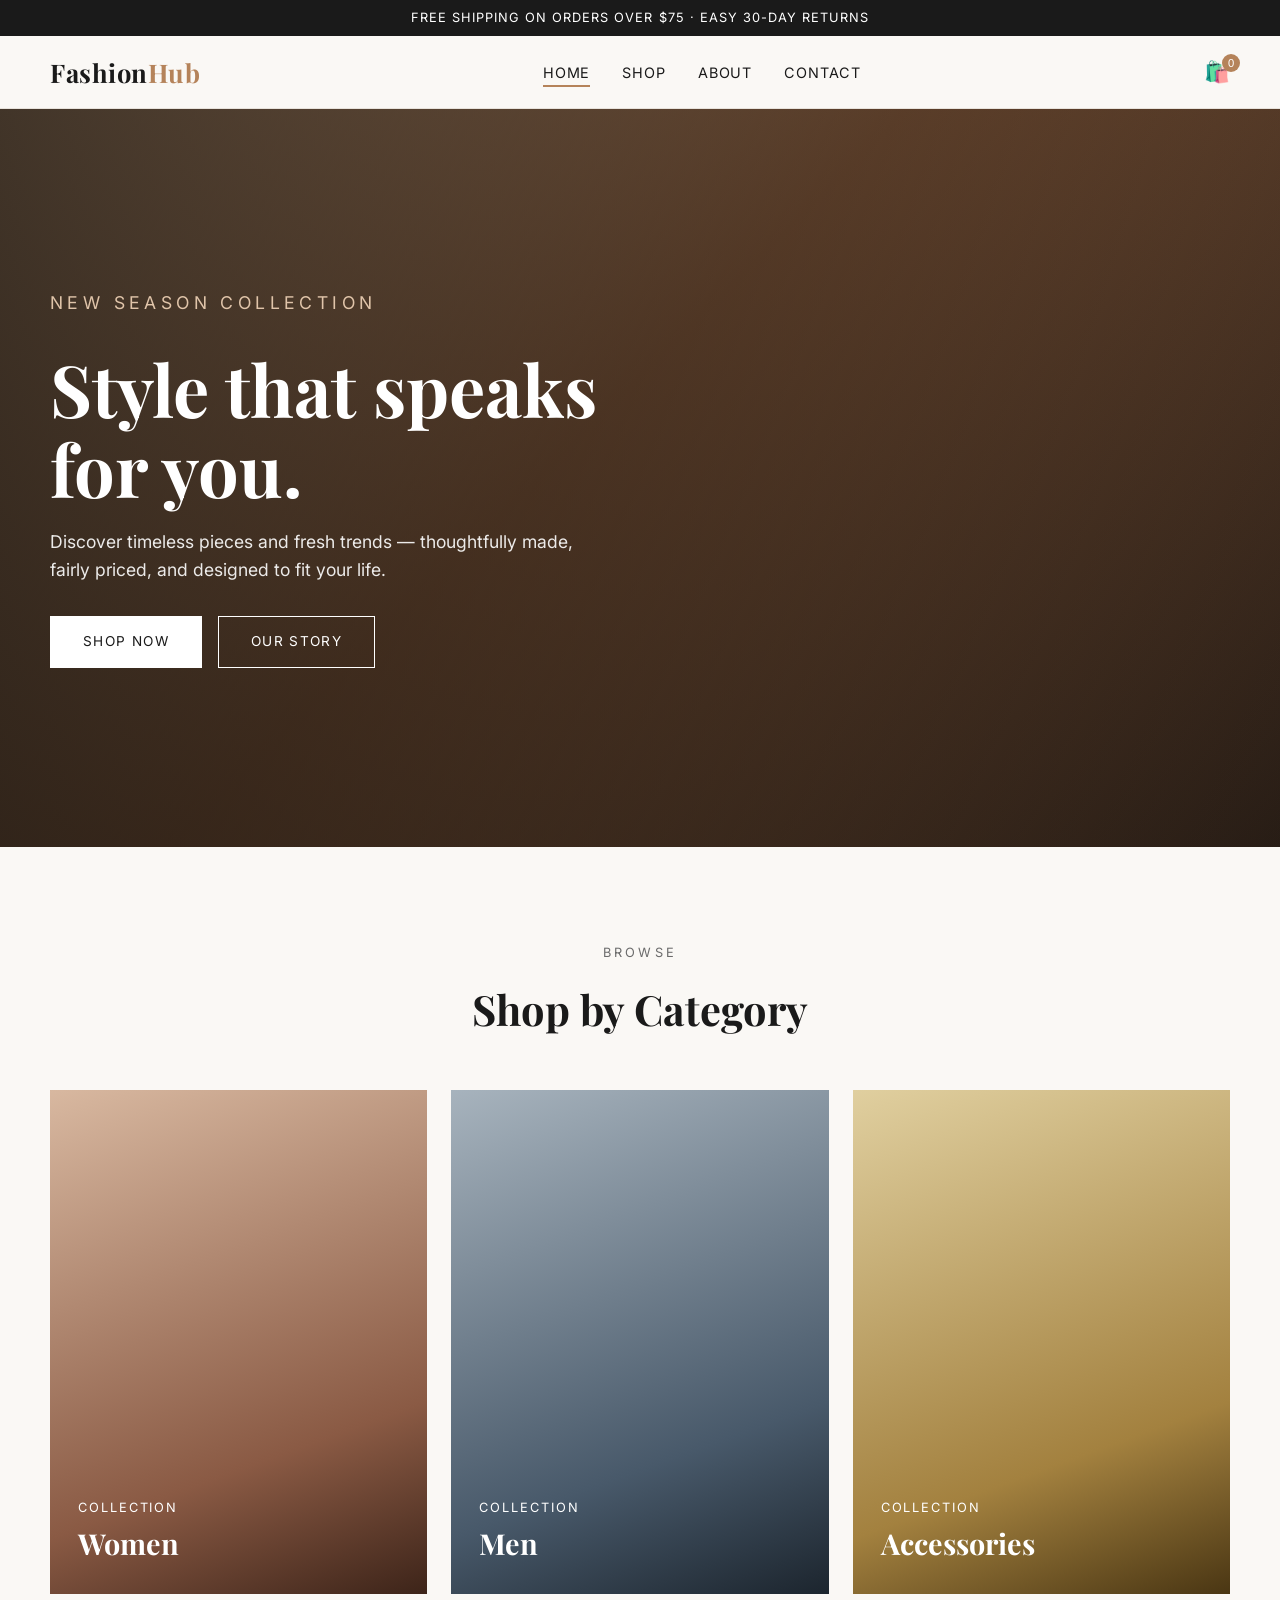
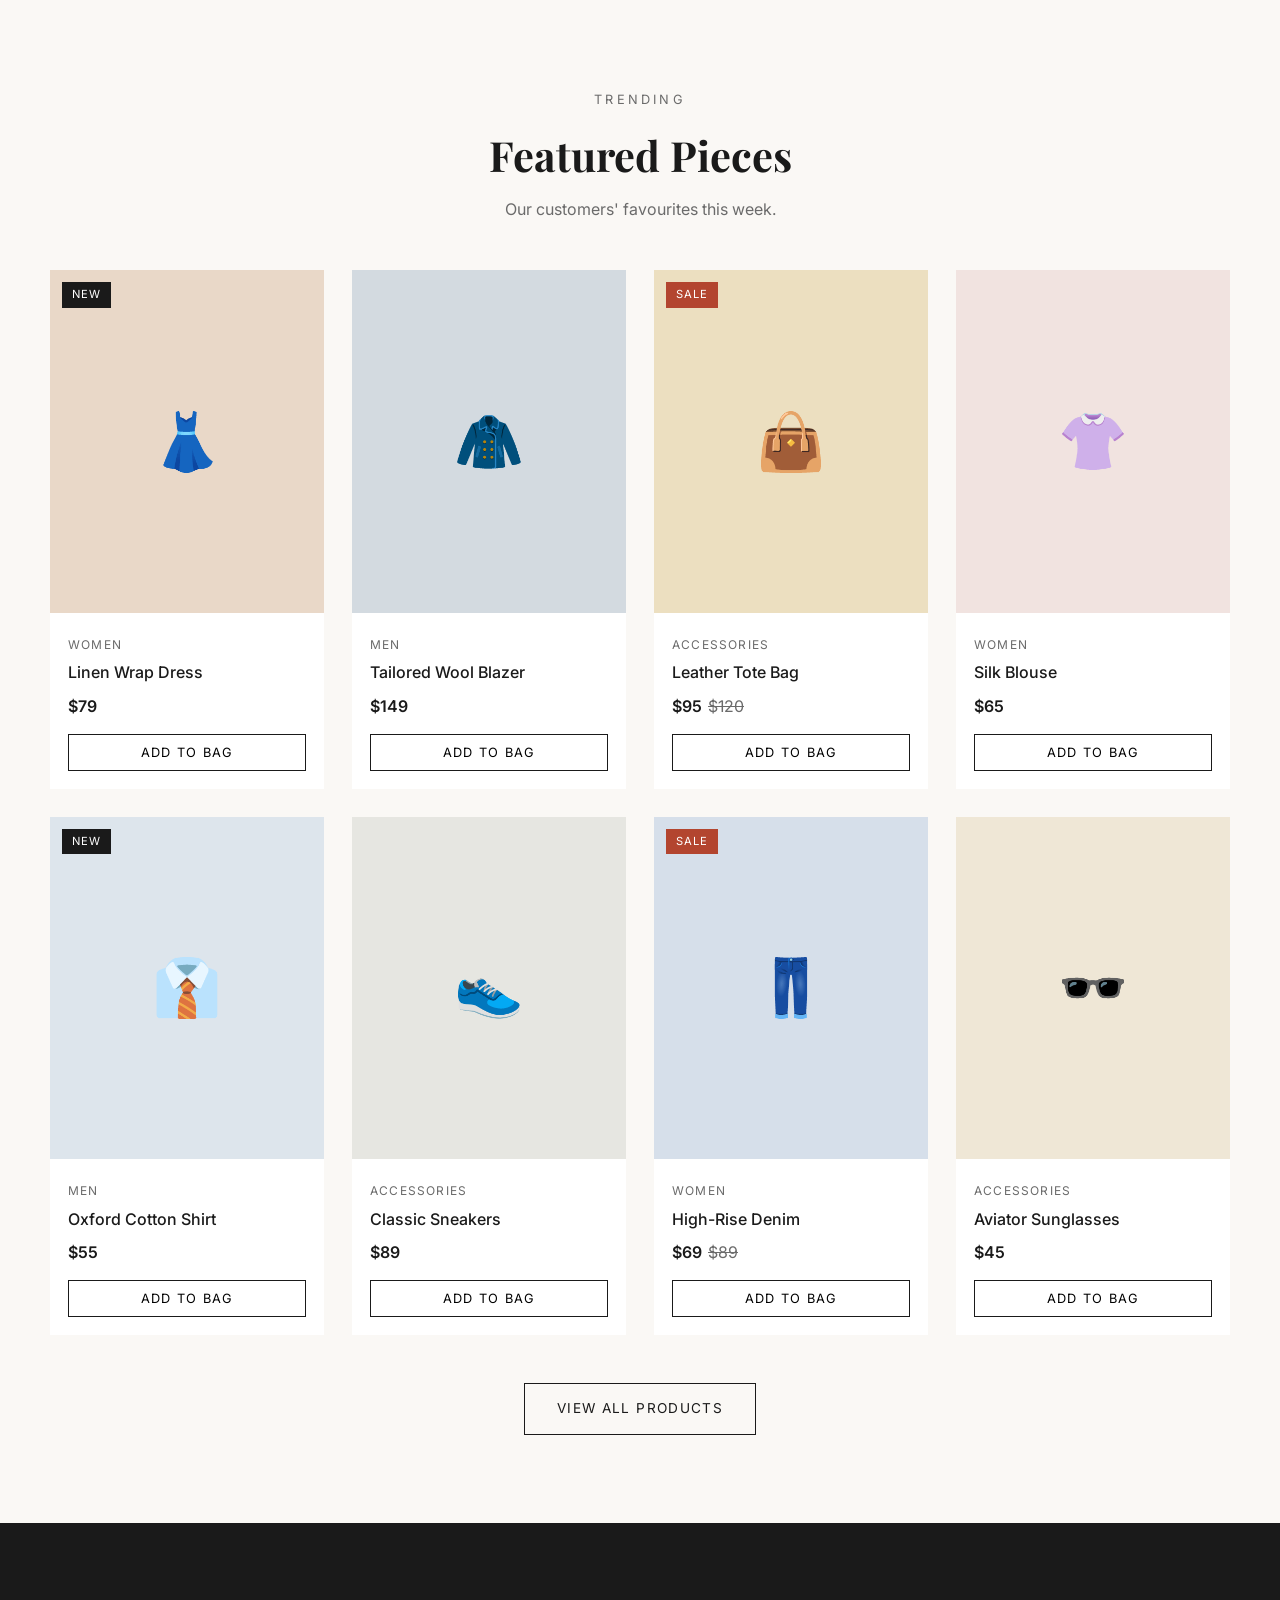
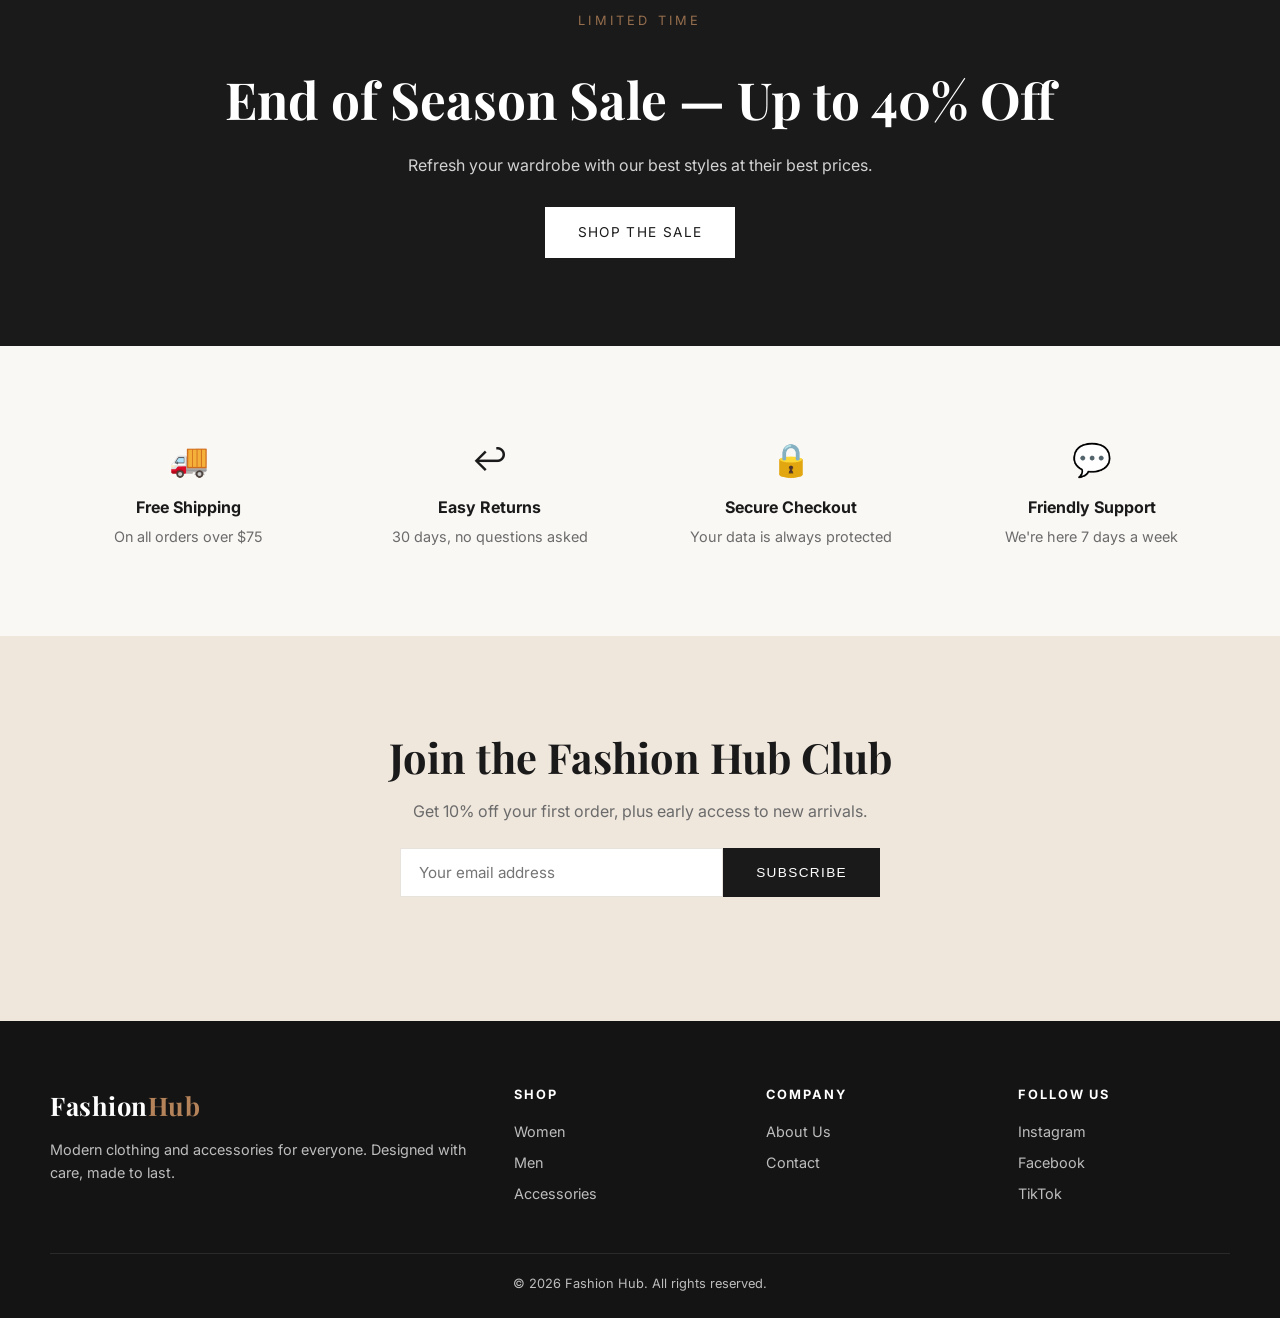
==== public/index.html @ 2c3ab0ca "Build Fashion Hub storefront site Add Home, Shop, About and Contact pages with shared styles and a p" ====
<!doctype html>
<html lang="en">
<head>
  <meta charset="utf-8">
  <meta name="viewport" content="width=device-width, initial-scale=1">
  <title>Fashion Hub | Modern Style for Everyone</title>
  <meta name="description" content="Fashion Hub — modern clothing and accessories for women and men. New arrivals every week.">
  <link rel="preconnect" href="https://fonts.googleapis.com">
  <link rel="preconnect" href="https://fonts.gstatic.com" crossorigin>
  <link href="https://fonts.googleapis.com/css2?family=Inter:wght@400;500;600&family=Playfair+Display:wght@600;700&display=swap" rel="stylesheet">
  <link rel="stylesheet" href="styles.css">
</head>
<body>
  <div class="announce">FREE SHIPPING ON ORDERS OVER $75 · EASY 30-DAY RETURNS</div>

  <header class="site-header">
    <nav class="nav container">
      <a href="index.html" class="logo">Fashion<span>Hub</span></a>
      <ul class="nav-links">
        <li><a href="index.html" class="active">Home</a></li>
        <li><a href="shop.html">Shop</a></li>
        <li><a href="about.html">About</a></li>
        <li><a href="contact.html">Contact</a></li>
      </ul>
      <div class="nav-actions">
        <button class="cart-btn" aria-label="Shopping bag">🛍️<span class="cart-count">0</span></button>
        <button class="menu-toggle" aria-label="Open menu">☰</button>
      </div>
    </nav>
  </header>

  <main>
    <section class="hero">
      <div class="container">
        <div class="hero-content">
          <p class="eyebrow">New Season Collection</p>
          <h1>Style that speaks for you.</h1>
          <p>Discover timeless pieces and fresh trends — thoughtfully made, fairly priced, and designed to fit your life.</p>
          <div class="hero-buttons">
            <a href="shop.html" class="btn btn-light">Shop Now</a>
            <a href="about.html" class="btn btn-outline" style="color:#fff;border-color:#fff">Our Story</a>
          </div>
        </div>
      </div>
    </section>

    <section>
      <div class="container">
        <div class="section-head">
          <p class="eyebrow">Browse</p>
          <h2>Shop by Category</h2>
        </div>
        <div class="categories">
          <a href="shop.html?cat=women" class="category cat-women"><div><span>Collection</span><h3>Women</h3></div></a>
          <a href="shop.html?cat=men" class="category cat-men"><div><span>Collection</span><h3>Men</h3></div></a>
          <a href="shop.html?cat=accessories" class="category cat-acc"><div><span>Collection</span><h3>Accessories</h3></div></a>
        </div>
      </div>
    </section>

    <section style="padding-top:0">
      <div class="container">
        <div class="section-head">
          <p class="eyebrow">Trending</p>
          <h2>Featured Pieces</h2>
          <p>Our customers' favourites this week.</p>
        </div>
        <div class="products" id="featured-products"></div>
        <div style="text-align:center;margin-top:48px">
          <a href="shop.html" class="btn btn-outline">View All Products</a>
        </div>
      </div>
    </section>

    <section class="promo">
      <div class="container">
        <p class="eyebrow">Limited Time</p>
        <h2>End of Season Sale — Up to 40% Off</h2>
        <p>Refresh your wardrobe with our best styles at their best prices.</p>
        <a href="shop.html" class="btn btn-light">Shop the Sale</a>
      </div>
    </section>

    <section>
      <div class="container features">
        <div class="feature"><div class="icon">🚚</div><h4>Free Shipping</h4><p>On all orders over $75</p></div>
        <div class="feature"><div class="icon">↩️</div><h4>Easy Returns</h4><p>30 days, no questions asked</p></div>
        <div class="feature"><div class="icon">🔒</div><h4>Secure Checkout</h4><p>Your data is always protected</p></div>
        <div class="feature"><div class="icon">💬</div><h4>Friendly Support</h4><p>We're here 7 days a week</p></div>
      </div>
    </section>

    <section class="newsletter">
      <div class="container">
        <div class="section-head" style="margin-bottom:0">
          <h2>Join the Fashion Hub Club</h2>
          <p>Get 10% off your first order, plus early access to new arrivals.</p>
        </div>
        <form class="newsletter-form" data-message="Thanks for subscribing! Check your inbox for your 10% code.">
          <input type="email" placeholder="Your email address" required aria-label="Email address">
          <button class="btn" type="submit">Subscribe</button>
        </form>
        <p class="form-note"></p>
      </div>
    </section>
  </main>

  <footer class="site-footer">
    <div class="container">
      <div class="footer-grid">
        <div>
          <a href="index.html" class="logo">Fashion<span>Hub</span></a>
          <p>Modern clothing and accessories for everyone. Designed with care, made to last.</p>
        </div>
        <div>
          <h4>Shop</h4>
          <ul>
            <li><a href="shop.html?cat=women">Women</a></li>
            <li><a href="shop.html?cat=men">Men</a></li>
            <li><a href="shop.html?cat=accessories">Accessories</a></li>
          </ul>
        </div>
        <div>
          <h4>Company</h4>
          <ul>
            <li><a href="about.html">About Us</a></li>
            <li><a href="contact.html">Contact</a></li>
          </ul>
        </div>
        <div>
          <h4>Follow Us</h4>
          <ul>
            <li><a href="#">Instagram</a></li>
            <li><a href="#">Facebook</a></li>
            <li><a href="#">TikTok</a></li>
          </ul>
        </div>
      </div>
      <div class="footer-bottom">© <span id="year"></span> Fashion Hub. All rights reserved.</div>
    </div>
  </footer>

  <script src="script.js"></script>
</body>
</html>
---- public/styles.css ----
:root {
  --ink: #1a1a1a;
  --muted: #6b6b6b;
  --paper: #faf8f5;
  --card: #ffffff;
  --line: #e7e2db;
  --accent: #b5835a;
  --accent-dark: #8f6341;
  --serif: "Playfair Display", Georgia, serif;
  --sans: "Inter", system-ui, -apple-system, sans-serif;
}

* { box-sizing: border-box; margin: 0; padding: 0; }

body {
  font-family: var(--sans);
  color: var(--ink);
  background: var(--paper);
  line-height: 1.6;
}

img { max-width: 100%; display: block; }
a { color: inherit; text-decoration: none; }

.container { width: min(1180px, 100% - 32px); margin-inline: auto; }

/* Announcement bar */
.announce {
  background: var(--ink);
  color: #fff;
  text-align: center;
  font-size: 0.8rem;
  letter-spacing: 0.08em;
  padding: 8px 16px;
}

/* Header */
.site-header {
  position: sticky;
  top: 0;
  z-index: 50;
  background: rgba(250, 248, 245, 0.95);
  backdrop-filter: blur(8px);
  border-bottom: 1px solid var(--line);
}
.nav {
  display: flex;
  align-items: center;
  justify-content: space-between;
  height: 72px;
}
.logo {
  font-family: var(--serif);
  font-size: 1.6rem;
  font-weight: 700;
  letter-spacing: 0.02em;
}
.logo span { color: var(--accent); }
.nav-links { display: flex; gap: 32px; list-style: none; }
.nav-links a {
  font-size: 0.9rem;
  letter-spacing: 0.06em;
  text-transform: uppercase;
  padding: 4px 0;
  border-bottom: 2px solid transparent;
  transition: border-color 0.2s;
}
.nav-links a:hover, .nav-links a.active { border-color: var(--accent); }
.nav-actions { display: flex; align-items: center; gap: 16px; }
.cart-btn {
  position: relative;
  background: none;
  border: none;
  cursor: pointer;
  font-size: 1.3rem;
}
.cart-count {
  position: absolute;
  top: -6px;
  right: -10px;
  background: var(--accent);
  color: #fff;
  font-size: 0.7rem;
  border-radius: 999px;
  min-width: 18px;
  height: 18px;
  display: grid;
  place-items: center;
}
.menu-toggle {
  display: none;
  background: none;
  border: none;
  font-size: 1.6rem;
  cursor: pointer;
}

/* Buttons */
.btn {
  display: inline-block;
  padding: 14px 32px;
  font-size: 0.85rem;
  letter-spacing: 0.1em;
  text-transform: uppercase;
  border: 1px solid var(--ink);
  background: var(--ink);
  color: #fff;
  cursor: pointer;
  transition: background 0.2s, color 0.2s;
}
.btn:hover { background: transparent; color: var(--ink); }
.btn-outline { background: transparent; color: var(--ink); }
.btn-outline:hover { background: var(--ink); color: #fff; }
.btn-light { background: #fff; color: var(--ink); border-color: #fff; }
.btn-light:hover { background: transparent; color: #fff; }

/* Hero */
.hero {
  min-height: 82vh;
  display: grid;
  align-items: center;
  background:
    linear-gradient(90deg, rgba(20, 16, 12, 0.75), rgba(20, 16, 12, 0.15)),
    linear-gradient(135deg, #c9a27e 0%, #7a5236 45%, #2b1f17 100%);
  color: #fff;
}
.hero-content { max-width: 560px; padding: 80px 0; }
.eyebrow {
  font-size: 0.8rem;
  letter-spacing: 0.25em;
  text-transform: uppercase;
  color: var(--accent);
  margin-bottom: 12px;
}
.hero .eyebrow { color: #f1d4b8; }
.hero h1 {
  font-family: var(--serif);
  font-size: clamp(2.6rem, 6vw, 4.5rem);
  line-height: 1.1;
  margin-bottom: 20px;
}
.hero p { font-size: 1.1rem; margin-bottom: 32px; opacity: 0.9; }
.hero-buttons { display: flex; gap: 16px; flex-wrap: wrap; }

/* Page header (inner pages) */
.page-hero {
  padding: 80px 0 56px;
  text-align: center;
  background: linear-gradient(135deg, #efe6dc, #f8f3ee);
}
.page-hero h1 {
  font-family: var(--serif);
  font-size: clamp(2.2rem, 5vw, 3.4rem);
}
.page-hero p { color: var(--muted); max-width: 560px; margin: 8px auto 0; }

/* Sections */
section { padding: 88px 0; }
.section-head { text-align: center; margin-bottom: 48px; }
.section-head h2 {
  font-family: var(--serif);
  font-size: clamp(1.9rem, 4vw, 2.6rem);
}
.section-head p { color: var(--muted); margin-top: 8px; }

/* Categories */
.categories {
  display: grid;
  grid-template-columns: repeat(3, 1fr);
  gap: 24px;
}
.category {
  position: relative;
  aspect-ratio: 3 / 4;
  display: flex;
  align-items: flex-end;
  padding: 28px;
  color: #fff;
  overflow: hidden;
}
.category::before {
  content: "";
  position: absolute;
  inset: 0;
  background: inherit;
  transition: transform 0.5s;
}
.category:hover::before { transform: scale(1.06); }
.category > div { position: relative; }
.category h3 { font-family: var(--serif); font-size: 1.8rem; }
.category span { font-size: 0.8rem; letter-spacing: 0.15em; text-transform: uppercase; }
.cat-women { background: linear-gradient(160deg, #d8b8a0, #8a5a44 70%, #3d2419); }
.cat-men { background: linear-gradient(160deg, #a7b3bd, #48596a 70%, #1c252e); }
.cat-acc { background: linear-gradient(160deg, #e0cf9f, #a3813f 70%, #4a3613); }

/* Products */
.filters {
  display: flex;
  justify-content: center;
  gap: 12px;
  flex-wrap: wrap;
  margin-bottom: 40px;
}
.filter-btn {
  padding: 8px 22px;
  border: 1px solid var(--line);
  background: var(--card);
  font-family: inherit;
  font-size: 0.85rem;
  letter-spacing: 0.05em;
  cursor: pointer;
  transition: all 0.2s;
}
.filter-btn:hover, .filter-btn.active {
  background: var(--ink);
  color: #fff;
  border-color: var(--ink);
}
.products {
  display: grid;
  grid-template-columns: repeat(4, 1fr);
  gap: 28px;
}
.product { background: var(--card); transition: box-shadow 0.3s; }
.product:hover { box-shadow: 0 12px 30px rgba(0, 0, 0, 0.08); }
.product-img {
  position: relative;
  aspect-ratio: 4 / 5;
  display: grid;
  place-items: center;
  font-size: 3.5rem;
}
.badge {
  position: absolute;
  top: 12px;
  left: 12px;
  background: var(--ink);
  color: #fff;
  font-size: 0.7rem;
  letter-spacing: 0.1em;
  text-transform: uppercase;
  padding: 4px 10px;
}
.badge.sale { background: #b3452f; }
.product-info { padding: 18px; }
.product-info .cat {
  font-size: 0.75rem;
  color: var(--muted);
  letter-spacing: 0.1em;
  text-transform: uppercase;
}
.product-info h3 { font-size: 1rem; font-weight: 500; margin: 4px 0 8px; }
.price { font-weight: 600; }
.price del { color: var(--muted); font-weight: 400; margin-left: 6px; }
.add-btn {
  width: 100%;
  margin-top: 14px;
  padding: 10px;
  background: transparent;
  border: 1px solid var(--ink);
  font-family: inherit;
  font-size: 0.8rem;
  letter-spacing: 0.1em;
  text-transform: uppercase;
  cursor: pointer;
  transition: all 0.2s;
}
.add-btn:hover { background: var(--ink); color: #fff; }
.add-btn.added { background: var(--accent); border-color: var(--accent); color: #fff; }

/* Promo banner */
.promo {
  background: var(--ink);
  color: #fff;
  text-align: center;
}
.promo h2 {
  font-family: var(--serif);
  font-size: clamp(2rem, 5vw, 3.2rem);
  margin-bottom: 12px;
}
.promo p { opacity: 0.8; margin-bottom: 28px; }

/* Features */
.features {
  display: grid;
  grid-template-columns: repeat(4, 1fr);
  gap: 24px;
  text-align: center;
}
.feature .icon { font-size: 2rem; margin-bottom: 10px; }
.feature h4 { font-size: 1rem; margin-bottom: 4px; }
.feature p { color: var(--muted); font-size: 0.9rem; }

/* Newsletter */
.newsletter { background: #efe6dc; text-align: center; }
.newsletter-form {
  display: flex;
  max-width: 480px;
  margin: 24px auto 0;
}
.newsletter-form input {
  flex: 1;
  padding: 14px 18px;
  border: 1px solid var(--line);
  font-family: inherit;
  font-size: 0.95rem;
  min-width: 0;
}
.form-note { margin-top: 12px; color: var(--accent-dark); min-height: 1.5em; }

/* About */
.split {
  display: grid;
  grid-template-columns: 1fr 1fr;
  gap: 64px;
  align-items: center;
}
.split-visual {
  aspect-ratio: 4 / 5;
  background: linear-gradient(160deg, #d8b8a0, #8a5a44 70%, #3d2419);
}
.split h2 { font-family: var(--serif); font-size: 2.4rem; margin-bottom: 16px; }
.split p { color: var(--muted); margin-bottom: 16px; }
.stats {
  display: grid;
  grid-template-columns: repeat(3, 1fr);
  gap: 24px;
  text-align: center;
}
.stat strong {
  display: block;
  font-family: var(--serif);
  font-size: 2.6rem;
  color: var(--accent);
}
.stat span { color: var(--muted); }
.values {
  display: grid;
  grid-template-columns: repeat(3, 1fr);
  gap: 24px;
}
.value { background: var(--card); padding: 32px; border: 1px solid var(--line); }
.value h3 { font-family: var(--serif); font-size: 1.4rem; margin-bottom: 8px; }
.value p { color: var(--muted); }

/* Contact */
.contact-grid {
  display: grid;
  grid-template-columns: 1fr 1.4fr;
  gap: 56px;
}
.contact-info h2 { font-family: var(--serif); font-size: 2rem; margin-bottom: 16px; }
.contact-item { margin-bottom: 22px; }
.contact-item h4 {
  font-size: 0.8rem;
  letter-spacing: 0.12em;
  text-transform: uppercase;
  color: var(--accent);
}
.contact-form { background: var(--card); padding: 40px; border: 1px solid var(--line); }
.form-row { display: grid; grid-template-columns: 1fr 1fr; gap: 16px; }
.field { margin-bottom: 18px; }
.field label { display: block; font-size: 0.85rem; margin-bottom: 6px; }
.field input, .field textarea, .field select {
  width: 100%;
  padding: 12px 14px;
  border: 1px solid var(--line);
  background: var(--paper);
  font-family: inherit;
  font-size: 0.95rem;
}
.field textarea { min-height: 140px; resize: vertical; }

/* Footer */
.site-footer { background: #141414; color: #bdbdbd; padding: 64px 0 24px; }
.footer-grid {
  display: grid;
  grid-template-columns: 2fr 1fr 1fr 1fr;
  gap: 40px;
  margin-bottom: 40px;
}
.site-footer .logo { color: #fff; }
.site-footer p { font-size: 0.9rem; margin-top: 12px; }
.site-footer h4 {
  color: #fff;
  font-size: 0.8rem;
  letter-spacing: 0.15em;
  text-transform: uppercase;
  margin-bottom: 14px;
}
.site-footer ul { list-style: none; }
.site-footer li { margin-bottom: 8px; font-size: 0.9rem; }
.site-footer a:hover { color: #fff; }
.footer-bottom {
  border-top: 1px solid #2a2a2a;
  padding-top: 20px;
  text-align: center;
  font-size: 0.8rem;
}

/* Toast */
.toast {
  position: fixed;
  bottom: 24px;
  left: 50%;
  transform: translate(-50%, 120px);
  background: var(--ink);
  color: #fff;
  padding: 14px 24px;
  font-size: 0.9rem;
  transition: transform 0.3s;
  z-index: 100;
}
.toast.show { transform: translate(-50%, 0); }

/* Responsive */
@media (max-width: 960px) {
  .products { grid-template-columns: repeat(2, 1fr); }
  .features { grid-template-columns: repeat(2, 1fr); }
  .footer-grid { grid-template-columns: 1fr 1fr; }
  .split, .contact-grid { grid-template-columns: 1fr; gap: 40px; }
  .values { grid-template-columns: 1fr; }
}

@media (max-width: 720px) {
  .menu-toggle { display: block; }
  .nav-links {
    display: none;
    position: absolute;
    top: 72px;
    left: 0;
    right: 0;
    flex-direction: column;
    gap: 0;
    background: var(--paper);
    border-bottom: 1px solid var(--line);
  }
  .nav-links.open { display: flex; }
  .nav-links li { border-top: 1px solid var(--line); }
  .nav-links a { display: block; padding: 16px; border: none; }
  .categories { grid-template-columns: 1fr; }
  .category { aspect-ratio: 16 / 10; }
  .form-row { grid-template-columns: 1fr; }
  .contact-form { padding: 24px; }
  section { padding: 64px 0; }
}

@media (max-width: 480px) {
  .products { gap: 14px; }
  .product-info { padding: 12px; }
  .stats { grid-template-columns: 1fr; }
  .footer-grid { grid-template-columns: 1fr; }
  .newsletter-form { flex-direction: column; gap: 10px; }
}
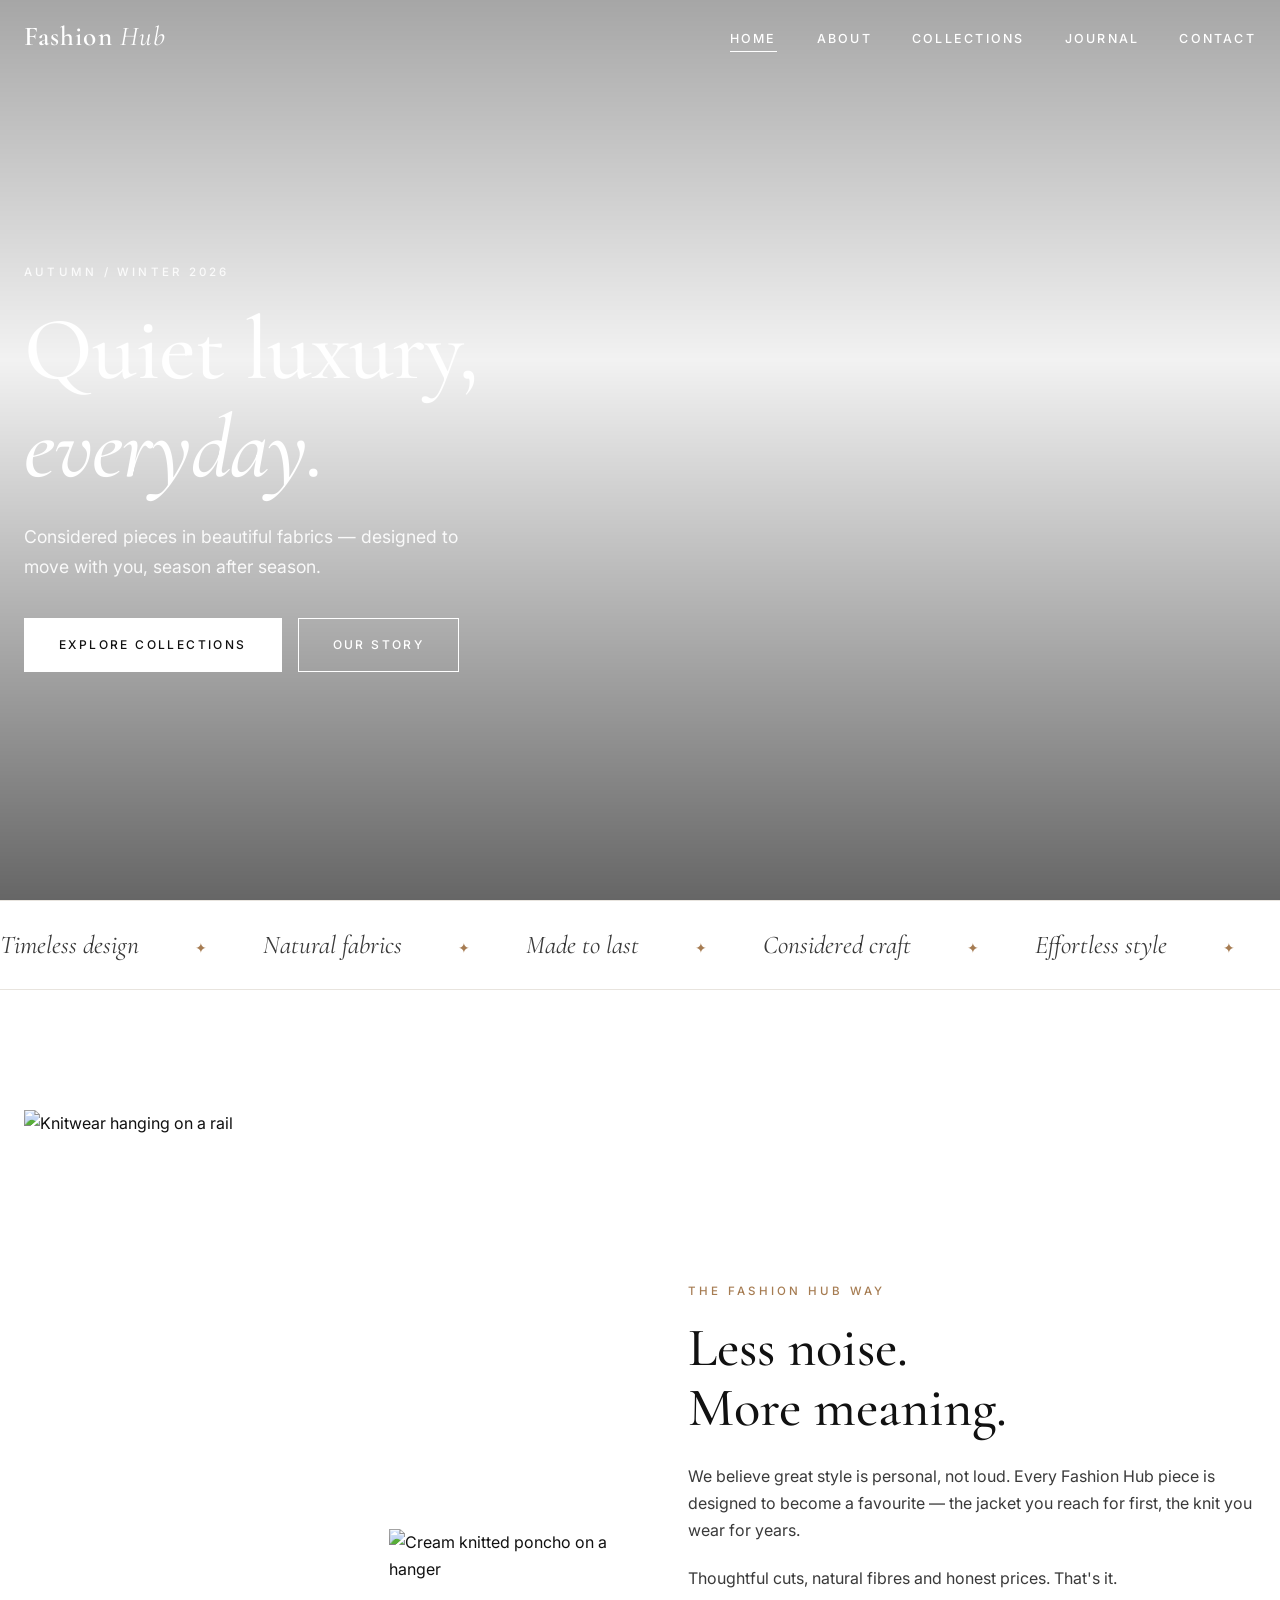
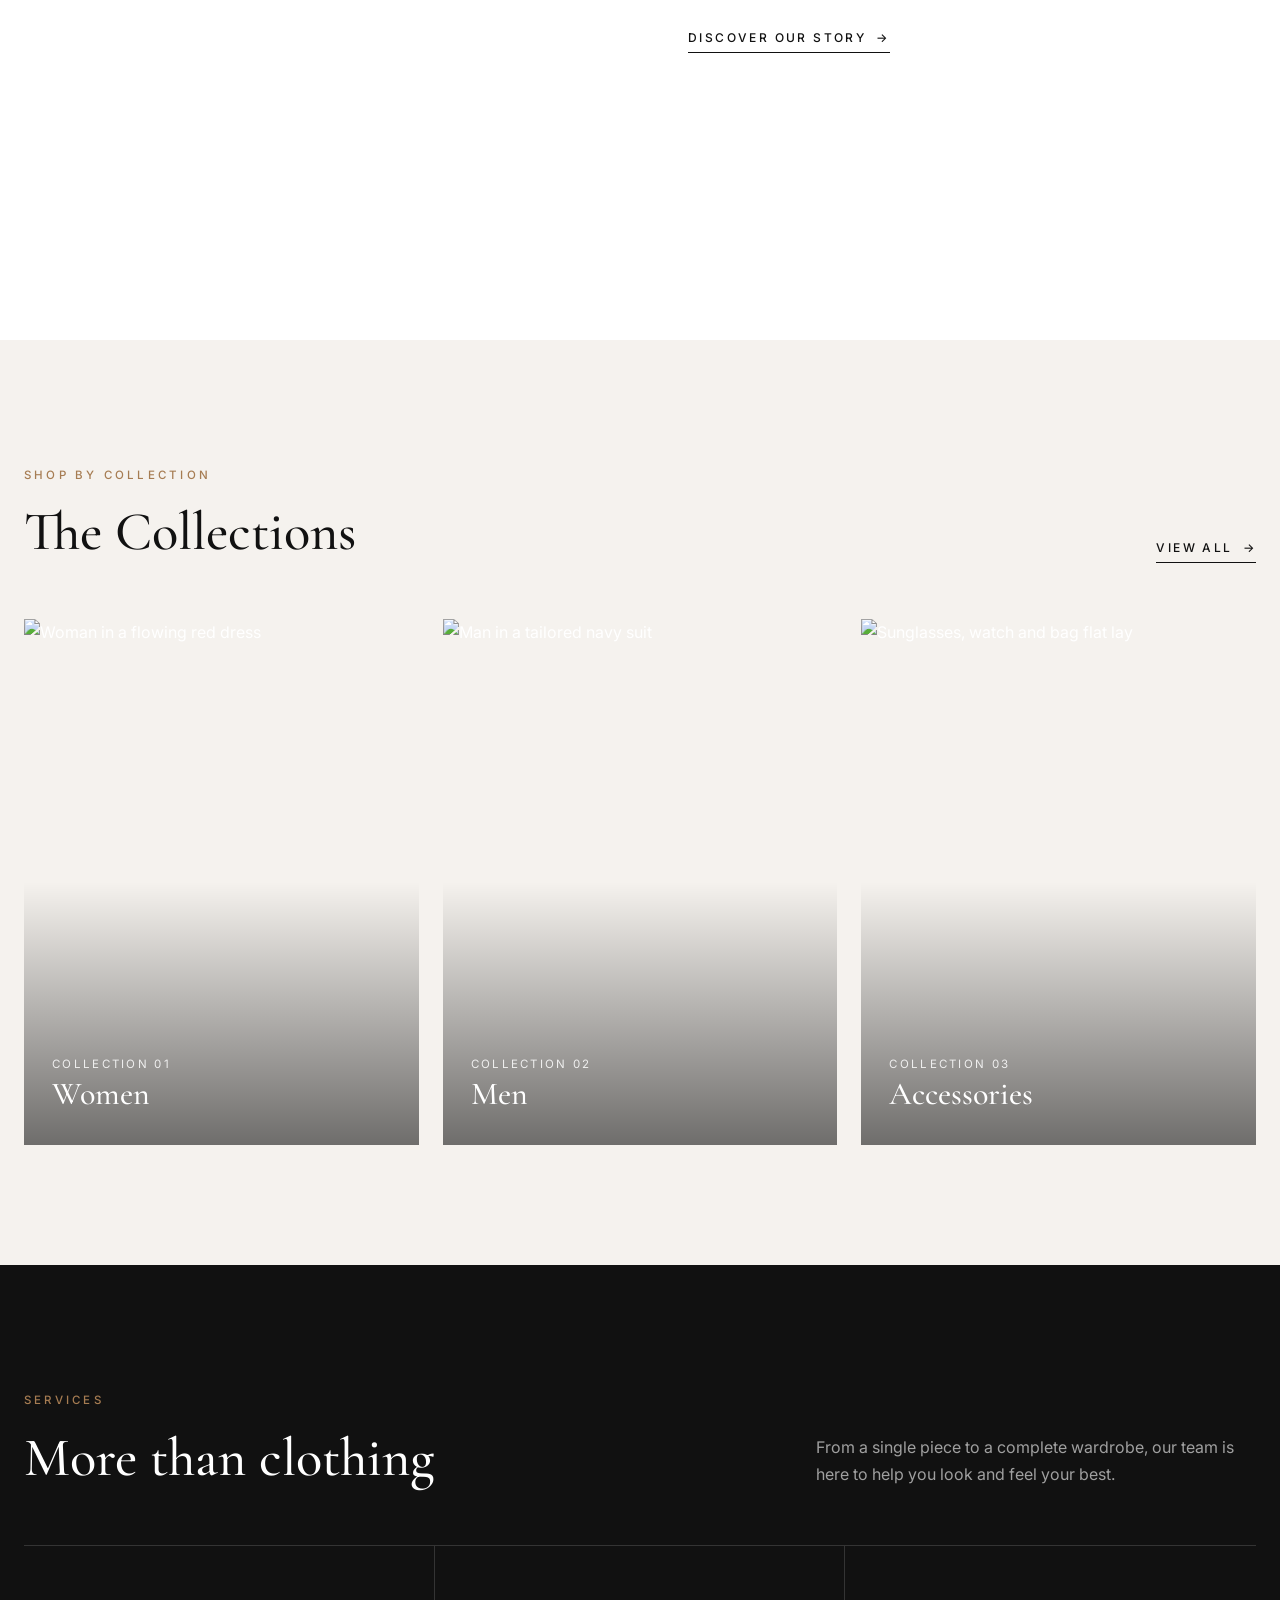
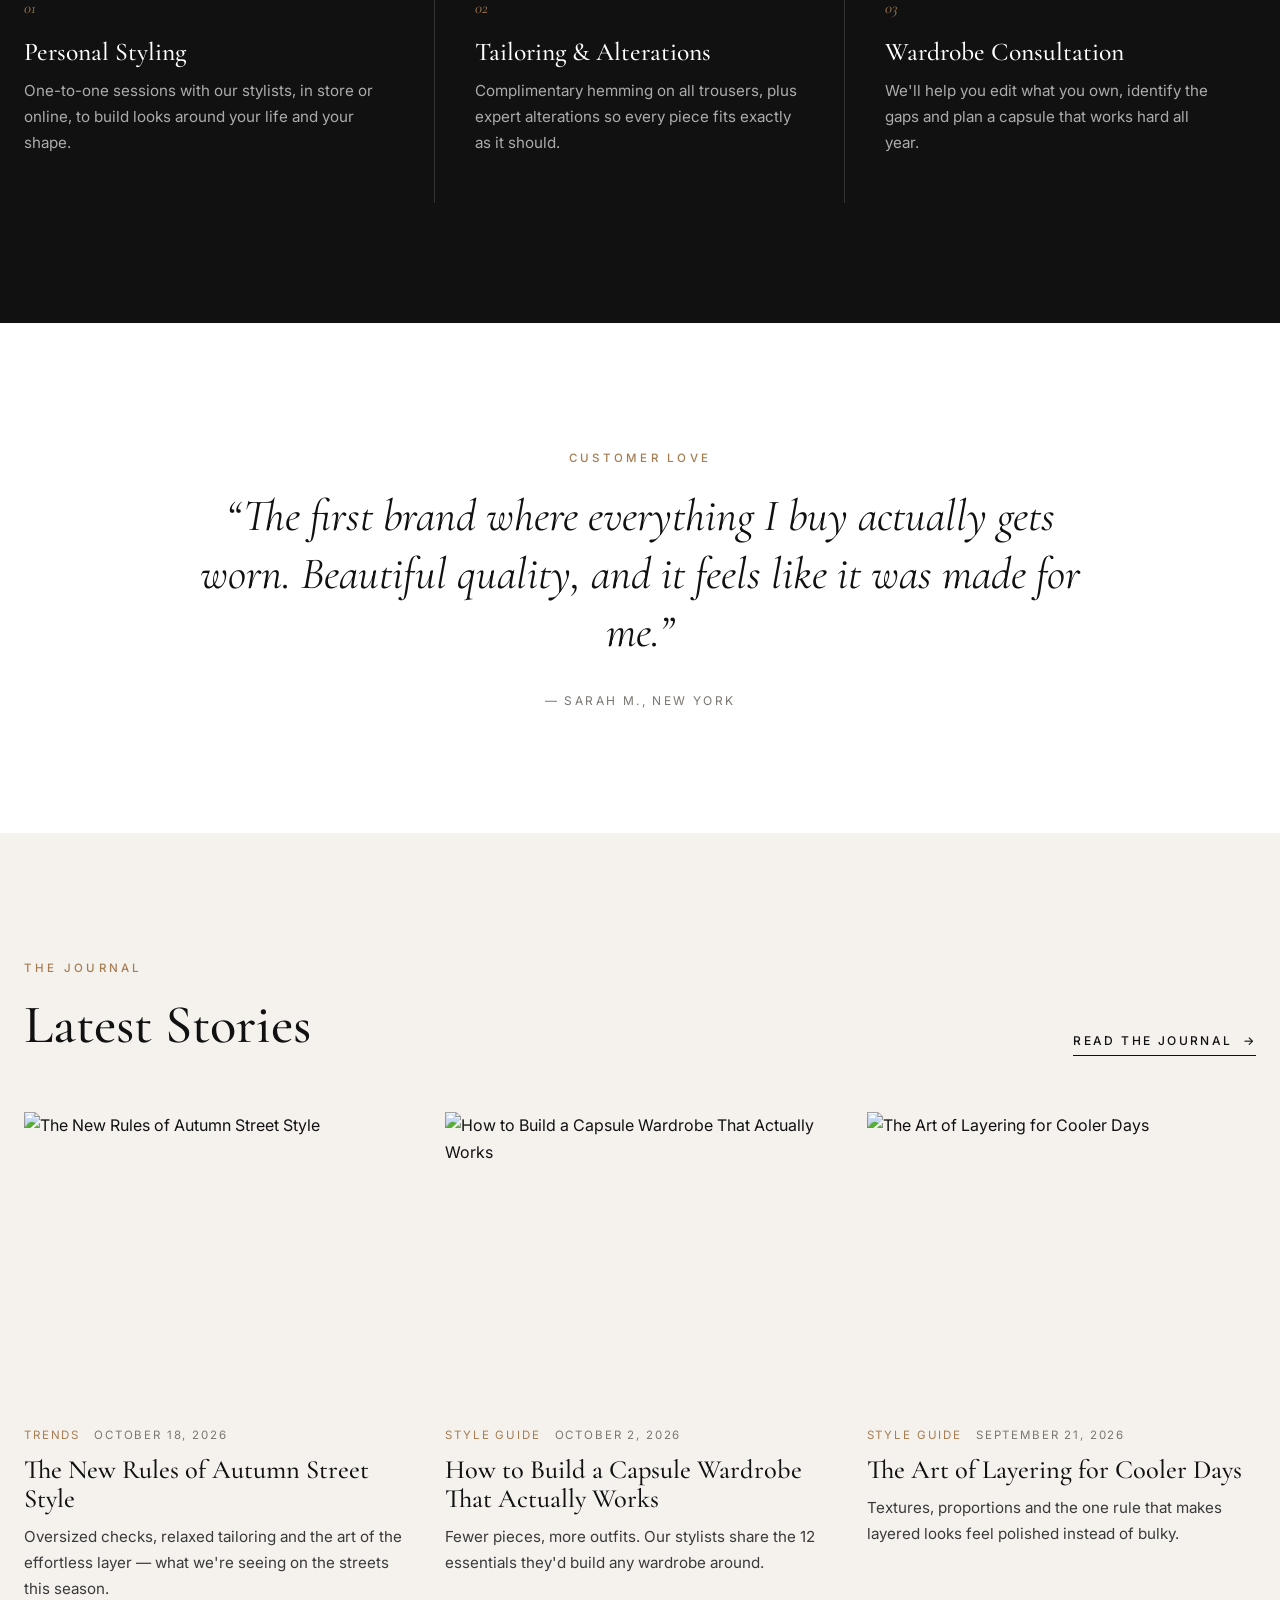
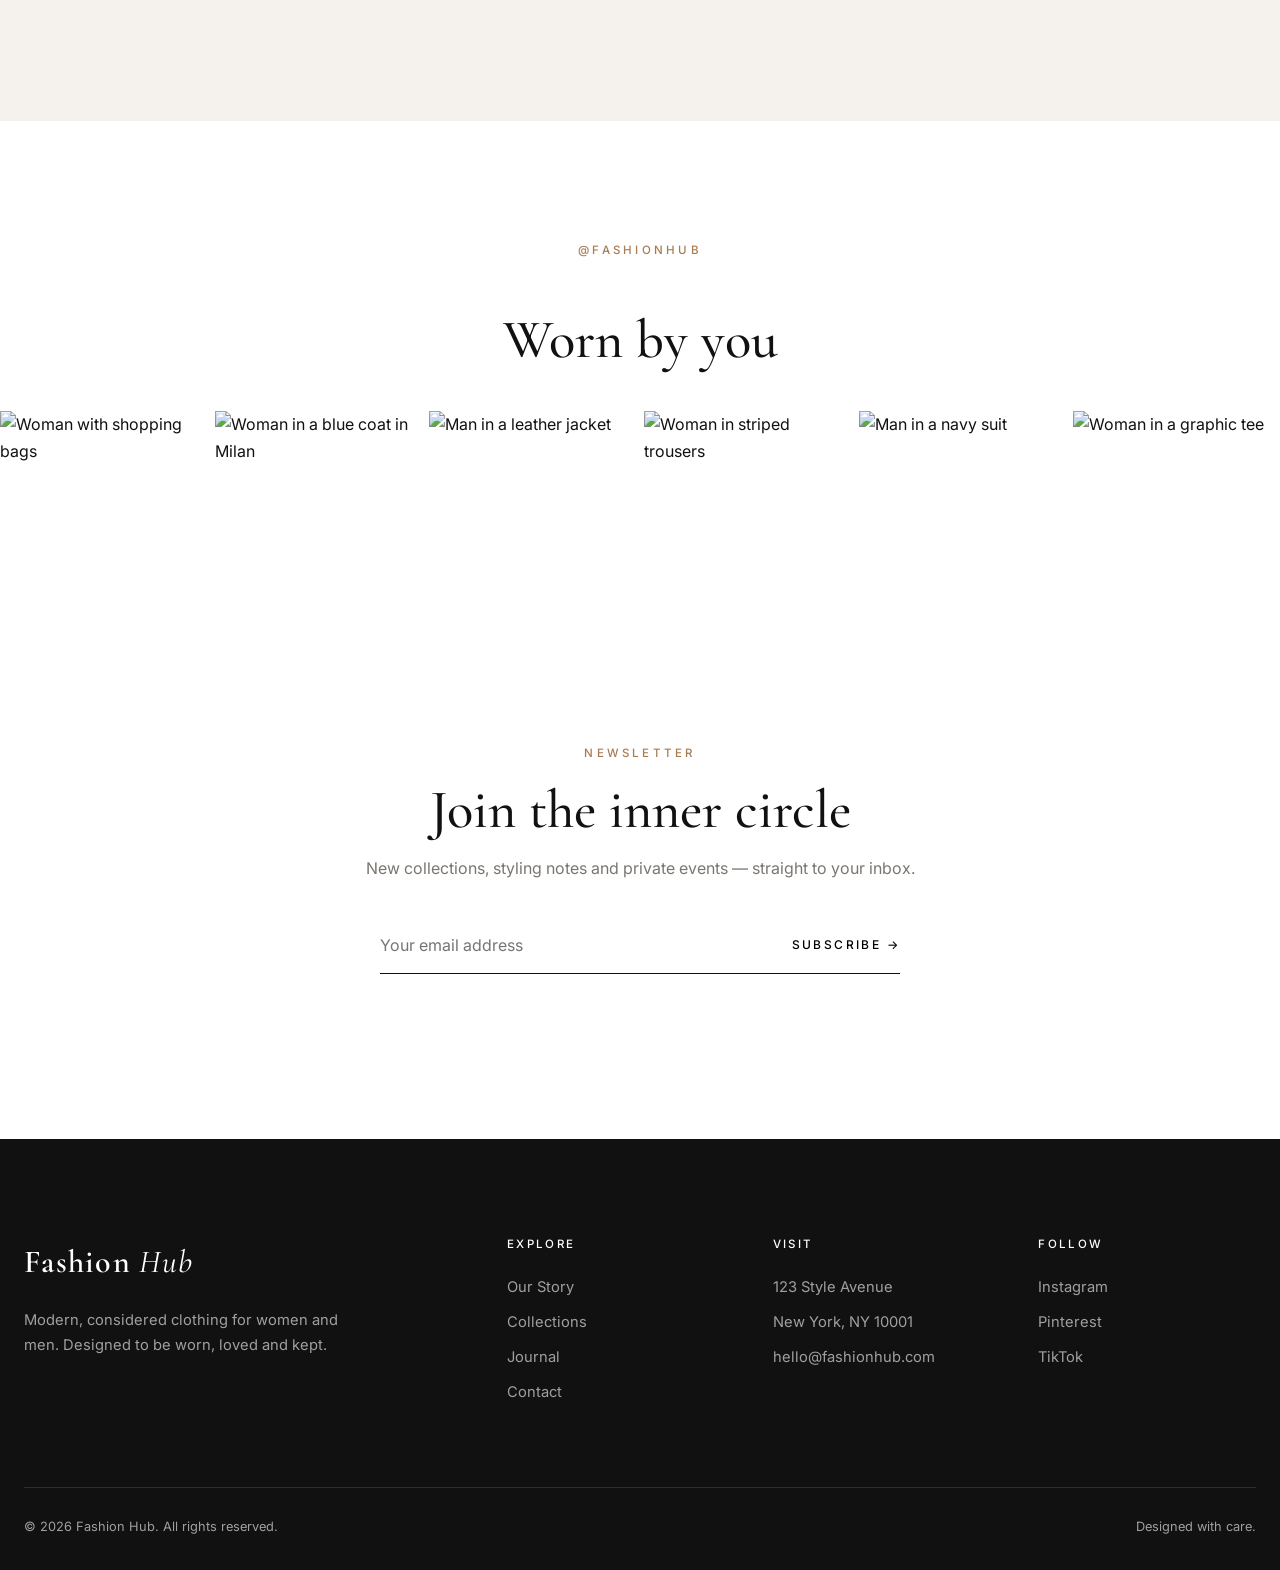
==== commit 9b1dd4fe: "Redesign Fashion Hub as a modern fashion brand site Replace the shop layout with a clean editorial d" ====
--- a/public/index.html
+++ b/public/index.html
@@ -3,102 +3,168 @@
 <head>
   <meta charset="utf-8">
   <meta name="viewport" content="width=device-width, initial-scale=1">
-  <title>Fashion Hub | Modern Style for Everyone</title>
-  <meta name="description" content="Fashion Hub — modern clothing and accessories for women and men. New arrivals every week.">
+  <title>Fashion Hub | Modern, Considered Clothing</title>
+  <meta name="description" content="Fashion Hub designs modern, considered clothing and accessories for women and men.">
+  <link rel="icon" href="data:image/svg+xml,<svg xmlns='http://www.w3.org/2000/svg' viewBox='0 0 100 100'><rect width='100' height='100' fill='%23111'/><text x='50' y='68' font-family='Georgia' font-size='56' fill='white' text-anchor='middle'>F</text></svg>">
   <link rel="preconnect" href="https://fonts.googleapis.com">
   <link rel="preconnect" href="https://fonts.gstatic.com" crossorigin>
-  <link href="https://fonts.googleapis.com/css2?family=Inter:wght@400;500;600&family=Playfair+Display:wght@600;700&display=swap" rel="stylesheet">
+  <link href="https://fonts.googleapis.com/css2?family=Cormorant+Garamond:ital,wght@0,400;0,500;0,600;1,400;1,500&family=Inter:wght@400;500&display=swap" rel="stylesheet">
   <link rel="stylesheet" href="styles.css">
+  <script>document.documentElement.classList.add("js")</script>
 </head>
-<body>
-  <div class="announce">FREE SHIPPING ON ORDERS OVER $75 · EASY 30-DAY RETURNS</div>
-
+<body class="has-hero">
   <header class="site-header">
     <nav class="nav container">
-      <a href="index.html" class="logo">Fashion<span>Hub</span></a>
+      <a href="index.html" class="logo">Fashion <span>Hub</span></a>
       <ul class="nav-links">
         <li><a href="index.html" class="active">Home</a></li>
-        <li><a href="shop.html">Shop</a></li>
         <li><a href="about.html">About</a></li>
+        <li><a href="collections.html">Collections</a></li>
+        <li><a href="blog.html">Journal</a></li>
         <li><a href="contact.html">Contact</a></li>
       </ul>
-      <div class="nav-actions">
-        <button class="cart-btn" aria-label="Shopping bag">🛍️<span class="cart-count">0</span></button>
-        <button class="menu-toggle" aria-label="Open menu">☰</button>
-      </div>
+      <button class="menu-toggle" aria-label="Toggle menu"><span></span></button>
     </nav>
   </header>
 
   <main>
     <section class="hero">
+      <div class="hero-bg" style="background-image:url('https://images.unsplash.com/photo-1581044777550-4cfa60707c03?auto=format&fit=crop&w=2000&q=80')"></div>
       <div class="container">
         <div class="hero-content">
-          <p class="eyebrow">New Season Collection</p>
-          <h1>Style that speaks for you.</h1>
-          <p>Discover timeless pieces and fresh trends — thoughtfully made, fairly priced, and designed to fit your life.</p>
-          <div class="hero-buttons">
-            <a href="shop.html" class="btn btn-light">Shop Now</a>
-            <a href="about.html" class="btn btn-outline" style="color:#fff;border-color:#fff">Our Story</a>
-          </div>
-        </div>
-      </div>
-    </section>
+          <span class="eyebrow">Autumn / Winter 2026</span>
+          <h1>Quiet luxury,<br><em class="serif">everyday.</em></h1>
+          <p>Considered pieces in beautiful fabrics — designed to move with you, season after season.</p>
+          <div class="hero-actions">
+            <a href="collections.html" class="btn btn-white">Explore Collections</a>
+            <a href="about.html" class="btn btn-white" style="background:transparent;color:#fff">Our Story</a>
+          </div>
+        </div>
+      </div>
+    </section>
+
+    <div class="marquee" aria-hidden="true">
+      <div class="marquee-track">
+        <span>Timeless design</span><span>Natural fabrics</span><span>Made to last</span><span>Considered craft</span><span>Effortless style</span>
+        <span>Timeless design</span><span>Natural fabrics</span><span>Made to last</span><span>Considered craft</span><span>Effortless style</span>
+      </div>
+    </div>
 
     <section>
-      <div class="container">
-        <div class="section-head">
-          <p class="eyebrow">Browse</p>
-          <h2>Shop by Category</h2>
-        </div>
-        <div class="categories">
-          <a href="shop.html?cat=women" class="category cat-women"><div><span>Collection</span><h3>Women</h3></div></a>
-          <a href="shop.html?cat=men" class="category cat-men"><div><span>Collection</span><h3>Men</h3></div></a>
-          <a href="shop.html?cat=accessories" class="category cat-acc"><div><span>Collection</span><h3>Accessories</h3></div></a>
-        </div>
-      </div>
-    </section>
-
-    <section style="padding-top:0">
-      <div class="container">
-        <div class="section-head">
-          <p class="eyebrow">Trending</p>
-          <h2>Featured Pieces</h2>
-          <p>Our customers' favourites this week.</p>
-        </div>
-        <div class="products" id="featured-products"></div>
-        <div style="text-align:center;margin-top:48px">
-          <a href="shop.html" class="btn btn-outline">View All Products</a>
-        </div>
-      </div>
-    </section>
-
-    <section class="promo">
-      <div class="container">
-        <p class="eyebrow">Limited Time</p>
-        <h2>End of Season Sale — Up to 40% Off</h2>
-        <p>Refresh your wardrobe with our best styles at their best prices.</p>
-        <a href="shop.html" class="btn btn-light">Shop the Sale</a>
-      </div>
-    </section>
-
-    <section>
-      <div class="container features">
-        <div class="feature"><div class="icon">🚚</div><h4>Free Shipping</h4><p>On all orders over $75</p></div>
-        <div class="feature"><div class="icon">↩️</div><h4>Easy Returns</h4><p>30 days, no questions asked</p></div>
-        <div class="feature"><div class="icon">🔒</div><h4>Secure Checkout</h4><p>Your data is always protected</p></div>
-        <div class="feature"><div class="icon">💬</div><h4>Friendly Support</h4><p>We're here 7 days a week</p></div>
+      <div class="container split">
+        <div class="split-media reveal">
+          <img src="https://images.unsplash.com/photo-1558769132-cb1aea458c5e?auto=format&fit=crop&w=1000&q=80" alt="Knitwear hanging on a rail" loading="lazy">
+          <img class="inset" src="https://images.unsplash.com/photo-1434389677669-e08b4cac3105?auto=format&fit=crop&w=600&q=80" alt="Cream knitted poncho on a hanger" loading="lazy">
+        </div>
+        <div class="split-text reveal">
+          <span class="eyebrow">The Fashion Hub Way</span>
+          <h2>Less noise.<br>More meaning.</h2>
+          <p>We believe great style is personal, not loud. Every Fashion Hub piece is designed to become a favourite — the jacket you reach for first, the knit you wear for years.</p>
+          <p>Thoughtful cuts, natural fibres and honest prices. That's it.</p>
+          <a href="about.html" class="link-arrow">Discover our story</a>
+        </div>
+      </div>
+    </section>
+
+    <section class="section-sand">
+      <div class="container">
+        <div class="section-head reveal">
+          <div>
+            <span class="eyebrow">Shop by Collection</span>
+            <h2>The Collections</h2>
+          </div>
+          <a href="collections.html" class="link-arrow">View all</a>
+        </div>
+        <div class="collection-grid">
+          <a href="collections.html#women" class="collection-card reveal">
+            <img src="https://images.unsplash.com/photo-1595777457583-95e059d581b8?auto=format&fit=crop&w=900&q=80" alt="Woman in a flowing red dress" loading="lazy">
+            <div class="card-text"><span>Collection 01</span><h3>Women</h3></div>
+          </a>
+          <a href="collections.html#men" class="collection-card reveal">
+            <img src="https://images.unsplash.com/photo-1617137968427-85924c800a22?auto=format&fit=crop&w=900&q=80" alt="Man in a tailored navy suit" loading="lazy">
+            <div class="card-text"><span>Collection 02</span><h3>Men</h3></div>
+          </a>
+          <a href="collections.html#accessories" class="collection-card reveal">
+            <img src="https://images.unsplash.com/photo-1492707892479-7bc8d5a4ee93?auto=format&fit=crop&w=900&q=80" alt="Sunglasses, watch and bag flat lay" loading="lazy">
+            <div class="card-text"><span>Collection 03</span><h3>Accessories</h3></div>
+          </a>
+        </div>
+      </div>
+    </section>
+
+    <section class="section-dark">
+      <div class="container">
+        <div class="section-head reveal">
+          <div>
+            <span class="eyebrow">Services</span>
+            <h2>More than clothing</h2>
+          </div>
+          <p style="color:rgba(255,255,255,0.6)">From a single piece to a complete wardrobe, our team is here to help you look and feel your best.</p>
+        </div>
+        <div class="services">
+          <div class="service reveal">
+            <span class="num">01</span>
+            <h3>Personal Styling</h3>
+            <p>One-to-one sessions with our stylists, in store or online, to build looks around your life and your shape.</p>
+          </div>
+          <div class="service reveal">
+            <span class="num">02</span>
+            <h3>Tailoring &amp; Alterations</h3>
+            <p>Complimentary hemming on all trousers, plus expert alterations so every piece fits exactly as it should.</p>
+          </div>
+          <div class="service reveal">
+            <span class="num">03</span>
+            <h3>Wardrobe Consultation</h3>
+            <p>We'll help you edit what you own, identify the gaps and plan a capsule that works hard all year.</p>
+          </div>
+        </div>
+      </div>
+    </section>
+
+    <section class="quote">
+      <div class="container reveal">
+        <span class="eyebrow">Customer Love</span>
+        <blockquote>“The first brand where everything I buy actually gets worn. Beautiful quality, and it feels like it was made for me.”</blockquote>
+        <cite>— Sarah M., New York</cite>
+      </div>
+    </section>
+
+    <section class="section-sand">
+      <div class="container">
+        <div class="section-head reveal">
+          <div>
+            <span class="eyebrow">The Journal</span>
+            <h2>Latest Stories</h2>
+          </div>
+          <a href="blog.html" class="link-arrow">Read the journal</a>
+        </div>
+        <div class="blog-grid" id="blog-grid" data-limit="3"></div>
+      </div>
+    </section>
+
+    <section style="padding-bottom:0">
+      <div class="container section-head center reveal" style="margin-bottom:40px">
+        <span class="eyebrow">@fashionhub</span>
+        <h2>Worn by you</h2>
+      </div>
+      <div class="lookbook">
+        <a href="#"><img src="https://images.unsplash.com/photo-1483985988355-763728e1935b?auto=format&fit=crop&w=500&h=500&q=80" alt="Woman with shopping bags" loading="lazy"></a>
+        <a href="#"><img src="https://images.unsplash.com/photo-1539109136881-3be0616acf4b?auto=format&fit=crop&w=500&h=500&q=80" alt="Woman in a blue coat in Milan" loading="lazy"></a>
+        <a href="#"><img src="https://images.unsplash.com/photo-1487222477894-8943e31ef7b2?auto=format&fit=crop&w=500&h=500&q=80" alt="Man in a leather jacket" loading="lazy"></a>
+        <a href="#"><img src="https://images.unsplash.com/photo-1509631179647-0177331693ae?auto=format&fit=crop&w=500&h=500&q=80" alt="Woman in striped trousers" loading="lazy"></a>
+        <a href="#"><img src="https://images.unsplash.com/photo-1507679799987-c73779587ccf?auto=format&fit=crop&w=500&h=500&q=80" alt="Man in a navy suit" loading="lazy"></a>
+        <a href="#"><img src="https://images.unsplash.com/photo-1503342217505-b0a15ec3261c?auto=format&fit=crop&w=500&h=500&q=80" alt="Woman in a graphic tee" loading="lazy"></a>
       </div>
     </section>
 
     <section class="newsletter">
-      <div class="container">
-        <div class="section-head" style="margin-bottom:0">
-          <h2>Join the Fashion Hub Club</h2>
-          <p>Get 10% off your first order, plus early access to new arrivals.</p>
-        </div>
-        <form class="newsletter-form" data-message="Thanks for subscribing! Check your inbox for your 10% code.">
+      <div class="narrow reveal">
+        <span class="eyebrow">Newsletter</span>
+        <h2>Join the inner circle</h2>
+        <p>New collections, styling notes and private events — straight to your inbox.</p>
+        <form class="newsletter-form" data-message="Welcome to the inner circle — you're on the list.">
           <input type="email" placeholder="Your email address" required aria-label="Email address">
-          <button class="btn" type="submit">Subscribe</button>
+          <button type="submit">Subscribe →</button>
         </form>
         <p class="form-note"></p>
       </div>
@@ -109,34 +175,39 @@
     <div class="container">
       <div class="footer-grid">
         <div>
-          <a href="index.html" class="logo">Fashion<span>Hub</span></a>
-          <p>Modern clothing and accessories for everyone. Designed with care, made to last.</p>
-        </div>
-        <div>
-          <h4>Shop</h4>
+          <a href="index.html" class="logo">Fashion <span>Hub</span></a>
+          <p class="about-line">Modern, considered clothing for women and men. Designed to be worn, loved and kept.</p>
+        </div>
+        <div>
+          <h4>Explore</h4>
           <ul>
-            <li><a href="shop.html?cat=women">Women</a></li>
-            <li><a href="shop.html?cat=men">Men</a></li>
-            <li><a href="shop.html?cat=accessories">Accessories</a></li>
-          </ul>
-        </div>
-        <div>
-          <h4>Company</h4>
-          <ul>
-            <li><a href="about.html">About Us</a></li>
+            <li><a href="about.html">Our Story</a></li>
+            <li><a href="collections.html">Collections</a></li>
+            <li><a href="blog.html">Journal</a></li>
             <li><a href="contact.html">Contact</a></li>
           </ul>
         </div>
         <div>
-          <h4>Follow Us</h4>
+          <h4>Visit</h4>
+          <ul>
+            <li>123 Style Avenue</li>
+            <li>New York, NY 10001</li>
+            <li><a href="mailto:hello@fashionhub.com">hello@fashionhub.com</a></li>
+          </ul>
+        </div>
+        <div>
+          <h4>Follow</h4>
           <ul>
             <li><a href="#">Instagram</a></li>
-            <li><a href="#">Facebook</a></li>
+            <li><a href="#">Pinterest</a></li>
             <li><a href="#">TikTok</a></li>
           </ul>
         </div>
       </div>
-      <div class="footer-bottom">© <span id="year"></span> Fashion Hub. All rights reserved.</div>
+      <div class="footer-bottom">
+        <span>© <span id="year"></span> Fashion Hub. All rights reserved.</span>
+        <span>Designed with care.</span>
+      </div>
     </div>
   </footer>
 
--- a/public/styles.css
+++ b/public/styles.css
@@ -1,455 +1,617 @@
 :root {
-  --ink: #1a1a1a;
-  --muted: #6b6b6b;
-  --paper: #faf8f5;
-  --card: #ffffff;
-  --line: #e7e2db;
-  --accent: #b5835a;
-  --accent-dark: #8f6341;
-  --serif: "Playfair Display", Georgia, serif;
-  --sans: "Inter", system-ui, -apple-system, sans-serif;
+  --ink: #111111;
+  --ink-soft: #3a3a3a;
+  --muted: #7a7670;
+  --paper: #ffffff;
+  --sand: #f5f2ee;
+  --line: #e8e4de;
+  --accent: #a67c52;
+  --serif: "Cormorant Garamond", Georgia, serif;
+  --sans: "Inter", system-ui, -apple-system, "Segoe UI", sans-serif;
+  --header-h: 76px;
 }
 
 * { box-sizing: border-box; margin: 0; padding: 0; }
+html { scroll-behavior: smooth; }
 
 body {
   font-family: var(--sans);
+  font-size: 16px;
   color: var(--ink);
   background: var(--paper);
-  line-height: 1.6;
+  line-height: 1.7;
+  -webkit-font-smoothing: antialiased;
 }
 
 img { max-width: 100%; display: block; }
 a { color: inherit; text-decoration: none; }
-
-.container { width: min(1180px, 100% - 32px); margin-inline: auto; }
-
-/* Announcement bar */
-.announce {
-  background: var(--ink);
-  color: #fff;
-  text-align: center;
-  font-size: 0.8rem;
-  letter-spacing: 0.08em;
-  padding: 8px 16px;
-}
+button { font: inherit; }
+
+.container { width: min(1240px, 100% - 48px); margin-inline: auto; }
+.narrow { width: min(760px, 100% - 48px); margin-inline: auto; }
+
+/* Type */
+.eyebrow {
+  display: inline-block;
+  font-size: 0.72rem;
+  font-weight: 500;
+  letter-spacing: 0.28em;
+  text-transform: uppercase;
+  color: var(--accent);
+  margin-bottom: 18px;
+}
+h1, h2, h3 { font-family: var(--serif); font-weight: 500; line-height: 1.1; }
+h1 { font-size: clamp(3rem, 7vw, 5.8rem); letter-spacing: -0.01em; }
+h2 { font-size: clamp(2.2rem, 4.5vw, 3.4rem); }
+h3 { font-size: 1.6rem; }
+.lead { font-size: 1.1rem; color: var(--ink-soft); max-width: 560px; }
+em.serif { font-family: var(--serif); font-style: italic; }
 
 /* Header */
 .site-header {
-  position: sticky;
-  top: 0;
+  position: fixed;
+  inset: 0 0 auto;
+  height: var(--header-h);
   z-index: 50;
-  background: rgba(250, 248, 245, 0.95);
-  backdrop-filter: blur(8px);
-  border-bottom: 1px solid var(--line);
+  transition: background 0.3s, border-color 0.3s;
+  border-bottom: 1px solid transparent;
+}
+.site-header.solid,
+body:not(.has-hero) .site-header {
+  background: rgba(255, 255, 255, 0.96);
+  backdrop-filter: blur(10px);
+  border-color: var(--line);
 }
 .nav {
+  height: 100%;
   display: flex;
   align-items: center;
   justify-content: space-between;
-  height: 72px;
 }
 .logo {
   font-family: var(--serif);
-  font-size: 1.6rem;
-  font-weight: 700;
-  letter-spacing: 0.02em;
-}
-.logo span { color: var(--accent); }
-.nav-links { display: flex; gap: 32px; list-style: none; }
+  font-size: 1.7rem;
+  font-weight: 600;
+  letter-spacing: 0.04em;
+}
+.logo span { font-style: italic; font-weight: 400; }
+.nav-links { display: flex; gap: 40px; list-style: none; }
 .nav-links a {
-  font-size: 0.9rem;
-  letter-spacing: 0.06em;
-  text-transform: uppercase;
-  padding: 4px 0;
-  border-bottom: 2px solid transparent;
-  transition: border-color 0.2s;
-}
-.nav-links a:hover, .nav-links a.active { border-color: var(--accent); }
-.nav-actions { display: flex; align-items: center; gap: 16px; }
-.cart-btn {
   position: relative;
-  background: none;
-  border: none;
-  cursor: pointer;
-  font-size: 1.3rem;
-}
-.cart-count {
+  font-size: 0.78rem;
+  font-weight: 500;
+  letter-spacing: 0.18em;
+  text-transform: uppercase;
+}
+.nav-links a::after {
+  content: "";
   position: absolute;
-  top: -6px;
-  right: -10px;
-  background: var(--accent);
-  color: #fff;
-  font-size: 0.7rem;
-  border-radius: 999px;
-  min-width: 18px;
-  height: 18px;
-  display: grid;
-  place-items: center;
-}
+  left: 0;
+  bottom: -6px;
+  width: 100%;
+  height: 1px;
+  background: currentColor;
+  transform: scaleX(0);
+  transform-origin: left;
+  transition: transform 0.3s;
+}
+.nav-links a:hover::after, .nav-links a.active::after { transform: scaleX(1); }
+.has-hero .site-header:not(.solid) { color: #fff; }
 .menu-toggle {
   display: none;
   background: none;
   border: none;
-  font-size: 1.6rem;
+  color: inherit;
   cursor: pointer;
-}
+  width: 32px;
+  height: 32px;
+  position: relative;
+}
+.menu-toggle span,
+.menu-toggle span::before,
+.menu-toggle span::after {
+  position: absolute;
+  left: 4px;
+  width: 24px;
+  height: 1.5px;
+  background: currentColor;
+  transition: transform 0.3s;
+}
+.menu-toggle span { top: 50%; }
+.menu-toggle span::before, .menu-toggle span::after { content: ""; left: 0; }
+.menu-toggle span::before { top: -7px; }
+.menu-toggle span::after { top: 7px; }
 
 /* Buttons */
 .btn {
-  display: inline-block;
-  padding: 14px 32px;
-  font-size: 0.85rem;
-  letter-spacing: 0.1em;
-  text-transform: uppercase;
-  border: 1px solid var(--ink);
+  display: inline-flex;
+  align-items: center;
+  gap: 12px;
+  padding: 16px 34px;
+  font-size: 0.75rem;
+  font-weight: 500;
+  letter-spacing: 0.2em;
+  text-transform: uppercase;
   background: var(--ink);
   color: #fff;
+  border: 1px solid var(--ink);
   cursor: pointer;
-  transition: background 0.2s, color 0.2s;
+  transition: background 0.25s, color 0.25s, border-color 0.25s;
 }
 .btn:hover { background: transparent; color: var(--ink); }
-.btn-outline { background: transparent; color: var(--ink); }
-.btn-outline:hover { background: var(--ink); color: #fff; }
-.btn-light { background: #fff; color: var(--ink); border-color: #fff; }
-.btn-light:hover { background: transparent; color: #fff; }
+.btn-ghost { background: transparent; color: var(--ink); }
+.btn-ghost:hover { background: var(--ink); color: #fff; }
+.btn-white { background: #fff; color: var(--ink); border-color: #fff; }
+.btn-white:hover { background: transparent; color: #fff; }
+.link-arrow {
+  display: inline-flex;
+  align-items: center;
+  gap: 10px;
+  font-size: 0.75rem;
+  font-weight: 500;
+  letter-spacing: 0.2em;
+  text-transform: uppercase;
+  border-bottom: 1px solid currentColor;
+  padding-bottom: 4px;
+}
+.link-arrow::after { content: "→"; transition: transform 0.25s; }
+.link-arrow:hover::after { transform: translateX(4px); }
 
 /* Hero */
 .hero {
-  min-height: 82vh;
+  position: relative;
+  min-height: 100vh;
+  display: flex;
+  align-items: flex-end;
+  color: #fff;
+  overflow: hidden;
+}
+.hero-bg {
+  position: absolute;
+  inset: 0;
+  background-size: cover;
+  background-position: center 30%;
+  transform: scale(1.04);
+  animation: heroZoom 12s ease-out forwards;
+}
+.hero::after {
+  content: "";
+  position: absolute;
+  inset: 0;
+  background: linear-gradient(180deg, rgba(0,0,0,0.35) 0%, rgba(0,0,0,0.05) 40%, rgba(0,0,0,0.6) 100%);
+}
+@keyframes heroZoom { to { transform: scale(1); } }
+.hero-content { position: relative; z-index: 1; padding-bottom: 12vh; max-width: 760px; }
+.hero .eyebrow { color: #fff; opacity: 0.85; }
+.hero h1 { margin-bottom: 24px; }
+.hero p { font-size: 1.1rem; max-width: 480px; opacity: 0.9; margin-bottom: 36px; }
+.hero-actions { display: flex; gap: 16px; flex-wrap: wrap; }
+
+/* Page hero */
+.page-hero {
+  padding: calc(var(--header-h) + 96px) 0 72px;
+  background: var(--sand);
+  text-align: center;
+}
+.page-hero .lead { margin: 20px auto 0; }
+
+/* Sections */
+section { padding: 120px 0; }
+.section-sand { background: var(--sand); }
+.section-dark { background: var(--ink); color: #fff; }
+.section-head {
+  display: flex;
+  align-items: flex-end;
+  justify-content: space-between;
+  gap: 32px;
+  margin-bottom: 56px;
+}
+.section-head.center { flex-direction: column; align-items: center; text-align: center; }
+.section-head p { color: var(--muted); max-width: 440px; }
+
+/* Marquee */
+.marquee {
+  overflow: hidden;
+  border-block: 1px solid var(--line);
+  padding: 22px 0;
+  white-space: nowrap;
+}
+.marquee-track {
+  display: inline-flex;
+  gap: 56px;
+  animation: marquee 30s linear infinite;
+  font-family: var(--serif);
+  font-size: 1.6rem;
+  font-style: italic;
+  color: var(--ink-soft);
+}
+.marquee-track span::after { content: "✦"; margin-left: 56px; font-style: normal; font-size: 0.9rem; color: var(--accent); }
+@keyframes marquee { to { transform: translateX(-50%); } }
+
+/* Intro split */
+.split {
   display: grid;
+  grid-template-columns: 1fr 1fr;
+  gap: 96px;
   align-items: center;
-  background:
-    linear-gradient(90deg, rgba(20, 16, 12, 0.75), rgba(20, 16, 12, 0.15)),
-    linear-gradient(135deg, #c9a27e 0%, #7a5236 45%, #2b1f17 100%);
-  color: #fff;
-}
-.hero-content { max-width: 560px; padding: 80px 0; }
-.eyebrow {
-  font-size: 0.8rem;
-  letter-spacing: 0.25em;
-  text-transform: uppercase;
-  color: var(--accent);
-  margin-bottom: 12px;
-}
-.hero .eyebrow { color: #f1d4b8; }
-.hero h1 {
-  font-family: var(--serif);
-  font-size: clamp(2.6rem, 6vw, 4.5rem);
-  line-height: 1.1;
-  margin-bottom: 20px;
-}
-.hero p { font-size: 1.1rem; margin-bottom: 32px; opacity: 0.9; }
-.hero-buttons { display: flex; gap: 16px; flex-wrap: wrap; }
-
-/* Page header (inner pages) */
-.page-hero {
-  padding: 80px 0 56px;
-  text-align: center;
-  background: linear-gradient(135deg, #efe6dc, #f8f3ee);
-}
-.page-hero h1 {
-  font-family: var(--serif);
-  font-size: clamp(2.2rem, 5vw, 3.4rem);
-}
-.page-hero p { color: var(--muted); max-width: 560px; margin: 8px auto 0; }
-
-/* Sections */
-section { padding: 88px 0; }
-.section-head { text-align: center; margin-bottom: 48px; }
-.section-head h2 {
-  font-family: var(--serif);
-  font-size: clamp(1.9rem, 4vw, 2.6rem);
-}
-.section-head p { color: var(--muted); margin-top: 8px; }
-
-/* Categories */
-.categories {
+}
+.split.reverse > :first-child { order: 2; }
+.split-media { position: relative; }
+.split-media img { width: 100%; aspect-ratio: 4 / 5; object-fit: cover; }
+.split-media .inset {
+  position: absolute;
+  width: 46%;
+  right: -48px;
+  bottom: -48px;
+  aspect-ratio: 3 / 4;
+  border: 10px solid var(--paper);
+}
+.split-text h2 { margin-bottom: 24px; }
+.split-text p { color: var(--ink-soft); margin-bottom: 20px; }
+.split-text .btn, .split-text .link-arrow { margin-top: 16px; }
+
+/* Collection cards */
+.collection-grid {
   display: grid;
   grid-template-columns: repeat(3, 1fr);
   gap: 24px;
 }
-.category {
-  position: relative;
+.collection-card { position: relative; overflow: hidden; color: #fff; display: block; }
+.collection-card img {
+  width: 100%;
   aspect-ratio: 3 / 4;
-  display: flex;
-  align-items: flex-end;
-  padding: 28px;
-  color: #fff;
-  overflow: hidden;
-}
-.category::before {
+  object-fit: cover;
+  transition: transform 0.8s cubic-bezier(0.2, 0.7, 0.2, 1);
+}
+.collection-card:hover img { transform: scale(1.06); }
+.collection-card::after {
   content: "";
   position: absolute;
   inset: 0;
-  background: inherit;
-  transition: transform 0.5s;
-}
-.category:hover::before { transform: scale(1.06); }
-.category > div { position: relative; }
-.category h3 { font-family: var(--serif); font-size: 1.8rem; }
-.category span { font-size: 0.8rem; letter-spacing: 0.15em; text-transform: uppercase; }
-.cat-women { background: linear-gradient(160deg, #d8b8a0, #8a5a44 70%, #3d2419); }
-.cat-men { background: linear-gradient(160deg, #a7b3bd, #48596a 70%, #1c252e); }
-.cat-acc { background: linear-gradient(160deg, #e0cf9f, #a3813f 70%, #4a3613); }
-
-/* Products */
-.filters {
-  display: flex;
-  justify-content: center;
-  gap: 12px;
-  flex-wrap: wrap;
-  margin-bottom: 40px;
-}
-.filter-btn {
-  padding: 8px 22px;
+  background: linear-gradient(180deg, transparent 50%, rgba(0,0,0,0.55));
+}
+.collection-card .card-text {
+  position: absolute;
+  left: 28px;
+  right: 28px;
+  bottom: 28px;
+  z-index: 1;
+}
+.collection-card h3 { font-size: 2rem; margin-bottom: 6px; }
+.collection-card span {
+  font-size: 0.72rem;
+  letter-spacing: 0.2em;
+  text-transform: uppercase;
+  opacity: 0.85;
+}
+
+/* Collections page rows */
+.collection-row { padding: 96px 0; border-bottom: 1px solid var(--line); }
+.collection-row:last-of-type { border-bottom: none; }
+.collection-row .split-media img { aspect-ratio: 5 / 6; }
+.piece-list { list-style: none; margin: 24px 0 8px; border-top: 1px solid var(--line); }
+.piece-list li {
+  display: flex;
+  justify-content: space-between;
+  padding: 14px 0;
+  border-bottom: 1px solid var(--line);
+  font-size: 0.95rem;
+}
+.piece-list li span:last-child { color: var(--muted); }
+.season-tag {
+  font-size: 0.72rem;
+  letter-spacing: 0.2em;
+  text-transform: uppercase;
+  color: var(--muted);
+}
+
+/* Services */
+.services {
+  display: grid;
+  grid-template-columns: repeat(3, 1fr);
+  border-top: 1px solid rgba(255,255,255,0.15);
+}
+.service {
+  padding: 48px 40px 48px 0;
+  border-right: 1px solid rgba(255,255,255,0.15);
+}
+.service + .service { padding-left: 40px; }
+.service:last-child { border-right: none; }
+.service .num { font-family: var(--serif); font-size: 1rem; font-style: italic; color: var(--accent); }
+.service h3 { margin: 16px 0 12px; }
+.service p { color: rgba(255,255,255,0.65); font-size: 0.95rem; }
+
+/* Lookbook strip */
+.lookbook {
+  display: grid;
+  grid-template-columns: repeat(6, 1fr);
+  gap: 8px;
+}
+.lookbook img { width: 100%; aspect-ratio: 1; object-fit: cover; transition: opacity 0.3s; }
+.lookbook a:hover img { opacity: 0.8; }
+
+/* Quote */
+.quote { text-align: center; }
+.quote blockquote {
+  font-family: var(--serif);
+  font-size: clamp(1.8rem, 3.6vw, 2.8rem);
+  font-style: italic;
+  line-height: 1.3;
+  max-width: 900px;
+  margin: 0 auto 24px;
+}
+.quote cite { font-style: normal; font-size: 0.75rem; letter-spacing: 0.2em; text-transform: uppercase; color: var(--muted); }
+
+/* Blog */
+.blog-grid {
+  display: grid;
+  grid-template-columns: repeat(3, 1fr);
+  gap: 56px 32px;
+}
+.post-card .thumb { overflow: hidden; margin-bottom: 22px; }
+.post-card img {
+  width: 100%;
+  aspect-ratio: 4 / 3;
+  object-fit: cover;
+  transition: transform 0.7s cubic-bezier(0.2, 0.7, 0.2, 1);
+}
+.post-card:hover img { transform: scale(1.05); }
+.post-meta {
+  display: flex;
+  gap: 14px;
+  font-size: 0.72rem;
+  letter-spacing: 0.16em;
+  text-transform: uppercase;
+  color: var(--muted);
+  margin-bottom: 10px;
+}
+.post-meta .tag { color: var(--accent); }
+.post-card h3 { font-size: 1.65rem; margin-bottom: 10px; transition: color 0.2s; }
+.post-card:hover h3 { color: var(--accent); }
+.post-card p { color: var(--ink-soft); font-size: 0.95rem; }
+
+.post-featured {
+  display: grid;
+  grid-template-columns: 1.3fr 1fr;
+  gap: 64px;
+  align-items: center;
+  margin-bottom: 96px;
+}
+.post-featured img { width: 100%; aspect-ratio: 16 / 11; object-fit: cover; }
+.post-featured h2 { margin-bottom: 18px; }
+.post-featured p { color: var(--ink-soft); margin-bottom: 28px; }
+
+.blog-filters { display: flex; gap: 10px; flex-wrap: wrap; justify-content: center; margin-bottom: 56px; }
+.chip {
+  padding: 9px 22px;
   border: 1px solid var(--line);
-  background: var(--card);
-  font-family: inherit;
-  font-size: 0.85rem;
-  letter-spacing: 0.05em;
+  background: none;
+  font-size: 0.75rem;
+  letter-spacing: 0.14em;
+  text-transform: uppercase;
   cursor: pointer;
   transition: all 0.2s;
 }
-.filter-btn:hover, .filter-btn.active {
-  background: var(--ink);
-  color: #fff;
-  border-color: var(--ink);
-}
-.products {
+.chip:hover, .chip.active { background: var(--ink); color: #fff; border-color: var(--ink); }
+
+/* Article */
+.article-hero { padding: calc(var(--header-h) + 80px) 0 48px; text-align: center; }
+.article-hero h1 { font-size: clamp(2.6rem, 5.5vw, 4.4rem); margin-bottom: 20px; }
+.article-hero .post-meta { justify-content: center; }
+.article-cover { width: min(1240px, 100%); margin: 0 auto 72px; }
+.article-cover img { width: 100%; aspect-ratio: 21 / 9; object-fit: cover; }
+.article-body p { font-size: 1.08rem; color: var(--ink-soft); margin-bottom: 26px; }
+.article-body p:first-child::first-letter {
+  float: left;
+  font-family: var(--serif);
+  font-size: 4.6rem;
+  line-height: 0.9;
+  padding: 6px 12px 0 0;
+  color: var(--ink);
+}
+.article-body h2 { font-size: 2rem; margin: 48px 0 18px; }
+.article-body blockquote {
+  font-family: var(--serif);
+  font-size: 1.8rem;
+  font-style: italic;
+  line-height: 1.35;
+  border-left: 2px solid var(--accent);
+  padding-left: 28px;
+  margin: 40px 0;
+}
+.article-footer {
+  display: flex;
+  justify-content: space-between;
+  align-items: center;
+  border-top: 1px solid var(--line);
+  margin-top: 56px;
+  padding-top: 28px;
+}
+
+/* Values / stats */
+.values { display: grid; grid-template-columns: repeat(3, 1fr); gap: 48px; }
+.value h3 { margin: 14px 0 10px; }
+.value p { color: var(--ink-soft); }
+.value .num { font-family: var(--serif); font-style: italic; color: var(--accent); font-size: 1.1rem; }
+.stats {
   display: grid;
   grid-template-columns: repeat(4, 1fr);
-  gap: 28px;
-}
-.product { background: var(--card); transition: box-shadow 0.3s; }
-.product:hover { box-shadow: 0 12px 30px rgba(0, 0, 0, 0.08); }
-.product-img {
-  position: relative;
-  aspect-ratio: 4 / 5;
-  display: grid;
-  place-items: center;
-  font-size: 3.5rem;
-}
-.badge {
-  position: absolute;
-  top: 12px;
-  left: 12px;
-  background: var(--ink);
-  color: #fff;
-  font-size: 0.7rem;
-  letter-spacing: 0.1em;
-  text-transform: uppercase;
-  padding: 4px 10px;
-}
-.badge.sale { background: #b3452f; }
-.product-info { padding: 18px; }
-.product-info .cat {
-  font-size: 0.75rem;
+  text-align: center;
+  gap: 32px;
+}
+.stat strong { display: block; font-family: var(--serif); font-size: 3.4rem; font-weight: 500; line-height: 1; margin-bottom: 8px; }
+.stat span { font-size: 0.75rem; letter-spacing: 0.18em; text-transform: uppercase; color: var(--muted); }
+
+.team { display: grid; grid-template-columns: repeat(3, 1fr); gap: 32px; }
+.member img { width: 100%; aspect-ratio: 4 / 5; object-fit: cover; margin-bottom: 18px; filter: grayscale(0.25); }
+.member h3 { font-size: 1.5rem; }
+.member span { font-size: 0.75rem; letter-spacing: 0.16em; text-transform: uppercase; color: var(--muted); }
+
+/* Contact */
+.contact-grid { display: grid; grid-template-columns: 1fr 1.25fr; gap: 96px; }
+.contact-details h2 { margin-bottom: 20px; }
+.contact-details > p { color: var(--ink-soft); margin-bottom: 40px; }
+.detail { padding: 22px 0; border-top: 1px solid var(--line); }
+.detail h4 {
+  font-size: 0.72rem;
+  font-weight: 500;
+  letter-spacing: 0.2em;
+  text-transform: uppercase;
   color: var(--muted);
-  letter-spacing: 0.1em;
-  text-transform: uppercase;
-}
-.product-info h3 { font-size: 1rem; font-weight: 500; margin: 4px 0 8px; }
-.price { font-weight: 600; }
-.price del { color: var(--muted); font-weight: 400; margin-left: 6px; }
-.add-btn {
+  margin-bottom: 6px;
+}
+.form-grid { display: grid; grid-template-columns: 1fr 1fr; gap: 0 28px; }
+.field { margin-bottom: 30px; }
+.field.full { grid-column: 1 / -1; }
+.field label {
+  display: block;
+  font-size: 0.72rem;
+  font-weight: 500;
+  letter-spacing: 0.18em;
+  text-transform: uppercase;
+  color: var(--muted);
+  margin-bottom: 8px;
+}
+.field input, .field select, .field textarea {
   width: 100%;
-  margin-top: 14px;
-  padding: 10px;
+  padding: 12px 0;
+  border: none;
+  border-bottom: 1px solid var(--line);
   background: transparent;
-  border: 1px solid var(--ink);
-  font-family: inherit;
-  font-size: 0.8rem;
-  letter-spacing: 0.1em;
-  text-transform: uppercase;
-  cursor: pointer;
-  transition: all 0.2s;
-}
-.add-btn:hover { background: var(--ink); color: #fff; }
-.add-btn.added { background: var(--accent); border-color: var(--accent); color: #fff; }
-
-/* Promo banner */
-.promo {
-  background: var(--ink);
-  color: #fff;
-  text-align: center;
-}
-.promo h2 {
-  font-family: var(--serif);
-  font-size: clamp(2rem, 5vw, 3.2rem);
-  margin-bottom: 12px;
-}
-.promo p { opacity: 0.8; margin-bottom: 28px; }
-
-/* Features */
-.features {
-  display: grid;
-  grid-template-columns: repeat(4, 1fr);
-  gap: 24px;
-  text-align: center;
-}
-.feature .icon { font-size: 2rem; margin-bottom: 10px; }
-.feature h4 { font-size: 1rem; margin-bottom: 4px; }
-.feature p { color: var(--muted); font-size: 0.9rem; }
+  font: inherit;
+  color: var(--ink);
+  border-radius: 0;
+  transition: border-color 0.2s;
+}
+.field input:focus, .field select:focus, .field textarea:focus { outline: none; border-color: var(--ink); }
+.field textarea { min-height: 130px; resize: vertical; }
+.form-note { margin-top: 18px; color: var(--accent); min-height: 1.7em; }
+.map {
+  width: 100%;
+  height: 420px;
+  border: 0;
+  filter: grayscale(1) contrast(1.05);
+  display: block;
+}
 
 /* Newsletter */
-.newsletter { background: #efe6dc; text-align: center; }
+.newsletter { text-align: center; }
+.newsletter h2 { margin-bottom: 14px; }
+.newsletter p { color: var(--muted); }
 .newsletter-form {
   display: flex;
-  max-width: 480px;
-  margin: 24px auto 0;
+  max-width: 520px;
+  margin: 36px auto 0;
+  border-bottom: 1px solid var(--ink);
 }
 .newsletter-form input {
   flex: 1;
-  padding: 14px 18px;
-  border: 1px solid var(--line);
-  font-family: inherit;
-  font-size: 0.95rem;
   min-width: 0;
-}
-.form-note { margin-top: 12px; color: var(--accent-dark); min-height: 1.5em; }
-
-/* About */
-.split {
-  display: grid;
-  grid-template-columns: 1fr 1fr;
-  gap: 64px;
-  align-items: center;
-}
-.split-visual {
-  aspect-ratio: 4 / 5;
-  background: linear-gradient(160deg, #d8b8a0, #8a5a44 70%, #3d2419);
-}
-.split h2 { font-family: var(--serif); font-size: 2.4rem; margin-bottom: 16px; }
-.split p { color: var(--muted); margin-bottom: 16px; }
-.stats {
-  display: grid;
-  grid-template-columns: repeat(3, 1fr);
-  gap: 24px;
-  text-align: center;
-}
-.stat strong {
-  display: block;
-  font-family: var(--serif);
-  font-size: 2.6rem;
-  color: var(--accent);
-}
-.stat span { color: var(--muted); }
-.values {
-  display: grid;
-  grid-template-columns: repeat(3, 1fr);
-  gap: 24px;
-}
-.value { background: var(--card); padding: 32px; border: 1px solid var(--line); }
-.value h3 { font-family: var(--serif); font-size: 1.4rem; margin-bottom: 8px; }
-.value p { color: var(--muted); }
-
-/* Contact */
-.contact-grid {
-  display: grid;
-  grid-template-columns: 1fr 1.4fr;
-  gap: 56px;
-}
-.contact-info h2 { font-family: var(--serif); font-size: 2rem; margin-bottom: 16px; }
-.contact-item { margin-bottom: 22px; }
-.contact-item h4 {
-  font-size: 0.8rem;
-  letter-spacing: 0.12em;
-  text-transform: uppercase;
-  color: var(--accent);
-}
-.contact-form { background: var(--card); padding: 40px; border: 1px solid var(--line); }
-.form-row { display: grid; grid-template-columns: 1fr 1fr; gap: 16px; }
-.field { margin-bottom: 18px; }
-.field label { display: block; font-size: 0.85rem; margin-bottom: 6px; }
-.field input, .field textarea, .field select {
-  width: 100%;
-  padding: 12px 14px;
-  border: 1px solid var(--line);
-  background: var(--paper);
-  font-family: inherit;
-  font-size: 0.95rem;
-}
-.field textarea { min-height: 140px; resize: vertical; }
+  border: none;
+  background: transparent;
+  padding: 14px 0;
+  font: inherit;
+}
+.newsletter-form input:focus { outline: none; }
+.newsletter-form button {
+  background: none;
+  border: none;
+  font-size: 0.75rem;
+  font-weight: 500;
+  letter-spacing: 0.2em;
+  text-transform: uppercase;
+  cursor: pointer;
+}
 
 /* Footer */
-.site-footer { background: #141414; color: #bdbdbd; padding: 64px 0 24px; }
-.footer-grid {
-  display: grid;
-  grid-template-columns: 2fr 1fr 1fr 1fr;
-  gap: 40px;
-  margin-bottom: 40px;
-}
-.site-footer .logo { color: #fff; }
-.site-footer p { font-size: 0.9rem; margin-top: 12px; }
+.site-footer { background: var(--ink); color: rgba(255,255,255,0.6); padding: 96px 0 32px; font-size: 0.92rem; }
+.footer-grid { display: grid; grid-template-columns: 2fr 1fr 1fr 1fr; gap: 48px; margin-bottom: 72px; }
+.site-footer .logo { color: #fff; font-size: 2rem; }
+.site-footer .about-line { margin-top: 18px; max-width: 320px; }
 .site-footer h4 {
   color: #fff;
-  font-size: 0.8rem;
-  letter-spacing: 0.15em;
-  text-transform: uppercase;
-  margin-bottom: 14px;
+  font-size: 0.72rem;
+  font-weight: 500;
+  letter-spacing: 0.2em;
+  text-transform: uppercase;
+  margin-bottom: 20px;
 }
 .site-footer ul { list-style: none; }
-.site-footer li { margin-bottom: 8px; font-size: 0.9rem; }
+.site-footer li { margin-bottom: 10px; }
 .site-footer a:hover { color: #fff; }
 .footer-bottom {
-  border-top: 1px solid #2a2a2a;
-  padding-top: 20px;
-  text-align: center;
+  display: flex;
+  justify-content: space-between;
+  gap: 16px;
+  flex-wrap: wrap;
+  border-top: 1px solid rgba(255,255,255,0.12);
+  padding-top: 28px;
   font-size: 0.8rem;
 }
 
-/* Toast */
-.toast {
-  position: fixed;
-  bottom: 24px;
-  left: 50%;
-  transform: translate(-50%, 120px);
-  background: var(--ink);
-  color: #fff;
-  padding: 14px 24px;
-  font-size: 0.9rem;
-  transition: transform 0.3s;
-  z-index: 100;
-}
-.toast.show { transform: translate(-50%, 0); }
+/* Reveal on scroll */
+.js .reveal { opacity: 0; transform: translateY(28px); transition: opacity 0.9s ease, transform 0.9s ease; }
+.js .reveal.visible { opacity: 1; transform: none; }
+@media (prefers-reduced-motion: reduce) {
+  .js .reveal { opacity: 1; transform: none; transition: none; }
+  .hero-bg, .marquee-track { animation: none; }
+}
 
 /* Responsive */
-@media (max-width: 960px) {
-  .products { grid-template-columns: repeat(2, 1fr); }
-  .features { grid-template-columns: repeat(2, 1fr); }
+@media (max-width: 1024px) {
+  .split, .contact-grid, .post-featured { gap: 56px; }
+  .blog-grid { grid-template-columns: repeat(2, 1fr); }
+  .lookbook { grid-template-columns: repeat(3, 1fr); }
   .footer-grid { grid-template-columns: 1fr 1fr; }
-  .split, .contact-grid { grid-template-columns: 1fr; gap: 40px; }
-  .values { grid-template-columns: 1fr; }
-}
-
-@media (max-width: 720px) {
+  .stats { grid-template-columns: repeat(2, 1fr); gap: 48px 32px; }
+}
+
+@media (max-width: 860px) {
+  :root { --header-h: 66px; }
   .menu-toggle { display: block; }
   .nav-links {
-    display: none;
-    position: absolute;
-    top: 72px;
-    left: 0;
-    right: 0;
+    position: fixed;
+    inset: var(--header-h) 0 auto;
     flex-direction: column;
     gap: 0;
     background: var(--paper);
+    color: var(--ink);
     border-bottom: 1px solid var(--line);
+    padding: 8px 24px 24px;
+    transform: translateY(-8px);
+    opacity: 0;
+    pointer-events: none;
+    transition: opacity 0.25s, transform 0.25s;
   }
-  .nav-links.open { display: flex; }
-  .nav-links li { border-top: 1px solid var(--line); }
-  .nav-links a { display: block; padding: 16px; border: none; }
-  .categories { grid-template-columns: 1fr; }
-  .category { aspect-ratio: 16 / 10; }
-  .form-row { grid-template-columns: 1fr; }
-  .contact-form { padding: 24px; }
-  section { padding: 64px 0; }
-}
-
-@media (max-width: 480px) {
-  .products { gap: 14px; }
-  .product-info { padding: 12px; }
-  .stats { grid-template-columns: 1fr; }
-  .footer-grid { grid-template-columns: 1fr; }
-  .newsletter-form { flex-direction: column; gap: 10px; }
-}
+  .nav-links a { display: block; padding: 16px 0; border-bottom: 1px solid var(--line); }
+  .nav-links a::after { display: none; }
+  .menu-open .nav-links { opacity: 1; transform: none; pointer-events: auto; }
+  .menu-open .site-header { background: var(--paper); color: var(--ink); border-color: var(--line); }
+  .menu-open .menu-toggle span { background: transparent; }
+  .menu-open .menu-toggle span::before { transform: translateY(7px) rotate(45deg); }
+  .menu-open .menu-toggle span::after { transform: translateY(-7px) rotate(-45deg); }
+
+  section { padding: 80px 0; }
+  .split, .contact-grid, .post-featured { grid-template-columns: 1fr; }
+  .split.reverse > :first-child { order: 0; }
+  .split-media .inset { right: -12px; bottom: -32px; width: 40%; border-width: 6px; }
+  .collection-grid, .values, .team { grid-template-columns: 1fr; }
+  .collection-card img { aspect-ratio: 4 / 3; }
+  .services { grid-template-columns: 1fr; }
+  .service, .service + .service { padding: 36px 0; border-right: none; border-bottom: 1px solid rgba(255,255,255,0.15); }
+  .section-head { flex-direction: column; align-items: flex-start; }
+  .section-head.center { align-items: center; }
+  .collection-row { padding: 64px 0; }
+  .post-featured { margin-bottom: 64px; }
+}
+
+@media (max-width: 560px) {
+  .container, .narrow { width: calc(100% - 32px); }
+  .blog-grid { grid-template-columns: 1fr; }
+  .form-grid { grid-template-columns: 1fr; }
+  .footer-grid { grid-template-columns: 1fr; gap: 36px; }
+  .lookbook { grid-template-columns: repeat(2, 1fr); }
+  .hero-content { padding-bottom: 10vh; }
+  .article-cover img { aspect-ratio: 4 / 3; }
+  .article-footer { flex-direction: column; gap: 16px; align-items: flex-start; }
+}
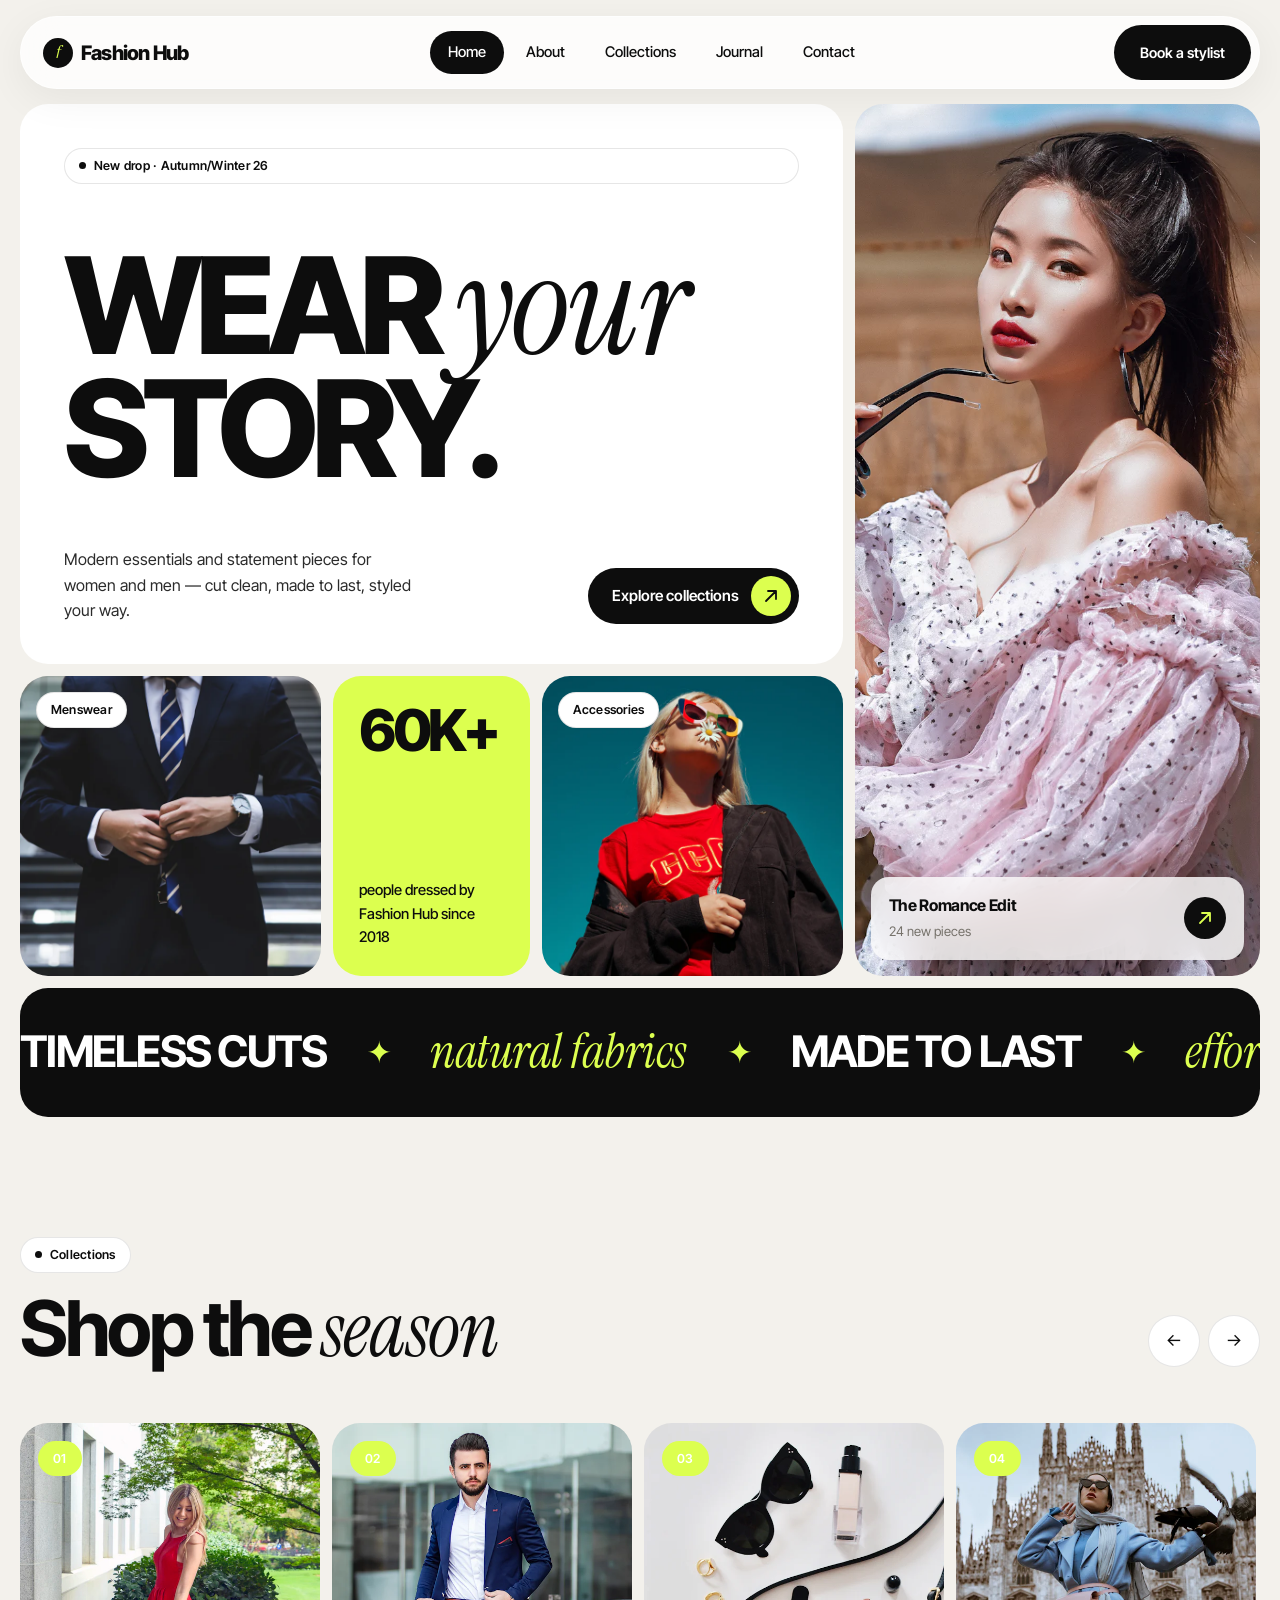
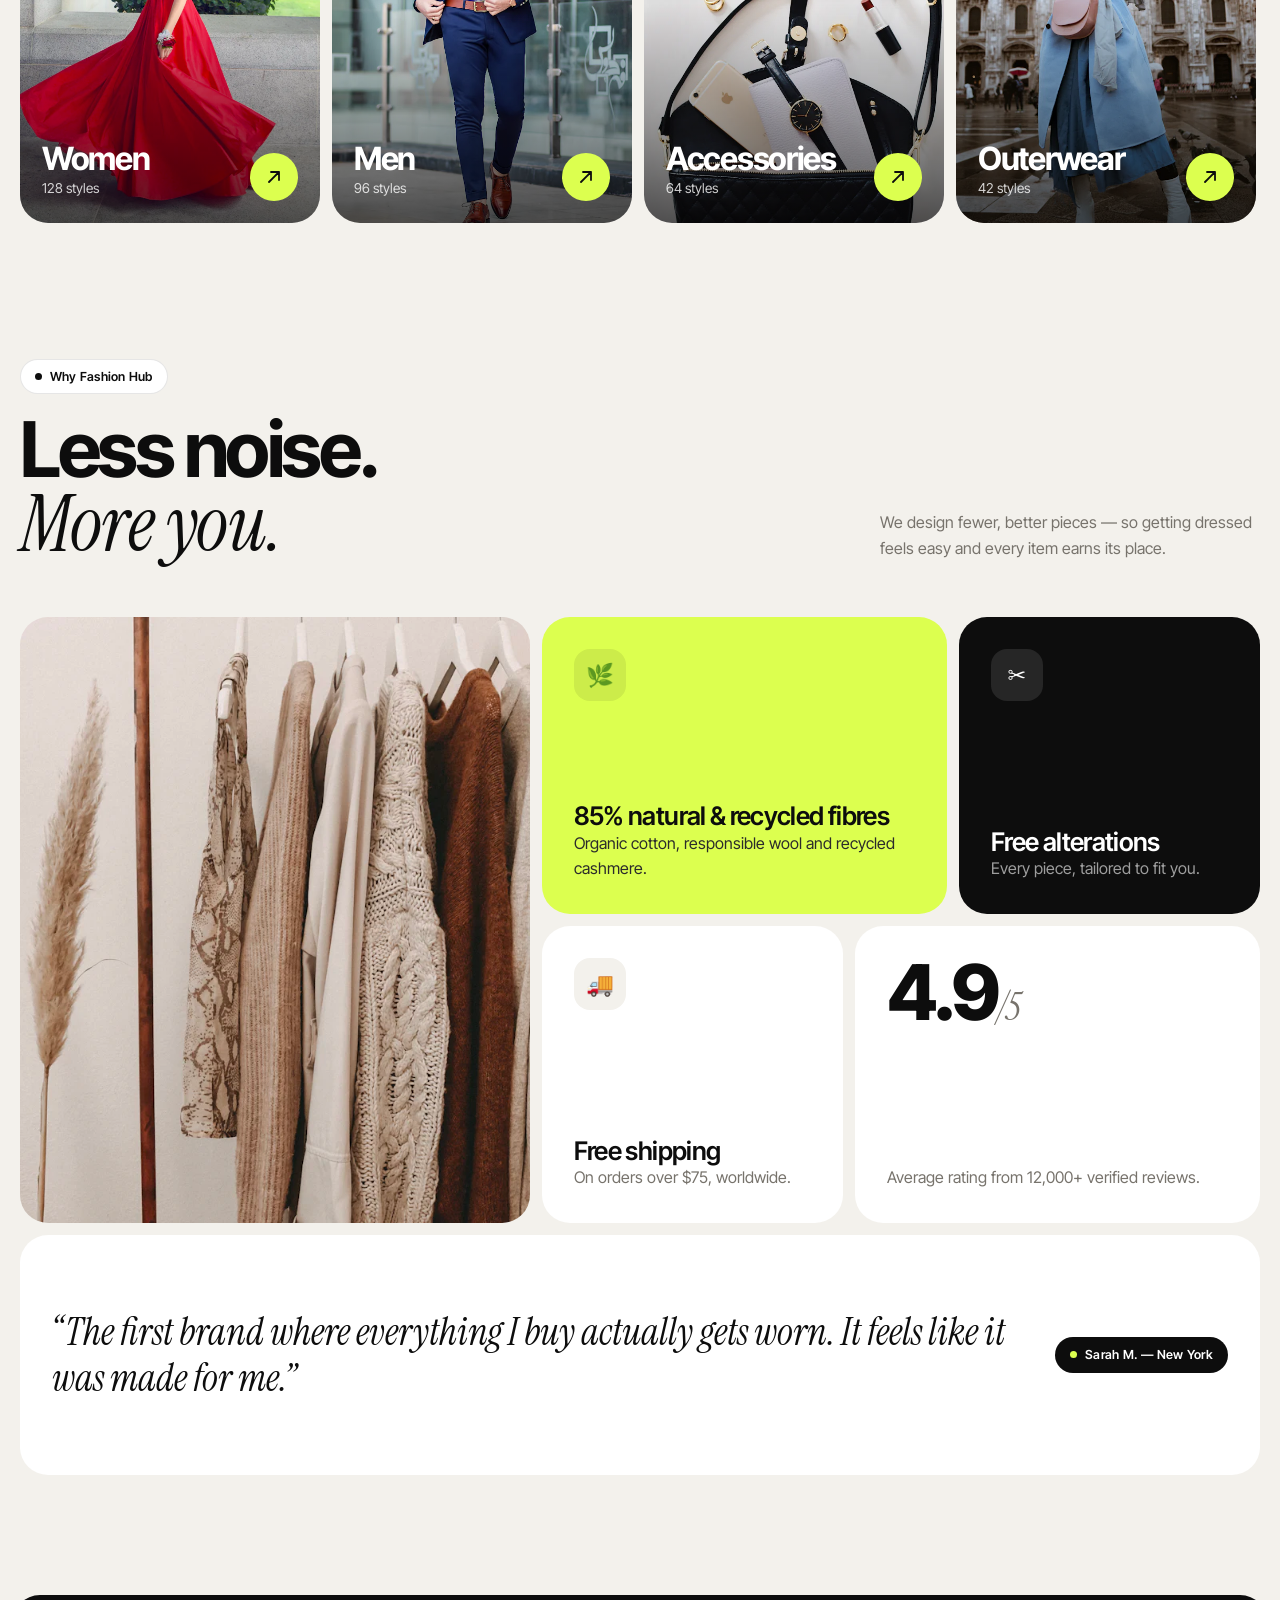
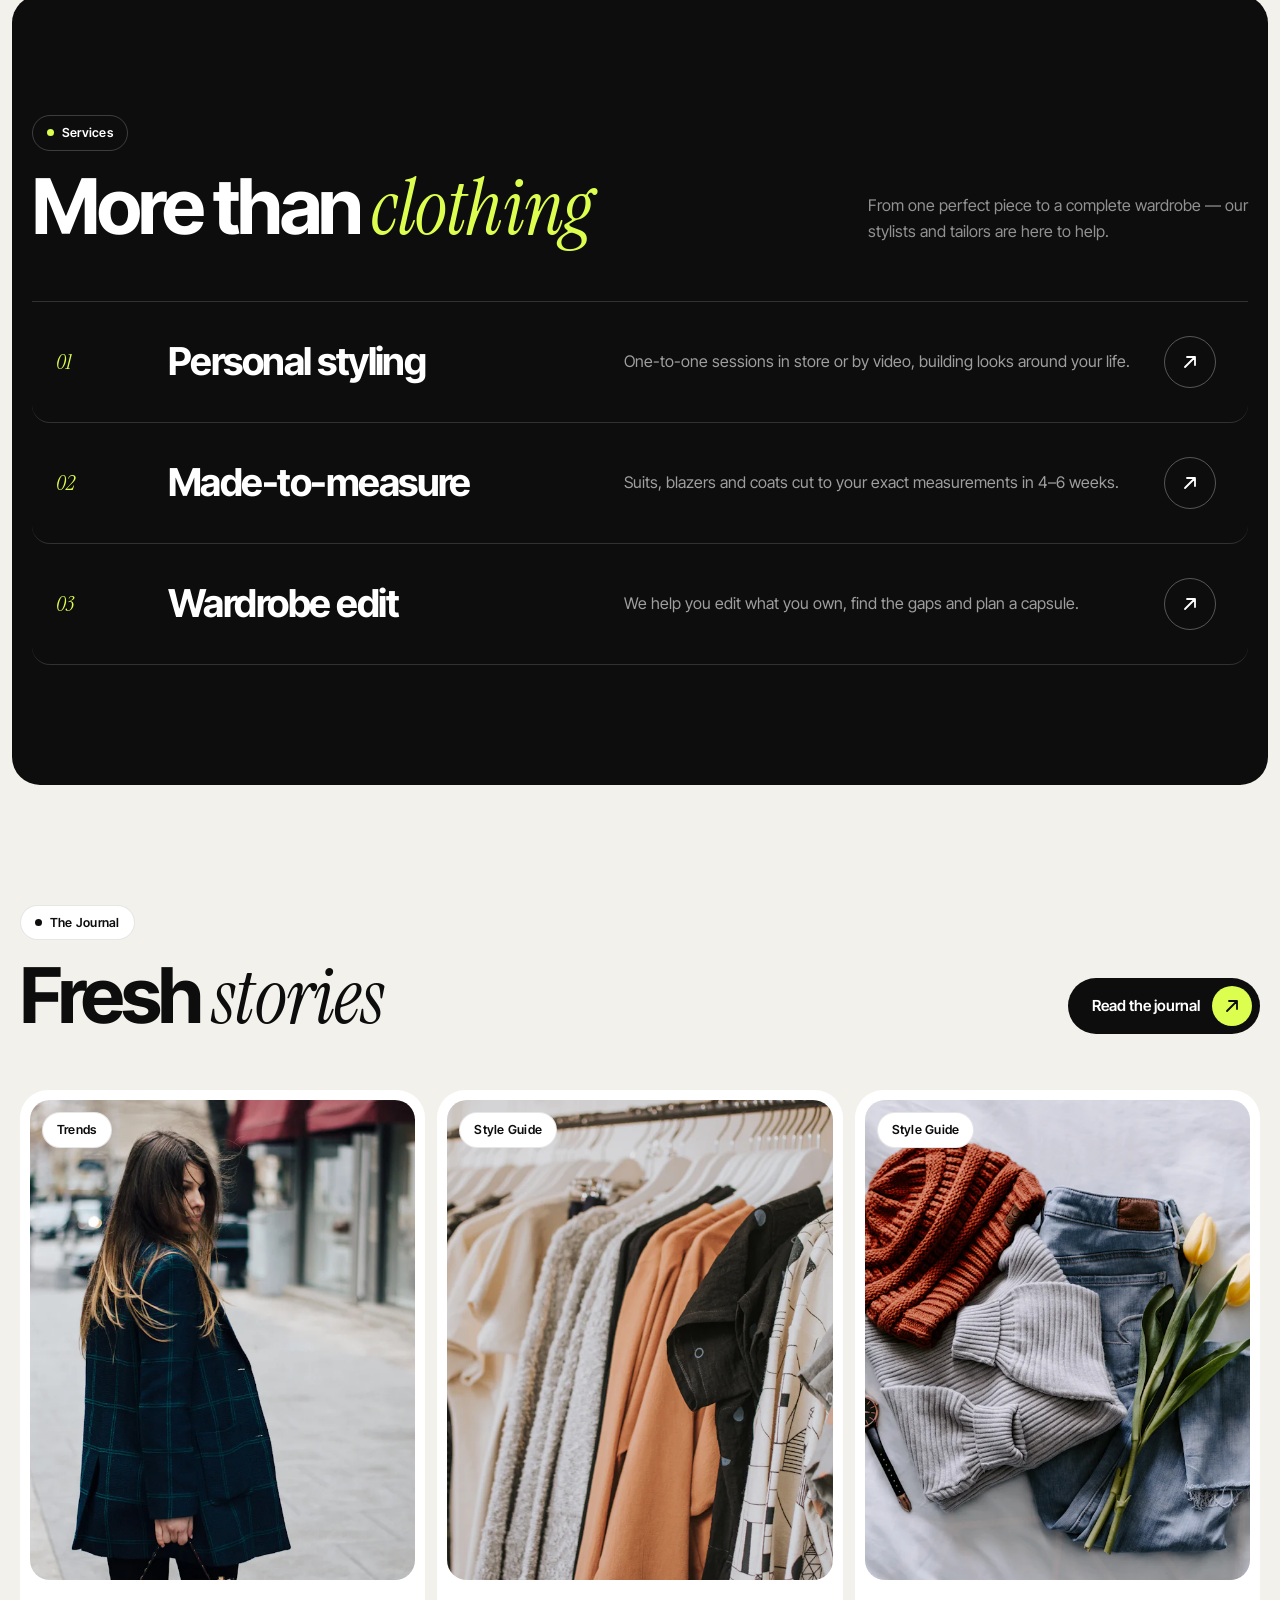
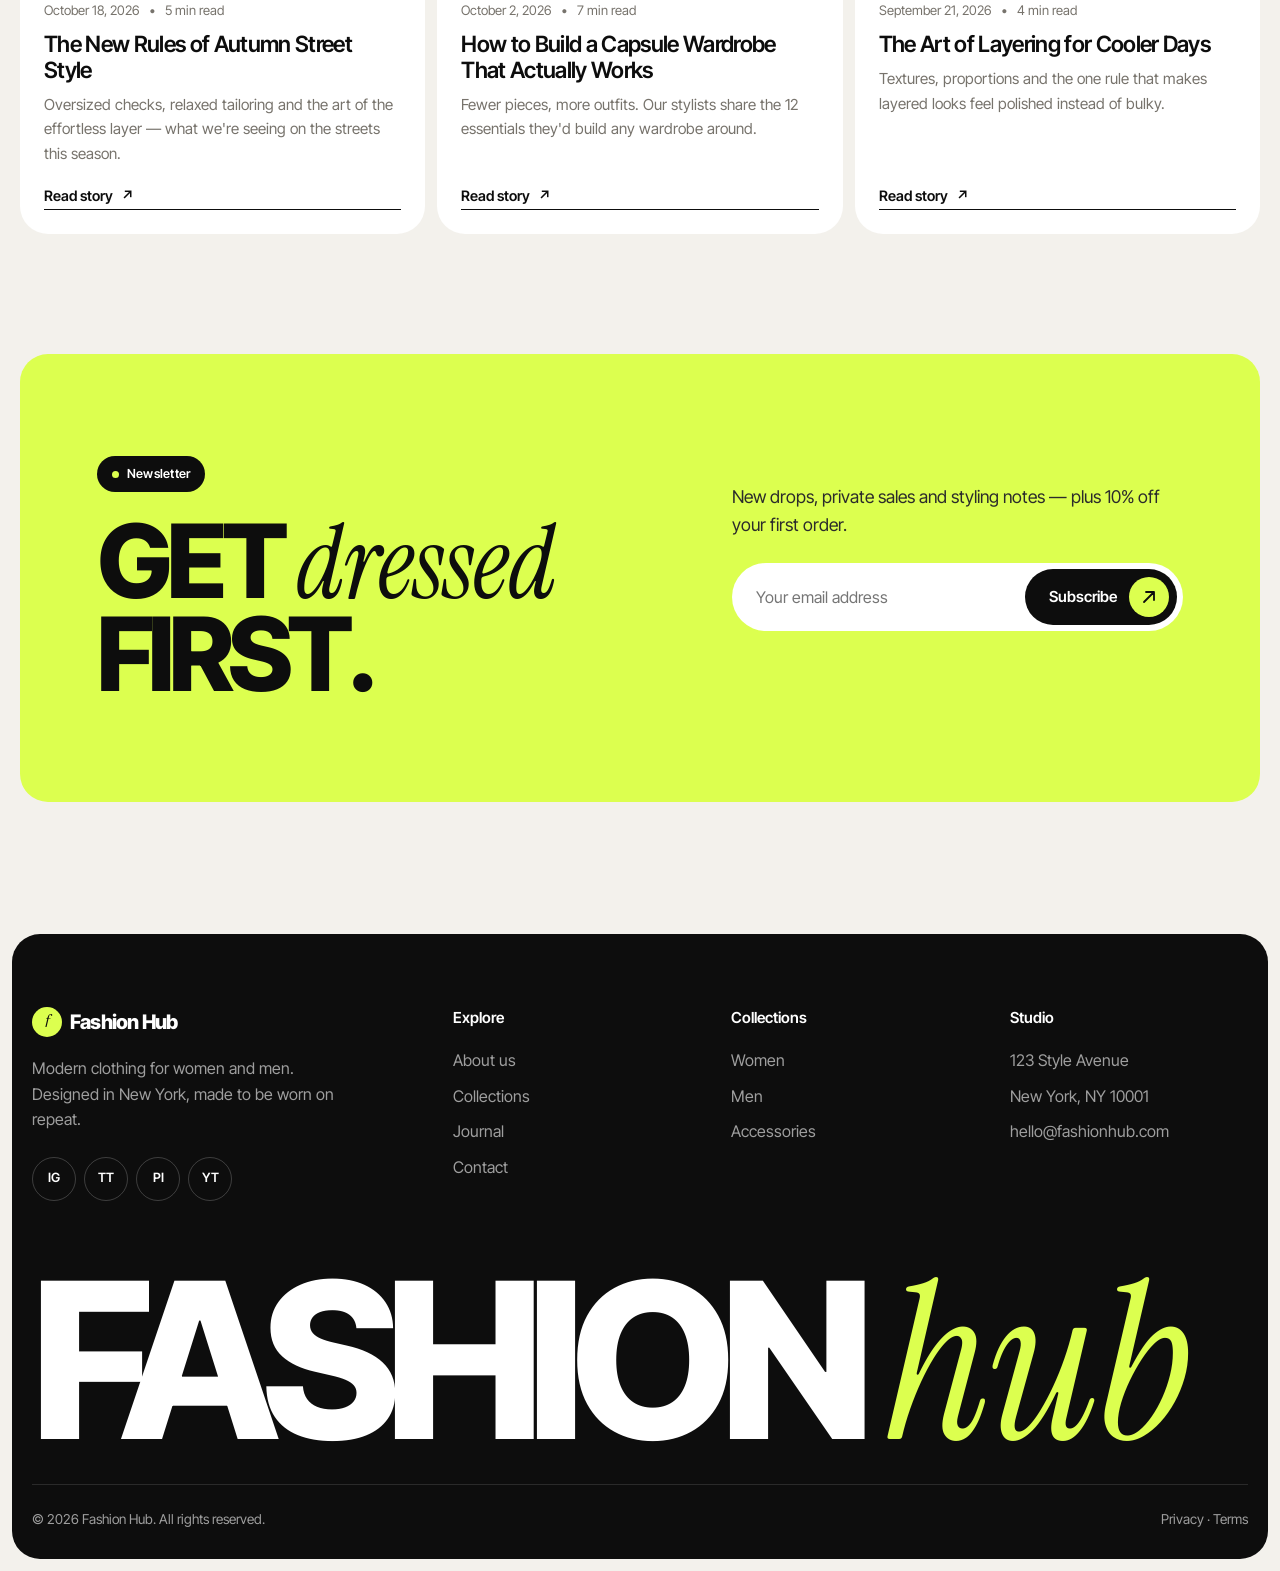
==== commit 8652f0e6: "Redesign with bold modern layout and faster loading New look: oversized type, floating pill navigati" ====
--- a/public/index.html
+++ b/public/index.html
@@ -3,19 +3,21 @@
 <head>
   <meta charset="utf-8">
   <meta name="viewport" content="width=device-width, initial-scale=1">
-  <title>Fashion Hub | Modern, Considered Clothing</title>
-  <meta name="description" content="Fashion Hub designs modern, considered clothing and accessories for women and men.">
-  <link rel="icon" href="data:image/svg+xml,<svg xmlns='http://www.w3.org/2000/svg' viewBox='0 0 100 100'><rect width='100' height='100' fill='%23111'/><text x='50' y='68' font-family='Georgia' font-size='56' fill='white' text-anchor='middle'>F</text></svg>">
+  <title>Fashion Hub — Wear your story</title>
+  <meta name="description" content="Fashion Hub designs modern clothing and accessories for women and men.">
+  <meta name="theme-color" content="#0d0d0d">
+  <link rel="icon" href="data:image/svg+xml,<svg xmlns='http://www.w3.org/2000/svg' viewBox='0 0 100 100'><circle cx='50' cy='50' r='50' fill='%230d0d0d'/><text x='50' y='68' font-family='Georgia' font-style='italic' font-size='56' fill='%23dcff4f' text-anchor='middle'>f</text></svg>">
+  <link rel="preload" as="image" href="images/hero.webp" fetchpriority="high">
   <link rel="preconnect" href="https://fonts.googleapis.com">
   <link rel="preconnect" href="https://fonts.gstatic.com" crossorigin>
-  <link href="https://fonts.googleapis.com/css2?family=Cormorant+Garamond:ital,wght@0,400;0,500;0,600;1,400;1,500&family=Inter:wght@400;500&display=swap" rel="stylesheet">
+  <link href="https://fonts.googleapis.com/css2?family=Inter+Tight:wght@400;500;600;700;800&family=Instrument+Serif:ital@1&display=swap" rel="stylesheet">
   <link rel="stylesheet" href="styles.css">
   <script>document.documentElement.classList.add("js")</script>
 </head>
-<body class="has-hero">
+<body>
   <header class="site-header">
-    <nav class="nav container">
-      <a href="index.html" class="logo">Fashion <span>Hub</span></a>
+    <nav class="nav wrap">
+      <a href="index.html" class="logo"><span class="logo-mark">f</span>Fashion Hub</a>
       <ul class="nav-links">
         <li><a href="index.html" class="active">Home</a></li>
         <li><a href="about.html">About</a></li>
@@ -23,194 +25,228 @@
         <li><a href="blog.html">Journal</a></li>
         <li><a href="contact.html">Contact</a></li>
       </ul>
+      <a href="contact.html" class="btn plain nav-cta">Book a stylist</a>
       <button class="menu-toggle" aria-label="Toggle menu"><span></span></button>
     </nav>
   </header>
 
   <main>
     <section class="hero">
-      <div class="hero-bg" style="background-image:url('https://images.unsplash.com/photo-1581044777550-4cfa60707c03?auto=format&fit=crop&w=2000&q=80')"></div>
-      <div class="container">
-        <div class="hero-content">
-          <span class="eyebrow">Autumn / Winter 2026</span>
-          <h1>Quiet luxury,<br><em class="serif">everyday.</em></h1>
-          <p>Considered pieces in beautiful fabrics — designed to move with you, season after season.</p>
-          <div class="hero-actions">
-            <a href="collections.html" class="btn btn-white">Explore Collections</a>
-            <a href="about.html" class="btn btn-white" style="background:transparent;color:#fff">Our Story</a>
-          </div>
-        </div>
-      </div>
-    </section>
-
-    <div class="marquee" aria-hidden="true">
-      <div class="marquee-track">
-        <span>Timeless design</span><span>Natural fabrics</span><span>Made to last</span><span>Considered craft</span><span>Effortless style</span>
-        <span>Timeless design</span><span>Natural fabrics</span><span>Made to last</span><span>Considered craft</span><span>Effortless style</span>
-      </div>
+      <div class="wrap">
+        <div class="hero-grid">
+          <div class="b b-title">
+            <span class="tag"><span class="dot"></span>New drop · Autumn/Winter 26</span>
+            <h1 class="display">Wear <span class="it">your</span><br>story.</h1>
+            <div class="b-title-foot">
+              <p>Modern essentials and statement pieces for women and men — cut clean, made to last, styled your way.</p>
+              <a href="collections.html" class="btn">Explore collections <span class="arrow"><svg width="16" height="16" viewBox="0 0 16 16" fill="none" aria-hidden="true"><path d="M3 13L13 3M13 3H5M13 3v8" stroke="currentColor" stroke-width="1.8" stroke-linecap="round" stroke-linejoin="round"/></svg></span></a>
+            </div>
+          </div>
+          <a href="collections.html#women" class="b b-hero-img">
+            <img src="images/hero.webp" alt="Model in a pink ruffled dress" fetchpriority="high" decoding="async" width="1100" height="1300">
+            <div class="float">
+              <div><strong>The Romance Edit</strong><span>24 new pieces</span></div>
+              <span class="go"><svg width="16" height="16" viewBox="0 0 16 16" fill="none" aria-hidden="true"><path d="M3 13L13 3M13 3H5M13 3v8" stroke="currentColor" stroke-width="1.8" stroke-linecap="round" stroke-linejoin="round"/></svg></span>
+            </div>
+          </a>
+          <a href="collections.html#men" class="b b-img-a">
+            <img src="images/navy-suit-sm.webp" alt="Man buttoning a navy suit jacket" decoding="async" width="640" height="760">
+            <span class="tag b-label">Menswear</span>
+          </a>
+          <div class="b b-stat">
+            <strong>60K+</strong>
+            <p>people dressed by Fashion Hub since 2018</p>
+          </div>
+          <a href="collections.html#accessories" class="b b-img-b">
+            <img src="images/red-sunnies-sm.webp" alt="Woman in red sunglasses and a black jacket" decoding="async" width="640" height="760">
+            <span class="tag b-label">Accessories</span>
+          </a>
+        </div>
+        <div class="marquee" aria-hidden="true">
+          <div class="marquee-track">
+            <span>Timeless cuts</span><span class="star">✦</span><span class="it">natural fabrics</span><span class="star">✦</span><span>Made to last</span><span class="star">✦</span><span class="it">effortless</span><span class="star">✦</span><span>Designed in NYC</span><span class="star">✦</span>
+            <span>Timeless cuts</span><span class="star">✦</span><span class="it">natural fabrics</span><span class="star">✦</span><span>Made to last</span><span class="star">✦</span><span class="it">effortless</span><span class="star">✦</span><span>Designed in NYC</span><span class="star">✦</span>
+          </div>
+        </div>
+      </div>
+    </section>
+
+    <section>
+      <div class="wrap">
+        <div class="sec-head reveal">
+          <div>
+            <span class="tag"><span class="dot"></span>Collections</span>
+            <h2 class="h-xl">Shop the <span class="it">season</span></h2>
+          </div>
+          <div class="rail-nav">
+            <button class="circle-btn" data-rail="-1" aria-label="Previous">←</button>
+            <button class="circle-btn" data-rail="1" aria-label="Next">→</button>
+          </div>
+        </div>
+        <div class="rail reveal">
+          <a href="collections.html#women" class="rail-card">
+            <img src="images/red-dress-sm.webp" alt="Woman in a flowing red dress" loading="lazy" decoding="async" width="640" height="760">
+            <span class="tag lime num">01</span>
+            <div class="meta"><div><h3>Women</h3><span class="count">128 styles</span></div><span class="go"><svg width="16" height="16" viewBox="0 0 16 16" fill="none" aria-hidden="true"><path d="M3 13L13 3M13 3H5M13 3v8" stroke="currentColor" stroke-width="1.8" stroke-linecap="round" stroke-linejoin="round"/></svg></span></div>
+          </a>
+          <a href="collections.html#men" class="rail-card">
+            <img src="images/suit-sm.webp" alt="Man in a tailored blue suit" loading="lazy" decoding="async" width="640" height="760">
+            <span class="tag lime num">02</span>
+            <div class="meta"><div><h3>Men</h3><span class="count">96 styles</span></div><span class="go"><svg width="16" height="16" viewBox="0 0 16 16" fill="none" aria-hidden="true"><path d="M3 13L13 3M13 3H5M13 3v8" stroke="currentColor" stroke-width="1.8" stroke-linecap="round" stroke-linejoin="round"/></svg></span></div>
+          </a>
+          <a href="collections.html#accessories" class="rail-card">
+            <img src="images/flatlay-sm.webp" alt="Sunglasses, watch and leather bag" loading="lazy" decoding="async" width="640" height="760">
+            <span class="tag lime num">03</span>
+            <div class="meta"><div><h3>Accessories</h3><span class="count">64 styles</span></div><span class="go"><svg width="16" height="16" viewBox="0 0 16 16" fill="none" aria-hidden="true"><path d="M3 13L13 3M13 3H5M13 3v8" stroke="currentColor" stroke-width="1.8" stroke-linecap="round" stroke-linejoin="round"/></svg></span></div>
+          </a>
+          <a href="collections.html#edits" class="rail-card">
+            <img src="images/milan-coat-sm.webp" alt="Woman in a pale blue coat in Milan" loading="lazy" decoding="async" width="640" height="760">
+            <span class="tag lime num">04</span>
+            <div class="meta"><div><h3>Outerwear</h3><span class="count">42 styles</span></div><span class="go"><svg width="16" height="16" viewBox="0 0 16 16" fill="none" aria-hidden="true"><path d="M3 13L13 3M13 3H5M13 3v8" stroke="currentColor" stroke-width="1.8" stroke-linecap="round" stroke-linejoin="round"/></svg></span></div>
+          </a>
+          <a href="collections.html#edits" class="rail-card">
+            <img src="images/yellow-set-sm.webp" alt="Woman in a yellow tracksuit" loading="lazy" decoding="async" width="640" height="760">
+            <span class="tag lime num">05</span>
+            <div class="meta"><div><h3>Off-Duty</h3><span class="count">38 styles</span></div><span class="go"><svg width="16" height="16" viewBox="0 0 16 16" fill="none" aria-hidden="true"><path d="M3 13L13 3M13 3H5M13 3v8" stroke="currentColor" stroke-width="1.8" stroke-linecap="round" stroke-linejoin="round"/></svg></span></div>
+          </a>
+        </div>
+      </div>
+    </section>
+
+    <section style="padding-top:0">
+      <div class="wrap">
+        <div class="sec-head reveal">
+          <div>
+            <span class="tag"><span class="dot"></span>Why Fashion Hub</span>
+            <h2 class="h-xl">Less noise.<br><span class="it">More you.</span></h2>
+          </div>
+          <p>We design fewer, better pieces — so getting dressed feels easy and every item earns its place.</p>
+        </div>
+        <div class="bento">
+          <div class="b pic span-5 row-2 reveal"><img src="images/knit-rail-sm.webp" alt="Neutral knitwear on a rail" loading="lazy" decoding="async" width="640" height="760"></div>
+          <div class="b lime span-4 reveal">
+            <span class="icon-chip">🌿</span>
+            <div><h3 class="h-md">85% natural &amp; recycled fibres</h3><p>Organic cotton, responsible wool and recycled cashmere.</p></div>
+          </div>
+          <div class="b ink span-3 reveal">
+            <span class="icon-chip">✂️</span>
+            <div><h3 class="h-md">Free alterations</h3><p>Every piece, tailored to fit you.</p></div>
+          </div>
+          <div class="b span-3 reveal">
+            <span class="icon-chip">🚚</span>
+            <div><h3 class="h-md">Free shipping</h3><p>On orders over $75, worldwide.</p></div>
+          </div>
+          <div class="b span-4 reveal">
+            <div class="big-num">4.9<span class="it" style="font-size:.5em;color:var(--muted)">/5</span></div>
+            <p>Average rating from 12,000+ verified reviews.</p>
+          </div>
+          <div class="b span-12 reveal" style="flex-direction:row;align-items:center;flex-wrap:wrap">
+            <p style="font-family:var(--serif);font-style:italic;font-size:clamp(1.5rem,3vw,2.4rem);line-height:1.2;color:var(--ink);flex:1;min-width:260px">“The first brand where everything I buy actually gets worn. It feels like it was made for me.”</p>
+            <span class="tag dark"><span class="dot"></span>Sarah M. — New York</span>
+          </div>
+        </div>
+      </div>
+    </section>
+
+    <div class="inset">
+      <section class="dark-sec">
+        <div class="wrap">
+          <div class="sec-head reveal">
+            <div>
+              <span class="tag"><span class="dot"></span>Services</span>
+              <h2 class="h-xl">More than <span class="it" style="color:var(--lime)">clothing</span></h2>
+            </div>
+            <p>From one perfect piece to a complete wardrobe — our stylists and tailors are here to help.</p>
+          </div>
+          <div class="svc-list">
+            <a href="contact.html" class="svc reveal"><span class="n">01</span><h3>Personal styling</h3><p>One-to-one sessions in store or by video, building looks around your life.</p><span class="go"><svg width="16" height="16" viewBox="0 0 16 16" fill="none" aria-hidden="true"><path d="M3 13L13 3M13 3H5M13 3v8" stroke="currentColor" stroke-width="1.8" stroke-linecap="round" stroke-linejoin="round"/></svg></span></a>
+            <a href="contact.html" class="svc reveal"><span class="n">02</span><h3>Made-to-measure</h3><p>Suits, blazers and coats cut to your exact measurements in 4–6 weeks.</p><span class="go"><svg width="16" height="16" viewBox="0 0 16 16" fill="none" aria-hidden="true"><path d="M3 13L13 3M13 3H5M13 3v8" stroke="currentColor" stroke-width="1.8" stroke-linecap="round" stroke-linejoin="round"/></svg></span></a>
+            <a href="contact.html" class="svc reveal"><span class="n">03</span><h3>Wardrobe edit</h3><p>We help you edit what you own, find the gaps and plan a capsule.</p><span class="go"><svg width="16" height="16" viewBox="0 0 16 16" fill="none" aria-hidden="true"><path d="M3 13L13 3M13 3H5M13 3v8" stroke="currentColor" stroke-width="1.8" stroke-linecap="round" stroke-linejoin="round"/></svg></span></a>
+          </div>
+        </div>
+      </section>
     </div>
 
     <section>
-      <div class="container split">
-        <div class="split-media reveal">
-          <img src="https://images.unsplash.com/photo-1558769132-cb1aea458c5e?auto=format&fit=crop&w=1000&q=80" alt="Knitwear hanging on a rail" loading="lazy">
-          <img class="inset" src="https://images.unsplash.com/photo-1434389677669-e08b4cac3105?auto=format&fit=crop&w=600&q=80" alt="Cream knitted poncho on a hanger" loading="lazy">
-        </div>
-        <div class="split-text reveal">
-          <span class="eyebrow">The Fashion Hub Way</span>
-          <h2>Less noise.<br>More meaning.</h2>
-          <p>We believe great style is personal, not loud. Every Fashion Hub piece is designed to become a favourite — the jacket you reach for first, the knit you wear for years.</p>
-          <p>Thoughtful cuts, natural fibres and honest prices. That's it.</p>
-          <a href="about.html" class="link-arrow">Discover our story</a>
-        </div>
-      </div>
-    </section>
-
-    <section class="section-sand">
-      <div class="container">
-        <div class="section-head reveal">
-          <div>
-            <span class="eyebrow">Shop by Collection</span>
-            <h2>The Collections</h2>
-          </div>
-          <a href="collections.html" class="link-arrow">View all</a>
-        </div>
-        <div class="collection-grid">
-          <a href="collections.html#women" class="collection-card reveal">
-            <img src="https://images.unsplash.com/photo-1595777457583-95e059d581b8?auto=format&fit=crop&w=900&q=80" alt="Woman in a flowing red dress" loading="lazy">
-            <div class="card-text"><span>Collection 01</span><h3>Women</h3></div>
-          </a>
-          <a href="collections.html#men" class="collection-card reveal">
-            <img src="https://images.unsplash.com/photo-1617137968427-85924c800a22?auto=format&fit=crop&w=900&q=80" alt="Man in a tailored navy suit" loading="lazy">
-            <div class="card-text"><span>Collection 02</span><h3>Men</h3></div>
-          </a>
-          <a href="collections.html#accessories" class="collection-card reveal">
-            <img src="https://images.unsplash.com/photo-1492707892479-7bc8d5a4ee93?auto=format&fit=crop&w=900&q=80" alt="Sunglasses, watch and bag flat lay" loading="lazy">
-            <div class="card-text"><span>Collection 03</span><h3>Accessories</h3></div>
-          </a>
-        </div>
-      </div>
-    </section>
-
-    <section class="section-dark">
-      <div class="container">
-        <div class="section-head reveal">
-          <div>
-            <span class="eyebrow">Services</span>
-            <h2>More than clothing</h2>
-          </div>
-          <p style="color:rgba(255,255,255,0.6)">From a single piece to a complete wardrobe, our team is here to help you look and feel your best.</p>
-        </div>
-        <div class="services">
-          <div class="service reveal">
-            <span class="num">01</span>
-            <h3>Personal Styling</h3>
-            <p>One-to-one sessions with our stylists, in store or online, to build looks around your life and your shape.</p>
-          </div>
-          <div class="service reveal">
-            <span class="num">02</span>
-            <h3>Tailoring &amp; Alterations</h3>
-            <p>Complimentary hemming on all trousers, plus expert alterations so every piece fits exactly as it should.</p>
-          </div>
-          <div class="service reveal">
-            <span class="num">03</span>
-            <h3>Wardrobe Consultation</h3>
-            <p>We'll help you edit what you own, identify the gaps and plan a capsule that works hard all year.</p>
-          </div>
-        </div>
-      </div>
-    </section>
-
-    <section class="quote">
-      <div class="container reveal">
-        <span class="eyebrow">Customer Love</span>
-        <blockquote>“The first brand where everything I buy actually gets worn. Beautiful quality, and it feels like it was made for me.”</blockquote>
-        <cite>— Sarah M., New York</cite>
-      </div>
-    </section>
-
-    <section class="section-sand">
-      <div class="container">
-        <div class="section-head reveal">
-          <div>
-            <span class="eyebrow">The Journal</span>
-            <h2>Latest Stories</h2>
-          </div>
-          <a href="blog.html" class="link-arrow">Read the journal</a>
+      <div class="wrap">
+        <div class="sec-head reveal">
+          <div>
+            <span class="tag"><span class="dot"></span>The Journal</span>
+            <h2 class="h-xl">Fresh <span class="it">stories</span></h2>
+          </div>
+          <a href="blog.html" class="btn">Read the journal <span class="arrow"><svg width="16" height="16" viewBox="0 0 16 16" fill="none" aria-hidden="true"><path d="M3 13L13 3M13 3H5M13 3v8" stroke="currentColor" stroke-width="1.8" stroke-linecap="round" stroke-linejoin="round"/></svg></span></a>
         </div>
         <div class="blog-grid" id="blog-grid" data-limit="3"></div>
       </div>
     </section>
 
-    <section style="padding-bottom:0">
-      <div class="container section-head center reveal" style="margin-bottom:40px">
-        <span class="eyebrow">@fashionhub</span>
-        <h2>Worn by you</h2>
-      </div>
-      <div class="lookbook">
-        <a href="#"><img src="https://images.unsplash.com/photo-1483985988355-763728e1935b?auto=format&fit=crop&w=500&h=500&q=80" alt="Woman with shopping bags" loading="lazy"></a>
-        <a href="#"><img src="https://images.unsplash.com/photo-1539109136881-3be0616acf4b?auto=format&fit=crop&w=500&h=500&q=80" alt="Woman in a blue coat in Milan" loading="lazy"></a>
-        <a href="#"><img src="https://images.unsplash.com/photo-1487222477894-8943e31ef7b2?auto=format&fit=crop&w=500&h=500&q=80" alt="Man in a leather jacket" loading="lazy"></a>
-        <a href="#"><img src="https://images.unsplash.com/photo-1509631179647-0177331693ae?auto=format&fit=crop&w=500&h=500&q=80" alt="Woman in striped trousers" loading="lazy"></a>
-        <a href="#"><img src="https://images.unsplash.com/photo-1507679799987-c73779587ccf?auto=format&fit=crop&w=500&h=500&q=80" alt="Man in a navy suit" loading="lazy"></a>
-        <a href="#"><img src="https://images.unsplash.com/photo-1503342217505-b0a15ec3261c?auto=format&fit=crop&w=500&h=500&q=80" alt="Woman in a graphic tee" loading="lazy"></a>
-      </div>
-    </section>
-
-    <section class="newsletter">
-      <div class="narrow reveal">
-        <span class="eyebrow">Newsletter</span>
-        <h2>Join the inner circle</h2>
-        <p>New collections, styling notes and private events — straight to your inbox.</p>
-        <form class="newsletter-form" data-message="Welcome to the inner circle — you're on the list.">
-          <input type="email" placeholder="Your email address" required aria-label="Email address">
-          <button type="submit">Subscribe →</button>
-        </form>
-        <p class="form-note"></p>
+    <section style="padding-top:0">
+      <div class="wrap">
+        <div class="cta reveal">
+          <div>
+            <span class="tag dark"><span class="dot"></span>Newsletter</span>
+            <h2 class="display" style="font-size:clamp(3rem,8vw,7rem);margin-top:24px">Get <span class="it">dressed</span><br>first.</h2>
+          </div>
+          <div>
+            <p>New drops, private sales and styling notes — plus 10% off your first order.</p>
+            <form class="subscribe" data-message="You're in! Check your inbox for your 10% code.">
+              <input type="email" placeholder="Your email address" required aria-label="Email address">
+              <button class="btn" type="submit">Subscribe <span class="arrow"><svg width="16" height="16" viewBox="0 0 16 16" fill="none" aria-hidden="true"><path d="M3 13L13 3M13 3H5M13 3v8" stroke="currentColor" stroke-width="1.8" stroke-linecap="round" stroke-linejoin="round"/></svg></span></button>
+            </form>
+            <p class="form-note"></p>
+          </div>
+        </div>
       </div>
     </section>
   </main>
 
   <footer class="site-footer">
-    <div class="container">
-      <div class="footer-grid">
-        <div>
-          <a href="index.html" class="logo">Fashion <span>Hub</span></a>
-          <p class="about-line">Modern, considered clothing for women and men. Designed to be worn, loved and kept.</p>
+    <div class="wrap">
+      <div class="foot-top">
+        <div>
+          <a href="index.html" class="logo"><span class="logo-mark">f</span>Fashion Hub</a>
+          <p class="foot-about">Modern clothing for women and men. Designed in New York, made to be worn on repeat.</p>
+          <div class="socials">
+            <a href="#" aria-label="Instagram">IG</a>
+            <a href="#" aria-label="TikTok">TT</a>
+            <a href="#" aria-label="Pinterest">PI</a>
+            <a href="#" aria-label="YouTube">YT</a>
+          </div>
         </div>
         <div>
           <h4>Explore</h4>
           <ul>
-            <li><a href="about.html">Our Story</a></li>
+            <li><a href="about.html">About us</a></li>
             <li><a href="collections.html">Collections</a></li>
             <li><a href="blog.html">Journal</a></li>
             <li><a href="contact.html">Contact</a></li>
           </ul>
         </div>
         <div>
-          <h4>Visit</h4>
+          <h4>Collections</h4>
+          <ul>
+            <li><a href="collections.html#women">Women</a></li>
+            <li><a href="collections.html#men">Men</a></li>
+            <li><a href="collections.html#accessories">Accessories</a></li>
+          </ul>
+        </div>
+        <div>
+          <h4>Studio</h4>
           <ul>
             <li>123 Style Avenue</li>
             <li>New York, NY 10001</li>
             <li><a href="mailto:hello@fashionhub.com">hello@fashionhub.com</a></li>
           </ul>
         </div>
-        <div>
-          <h4>Follow</h4>
-          <ul>
-            <li><a href="#">Instagram</a></li>
-            <li><a href="#">Pinterest</a></li>
-            <li><a href="#">TikTok</a></li>
-          </ul>
-        </div>
-      </div>
-      <div class="footer-bottom">
+      </div>
+      <div class="wordmark" aria-hidden="true">Fashion <span class="it">hub</span></div>
+      <div class="foot-bottom">
         <span>© <span id="year"></span> Fashion Hub. All rights reserved.</span>
-        <span>Designed with care.</span>
+        <span>Privacy · Terms</span>
       </div>
     </div>
   </footer>
 
-  <script src="script.js"></script>
+  <script src="script.js" defer></script>
 </body>
 </html>
--- a/public/styles.css
+++ b/public/styles.css
@@ -1,617 +1,796 @@
+/* ============ Fashion Hub — design tokens ============ */
 :root {
-  --ink: #111111;
-  --ink-soft: #3a3a3a;
-  --muted: #7a7670;
-  --paper: #ffffff;
-  --sand: #f5f2ee;
-  --line: #e8e4de;
-  --accent: #a67c52;
-  --serif: "Cormorant Garamond", Georgia, serif;
-  --sans: "Inter", system-ui, -apple-system, "Segoe UI", sans-serif;
-  --header-h: 76px;
+  --bg: #f3f1ec;
+  --card: #ffffff;
+  --ink: #0d0d0d;
+  --ink-2: #2b2b2b;
+  --muted: #77736c;
+  --line: rgba(13, 13, 13, 0.1);
+  --lime: #dcff4f;
+  --dark: #0d0d0d;
+  --radius: 28px;
+  --radius-sm: 18px;
+  --sans: "Inter Tight", "Inter", system-ui, -apple-system, "Segoe UI", sans-serif;
+  --serif: "Instrument Serif", Georgia, serif;
+  --ease: cubic-bezier(0.2, 0.7, 0.2, 1);
 }
 
 * { box-sizing: border-box; margin: 0; padding: 0; }
 html { scroll-behavior: smooth; }
-
 body {
   font-family: var(--sans);
   font-size: 16px;
+  line-height: 1.6;
   color: var(--ink);
-  background: var(--paper);
-  line-height: 1.7;
+  background: var(--bg);
   -webkit-font-smoothing: antialiased;
-}
-
-img { max-width: 100%; display: block; }
+  overflow-x: hidden;
+}
+img { display: block; max-width: 100%; }
 a { color: inherit; text-decoration: none; }
-button { font: inherit; }
-
-.container { width: min(1240px, 100% - 48px); margin-inline: auto; }
-.narrow { width: min(760px, 100% - 48px); margin-inline: auto; }
-
-/* Type */
-.eyebrow {
-  display: inline-block;
-  font-size: 0.72rem;
-  font-weight: 500;
-  letter-spacing: 0.28em;
+button { font: inherit; color: inherit; }
+::selection { background: var(--lime); color: var(--ink); }
+
+.wrap { width: min(1360px, 100% - 40px); margin-inline: auto; }
+.narrow { width: min(780px, 100% - 40px); margin-inline: auto; }
+
+/* ============ Type ============ */
+.display {
+  font-weight: 800;
+  font-size: clamp(3.4rem, 10.5vw, 10rem);
+  line-height: 0.88;
+  letter-spacing: -0.055em;
   text-transform: uppercase;
-  color: var(--accent);
-  margin-bottom: 18px;
-}
-h1, h2, h3 { font-family: var(--serif); font-weight: 500; line-height: 1.1; }
-h1 { font-size: clamp(3rem, 7vw, 5.8rem); letter-spacing: -0.01em; }
-h2 { font-size: clamp(2.2rem, 4.5vw, 3.4rem); }
-h3 { font-size: 1.6rem; }
-.lead { font-size: 1.1rem; color: var(--ink-soft); max-width: 560px; }
-em.serif { font-family: var(--serif); font-style: italic; }
-
-/* Header */
+}
+.h-xl {
+  font-weight: 700;
+  font-size: clamp(2.6rem, 6vw, 5.4rem);
+  line-height: 0.95;
+  letter-spacing: -0.045em;
+}
+.h-lg {
+  font-weight: 700;
+  font-size: clamp(2rem, 4vw, 3.4rem);
+  line-height: 1;
+  letter-spacing: -0.04em;
+}
+.h-md { font-weight: 600; font-size: 1.6rem; line-height: 1.15; letter-spacing: -0.025em; }
+.it {
+  font-family: var(--serif);
+  font-style: italic;
+  font-weight: 400;
+  text-transform: none;
+  letter-spacing: -0.01em;
+}
+.tag {
+  display: inline-flex;
+  align-items: center;
+  gap: 8px;
+  font-size: 0.78rem;
+  font-weight: 600;
+  letter-spacing: 0.02em;
+  padding: 7px 14px;
+  border-radius: 999px;
+  border: 1px solid var(--line);
+  background: var(--card);
+}
+.tag .dot { width: 7px; height: 7px; border-radius: 50%; background: var(--ink); }
+.tag.lime { background: var(--lime); border-color: transparent; }
+.tag.dark { background: var(--ink); color: #fff; border-color: transparent; }
+.tag.dark .dot { background: var(--lime); }
+.muted { color: var(--muted); }
+.lead { font-size: 1.15rem; color: var(--ink-2); max-width: 520px; }
+
+/* ============ Buttons ============ */
+.btn {
+  display: inline-flex;
+  align-items: center;
+  gap: 12px;
+  padding: 8px 8px 8px 24px;
+  border-radius: 999px;
+  background: var(--ink);
+  color: #fff;
+  font-weight: 600;
+  font-size: 0.95rem;
+  border: none;
+  cursor: pointer;
+  transition: transform 0.3s var(--ease), background 0.3s;
+}
+.btn .arrow {
+  width: 40px;
+  height: 40px;
+  border-radius: 50%;
+  display: grid;
+  place-items: center;
+  background: var(--lime);
+  color: var(--ink);
+  transition: transform 0.35s var(--ease);
+}
+.btn:hover { transform: translateY(-2px); }
+.btn:hover .arrow { transform: rotate(-45deg); }
+.btn.light { background: #fff; color: var(--ink); }
+.btn.lime { background: var(--lime); color: var(--ink); }
+.btn.lime .arrow { background: var(--ink); color: var(--lime); }
+.btn.plain { padding: 16px 26px; }
+.link {
+  display: inline-flex;
+  align-items: center;
+  gap: 8px;
+  font-weight: 600;
+  border-bottom: 1.5px solid currentColor;
+  padding-bottom: 2px;
+}
+.link::after { content: "↗"; transition: transform 0.3s var(--ease); }
+.link:hover::after { transform: translate(2px, -2px); }
+
+/* ============ Header — floating pill ============ */
 .site-header {
   position: fixed;
-  inset: 0 0 auto;
-  height: var(--header-h);
-  z-index: 50;
-  transition: background 0.3s, border-color 0.3s;
-  border-bottom: 1px solid transparent;
-}
-.site-header.solid,
-body:not(.has-hero) .site-header {
-  background: rgba(255, 255, 255, 0.96);
-  backdrop-filter: blur(10px);
-  border-color: var(--line);
+  top: 16px;
+  left: 0;
+  right: 0;
+  z-index: 60;
+  pointer-events: none;
 }
 .nav {
-  height: 100%;
-  display: flex;
-  align-items: center;
-  justify-content: space-between;
+  pointer-events: auto;
+  display: flex;
+  align-items: center;
+  justify-content: space-between;
+  gap: 16px;
+  padding: 8px 8px 8px 22px;
+  border-radius: 999px;
+  background: rgba(255, 255, 255, 0.78);
+  backdrop-filter: blur(18px) saturate(1.4);
+  -webkit-backdrop-filter: blur(18px) saturate(1.4);
+  border: 1px solid rgba(255, 255, 255, 0.6);
+  box-shadow: 0 10px 40px rgba(0, 0, 0, 0.06);
 }
 .logo {
+  font-weight: 800;
+  font-size: 1.25rem;
+  letter-spacing: -0.04em;
+  display: flex;
+  align-items: center;
+  gap: 8px;
+}
+.logo-mark {
+  width: 30px;
+  height: 30px;
+  border-radius: 50%;
+  background: var(--ink);
+  color: var(--lime);
+  display: grid;
+  place-items: center;
   font-family: var(--serif);
-  font-size: 1.7rem;
-  font-weight: 600;
-  letter-spacing: 0.04em;
-}
-.logo span { font-style: italic; font-weight: 400; }
-.nav-links { display: flex; gap: 40px; list-style: none; }
+  font-style: italic;
+  font-size: 1.15rem;
+  font-weight: 400;
+}
+.nav-links { display: flex; gap: 4px; list-style: none; }
 .nav-links a {
-  position: relative;
-  font-size: 0.78rem;
+  display: block;
+  padding: 10px 18px;
+  border-radius: 999px;
+  font-size: 0.92rem;
   font-weight: 500;
-  letter-spacing: 0.18em;
-  text-transform: uppercase;
-}
-.nav-links a::after {
-  content: "";
-  position: absolute;
-  left: 0;
-  bottom: -6px;
-  width: 100%;
-  height: 1px;
-  background: currentColor;
-  transform: scaleX(0);
-  transform-origin: left;
-  transition: transform 0.3s;
-}
-.nav-links a:hover::after, .nav-links a.active::after { transform: scaleX(1); }
-.has-hero .site-header:not(.solid) { color: #fff; }
+  transition: background 0.2s;
+}
+.nav-links a:hover { background: rgba(13, 13, 13, 0.06); }
+.nav-links a.active { background: var(--ink); color: #fff; }
+.nav-cta { padding: 12px 22px; font-size: 0.9rem; }
 .menu-toggle {
   display: none;
-  background: none;
+  width: 46px;
+  height: 46px;
+  border-radius: 50%;
   border: none;
-  color: inherit;
+  background: var(--ink);
   cursor: pointer;
-  width: 32px;
-  height: 32px;
   position: relative;
 }
 .menu-toggle span,
-.menu-toggle span::before,
-.menu-toggle span::after {
+.menu-toggle span::before {
   position: absolute;
-  left: 4px;
-  width: 24px;
-  height: 1.5px;
-  background: currentColor;
-  transition: transform 0.3s;
-}
-.menu-toggle span { top: 50%; }
-.menu-toggle span::before, .menu-toggle span::after { content: ""; left: 0; }
-.menu-toggle span::before { top: -7px; }
-.menu-toggle span::after { top: 7px; }
-
-/* Buttons */
-.btn {
-  display: inline-flex;
-  align-items: center;
+  left: 14px;
+  width: 18px;
+  height: 2px;
+  background: #fff;
+  border-radius: 2px;
+  transition: transform 0.3s var(--ease);
+}
+.menu-toggle span { top: 19px; }
+.menu-toggle span::before { content: ""; left: 0; top: 7px; }
+
+/* ============ Sections ============ */
+section { padding: 120px 0; }
+.sec-head {
+  display: flex;
+  justify-content: space-between;
+  align-items: flex-end;
+  gap: 32px;
+  margin-bottom: 56px;
+}
+.sec-head .tag { margin-bottom: 20px; }
+.sec-head p { max-width: 380px; color: var(--muted); }
+.dark-sec { background: var(--dark); color: #fff; border-radius: var(--radius); }
+.dark-sec .muted, .dark-sec .sec-head p { color: rgba(255, 255, 255, 0.55); }
+.dark-sec .tag { background: transparent; border-color: rgba(255,255,255,0.2); color: #fff; }
+.dark-sec .tag .dot { background: var(--lime); }
+.inset { margin-inline: 12px; }
+
+/* ============ Hero — bento ============ */
+.hero { padding: 104px 0 0; }
+.hero-grid {
+  display: grid;
+  grid-template-columns: repeat(12, minmax(0, 1fr));
+  grid-template-rows: auto 300px;
   gap: 12px;
-  padding: 16px 34px;
-  font-size: 0.75rem;
-  font-weight: 500;
-  letter-spacing: 0.2em;
-  text-transform: uppercase;
+}
+.b {
+  position: relative;
+  border-radius: var(--radius);
+  overflow: hidden;
+  background: var(--card);
+}
+.b img { width: 100%; height: 100%; object-fit: cover; transition: transform 0.9s var(--ease); }
+.b:hover img { transform: scale(1.04); }
+.b-title {
+  grid-column: span 8;
+  padding: 44px 44px 40px;
+  display: flex;
+  flex-direction: column;
+  justify-content: space-between;
+  gap: 40px;
+  min-height: 560px;
+}
+.b-title .display .it { font-size: 1.05em; }
+.b-title-foot { display: flex; justify-content: space-between; align-items: flex-end; gap: 24px; flex-wrap: wrap; }
+.b-title-foot p { max-width: 360px; color: var(--ink-2); }
+.b-hero-img { grid-column: span 4; grid-row: span 2; min-height: 560px; }
+.go-lime {
+  width: 46px; height: 46px; border-radius: 50%;
+  background: var(--lime); color: var(--ink);
+  display: grid; place-items: center; flex-shrink: 0;
+}
+.float {
+  position: absolute;
+  z-index: 1;
+  left: 16px;
+  right: 16px;
+  bottom: 16px;
+  padding: 16px 18px;
+  border-radius: var(--radius-sm);
+  background: rgba(255, 255, 255, 0.82);
+  backdrop-filter: blur(14px);
+  display: flex;
+  justify-content: space-between;
+  align-items: center;
+  gap: 12px;
+}
+.float strong { display: block; font-size: 1rem; letter-spacing: -0.02em; }
+.float span { font-size: 0.82rem; color: var(--muted); }
+.float .go {
+  width: 42px; height: 42px; border-radius: 50%;
+  background: var(--ink); color: var(--lime);
+  display: grid; place-items: center; flex-shrink: 0;
+}
+.b-img-a { grid-column: span 3; }
+.b-stat {
+  grid-column: span 2;
+  background: var(--lime);
+  padding: 26px;
+  display: flex;
+  flex-direction: column;
+  justify-content: space-between;
+}
+.b-stat strong { font-size: 3.6rem; font-weight: 800; letter-spacing: -0.06em; line-height: 1; }
+.b-stat p { font-size: 0.92rem; font-weight: 500; }
+.b-img-b { grid-column: span 3; }
+.b-label {
+  position: absolute;
+  top: 16px;
+  left: 16px;
+}
+
+/* ============ Marquee ============ */
+.marquee {
+  margin-top: 12px;
   background: var(--ink);
   color: #fff;
-  border: 1px solid var(--ink);
-  cursor: pointer;
-  transition: background 0.25s, color 0.25s, border-color 0.25s;
-}
-.btn:hover { background: transparent; color: var(--ink); }
-.btn-ghost { background: transparent; color: var(--ink); }
-.btn-ghost:hover { background: var(--ink); color: #fff; }
-.btn-white { background: #fff; color: var(--ink); border-color: #fff; }
-.btn-white:hover { background: transparent; color: #fff; }
-.link-arrow {
+  border-radius: var(--radius);
+  overflow: hidden;
+  padding: 26px 0;
+  white-space: nowrap;
+}
+.marquee-track {
   display: inline-flex;
   align-items: center;
-  gap: 10px;
-  font-size: 0.75rem;
-  font-weight: 500;
-  letter-spacing: 0.2em;
+  gap: 40px;
+  animation: marquee 28s linear infinite;
+  font-weight: 700;
+  font-size: clamp(1.6rem, 3.4vw, 2.8rem);
+  letter-spacing: -0.04em;
   text-transform: uppercase;
-  border-bottom: 1px solid currentColor;
-  padding-bottom: 4px;
-}
-.link-arrow::after { content: "→"; transition: transform 0.25s; }
-.link-arrow:hover::after { transform: translateX(4px); }
-
-/* Hero */
-.hero {
+}
+.marquee-track .it { text-transform: none; color: var(--lime); font-size: 1.1em; }
+.marquee-track .star { color: var(--lime); font-size: 0.7em; }
+@keyframes marquee { to { transform: translateX(-50%); } }
+
+/* ============ Horizontal collection rail ============ */
+.rail {
+  display: grid;
+  grid-auto-flow: column;
+  grid-auto-columns: minmax(300px, 30%);
+  gap: 12px;
+  overflow-x: auto;
+  scroll-snap-type: x mandatory;
+  padding-bottom: 16px;
+  scrollbar-width: thin;
+}
+.rail::-webkit-scrollbar { height: 6px; }
+.rail::-webkit-scrollbar-thumb { background: var(--ink); border-radius: 6px; }
+.rail-card {
+  scroll-snap-align: start;
   position: relative;
-  min-height: 100vh;
-  display: flex;
-  align-items: flex-end;
+  border-radius: var(--radius);
+  overflow: hidden;
+  aspect-ratio: 3 / 4;
   color: #fff;
-  overflow: hidden;
-}
-.hero-bg {
-  position: absolute;
-  inset: 0;
-  background-size: cover;
-  background-position: center 30%;
-  transform: scale(1.04);
-  animation: heroZoom 12s ease-out forwards;
-}
-.hero::after {
+}
+.rail-card img { width: 100%; height: 100%; object-fit: cover; transition: transform 0.9s var(--ease); }
+.rail-card:hover img { transform: scale(1.05); }
+.rail-card::after {
   content: "";
   position: absolute;
   inset: 0;
-  background: linear-gradient(180deg, rgba(0,0,0,0.35) 0%, rgba(0,0,0,0.05) 40%, rgba(0,0,0,0.6) 100%);
-}
-@keyframes heroZoom { to { transform: scale(1); } }
-.hero-content { position: relative; z-index: 1; padding-bottom: 12vh; max-width: 760px; }
-.hero .eyebrow { color: #fff; opacity: 0.85; }
-.hero h1 { margin-bottom: 24px; }
-.hero p { font-size: 1.1rem; max-width: 480px; opacity: 0.9; margin-bottom: 36px; }
-.hero-actions { display: flex; gap: 16px; flex-wrap: wrap; }
-
-/* Page hero */
-.page-hero {
-  padding: calc(var(--header-h) + 96px) 0 72px;
-  background: var(--sand);
-  text-align: center;
-}
-.page-hero .lead { margin: 20px auto 0; }
-
-/* Sections */
-section { padding: 120px 0; }
-.section-sand { background: var(--sand); }
-.section-dark { background: var(--ink); color: #fff; }
-.section-head {
-  display: flex;
+  background: linear-gradient(180deg, transparent 45%, rgba(0, 0, 0, 0.65));
+}
+.rail-card .meta {
+  position: absolute;
+  left: 22px;
+  right: 22px;
+  bottom: 22px;
+  z-index: 1;
+  display: flex;
+  justify-content: space-between;
   align-items: flex-end;
-  justify-content: space-between;
+}
+.rail-card .num { position: absolute; top: 18px; left: 18px; z-index: 1; }
+.rail-card h3 { font-size: 2rem; font-weight: 700; letter-spacing: -0.04em; line-height: 1; }
+.rail-card .count { font-size: 0.85rem; opacity: 0.8; }
+.rail-card .go {
+  width: 48px; height: 48px; border-radius: 50%;
+  background: var(--lime); color: var(--ink);
+  display: grid; place-items: center;
+  transition: transform 0.35s var(--ease);
+}
+.rail-card:hover .go { transform: rotate(-45deg); }
+.rail-nav { display: flex; gap: 8px; }
+.circle-btn {
+  width: 52px; height: 52px; border-radius: 50%;
+  border: 1px solid var(--line); background: var(--card);
+  cursor: pointer; font-size: 1.1rem;
+  transition: background 0.2s, color 0.2s;
+}
+.circle-btn:hover { background: var(--ink); color: #fff; }
+
+/* ============ Bento features ============ */
+.bento {
+  display: grid;
+  grid-template-columns: repeat(12, minmax(0, 1fr));
+  grid-auto-rows: minmax(240px, auto);
+  gap: 12px;
+}
+.bento .b { padding: 32px; display: flex; flex-direction: column; justify-content: space-between; gap: 24px; }
+.bento .b.pic { padding: 0; }
+.bento .b p { color: var(--muted); }
+.span-3 { grid-column: span 3; }
+.span-4 { grid-column: span 4; }
+.span-5 { grid-column: span 5; }
+.span-6 { grid-column: span 6; }
+.span-7 { grid-column: span 7; }
+.span-8 { grid-column: span 8; }
+.span-12 { grid-column: span 12; }
+.row-2 { grid-row: span 2; }
+.b.lime { background: var(--lime); }
+.b.lime p { color: var(--ink-2); }
+.b.ink { background: var(--ink); color: #fff; }
+.b.ink p { color: rgba(255, 255, 255, 0.6); }
+.icon-chip {
+  width: 52px; height: 52px; border-radius: 16px;
+  background: var(--bg); display: grid; place-items: center; font-size: 1.4rem;
+}
+.b.ink .icon-chip { background: rgba(255, 255, 255, 0.1); }
+.b.lime .icon-chip { background: rgba(13, 13, 13, 0.08); }
+.big-num { font-size: clamp(3.4rem, 6vw, 5.6rem); font-weight: 800; letter-spacing: -0.06em; line-height: 0.9; }
+
+/* ============ Services list ============ */
+.svc-list { border-top: 1px solid rgba(255, 255, 255, 0.15); }
+.svc {
+  display: grid;
+  grid-template-columns: 80px 1fr 1.2fr 60px;
   gap: 32px;
-  margin-bottom: 56px;
-}
-.section-head.center { flex-direction: column; align-items: center; text-align: center; }
-.section-head p { color: var(--muted); max-width: 440px; }
-
-/* Marquee */
-.marquee {
-  overflow: hidden;
-  border-block: 1px solid var(--line);
-  padding: 22px 0;
-  white-space: nowrap;
-}
-.marquee-track {
-  display: inline-flex;
-  gap: 56px;
-  animation: marquee 30s linear infinite;
-  font-family: var(--serif);
-  font-size: 1.6rem;
-  font-style: italic;
-  color: var(--ink-soft);
-}
-.marquee-track span::after { content: "✦"; margin-left: 56px; font-style: normal; font-size: 0.9rem; color: var(--accent); }
-@keyframes marquee { to { transform: translateX(-50%); } }
-
-/* Intro split */
-.split {
-  display: grid;
-  grid-template-columns: 1fr 1fr;
-  gap: 96px;
-  align-items: center;
-}
-.split.reverse > :first-child { order: 2; }
-.split-media { position: relative; }
-.split-media img { width: 100%; aspect-ratio: 4 / 5; object-fit: cover; }
-.split-media .inset {
-  position: absolute;
-  width: 46%;
-  right: -48px;
-  bottom: -48px;
-  aspect-ratio: 3 / 4;
-  border: 10px solid var(--paper);
-}
-.split-text h2 { margin-bottom: 24px; }
-.split-text p { color: var(--ink-soft); margin-bottom: 20px; }
-.split-text .btn, .split-text .link-arrow { margin-top: 16px; }
-
-/* Collection cards */
-.collection-grid {
-  display: grid;
-  grid-template-columns: repeat(3, 1fr);
-  gap: 24px;
-}
-.collection-card { position: relative; overflow: hidden; color: #fff; display: block; }
-.collection-card img {
-  width: 100%;
-  aspect-ratio: 3 / 4;
-  object-fit: cover;
-  transition: transform 0.8s cubic-bezier(0.2, 0.7, 0.2, 1);
-}
-.collection-card:hover img { transform: scale(1.06); }
-.collection-card::after {
-  content: "";
-  position: absolute;
-  inset: 0;
-  background: linear-gradient(180deg, transparent 50%, rgba(0,0,0,0.55));
-}
-.collection-card .card-text {
-  position: absolute;
-  left: 28px;
-  right: 28px;
-  bottom: 28px;
-  z-index: 1;
-}
-.collection-card h3 { font-size: 2rem; margin-bottom: 6px; }
-.collection-card span {
-  font-size: 0.72rem;
-  letter-spacing: 0.2em;
-  text-transform: uppercase;
-  opacity: 0.85;
-}
-
-/* Collections page rows */
-.collection-row { padding: 96px 0; border-bottom: 1px solid var(--line); }
-.collection-row:last-of-type { border-bottom: none; }
-.collection-row .split-media img { aspect-ratio: 5 / 6; }
-.piece-list { list-style: none; margin: 24px 0 8px; border-top: 1px solid var(--line); }
-.piece-list li {
-  display: flex;
-  justify-content: space-between;
-  padding: 14px 0;
-  border-bottom: 1px solid var(--line);
-  font-size: 0.95rem;
-}
-.piece-list li span:last-child { color: var(--muted); }
-.season-tag {
-  font-size: 0.72rem;
-  letter-spacing: 0.2em;
-  text-transform: uppercase;
-  color: var(--muted);
-}
-
-/* Services */
-.services {
-  display: grid;
-  grid-template-columns: repeat(3, 1fr);
-  border-top: 1px solid rgba(255,255,255,0.15);
-}
-.service {
-  padding: 48px 40px 48px 0;
-  border-right: 1px solid rgba(255,255,255,0.15);
-}
-.service + .service { padding-left: 40px; }
-.service:last-child { border-right: none; }
-.service .num { font-family: var(--serif); font-size: 1rem; font-style: italic; color: var(--accent); }
-.service h3 { margin: 16px 0 12px; }
-.service p { color: rgba(255,255,255,0.65); font-size: 0.95rem; }
-
-/* Lookbook strip */
-.lookbook {
-  display: grid;
-  grid-template-columns: repeat(6, 1fr);
-  gap: 8px;
-}
-.lookbook img { width: 100%; aspect-ratio: 1; object-fit: cover; transition: opacity 0.3s; }
-.lookbook a:hover img { opacity: 0.8; }
-
-/* Quote */
-.quote { text-align: center; }
-.quote blockquote {
-  font-family: var(--serif);
-  font-size: clamp(1.8rem, 3.6vw, 2.8rem);
-  font-style: italic;
-  line-height: 1.3;
-  max-width: 900px;
-  margin: 0 auto 24px;
-}
-.quote cite { font-style: normal; font-size: 0.75rem; letter-spacing: 0.2em; text-transform: uppercase; color: var(--muted); }
-
-/* Blog */
-.blog-grid {
-  display: grid;
-  grid-template-columns: repeat(3, 1fr);
-  gap: 56px 32px;
-}
-.post-card .thumb { overflow: hidden; margin-bottom: 22px; }
-.post-card img {
-  width: 100%;
-  aspect-ratio: 4 / 3;
-  object-fit: cover;
-  transition: transform 0.7s cubic-bezier(0.2, 0.7, 0.2, 1);
-}
+  align-items: center;
+  padding: 34px 24px;
+  border-bottom: 1px solid rgba(255, 255, 255, 0.15);
+  border-radius: var(--radius-sm);
+  transition: background 0.35s var(--ease), color 0.35s;
+}
+.svc .n { font-family: var(--serif); font-style: italic; font-size: 1.4rem; color: var(--lime); }
+.svc h3 { font-size: clamp(1.6rem, 3vw, 2.4rem); font-weight: 700; letter-spacing: -0.04em; line-height: 1; }
+.svc p { color: rgba(255, 255, 255, 0.6); }
+.svc .go {
+  width: 52px; height: 52px; border-radius: 50%;
+  border: 1px solid rgba(255, 255, 255, 0.3);
+  display: grid; place-items: center;
+  transition: all 0.35s var(--ease);
+}
+.svc:hover { background: var(--lime); color: var(--ink); }
+.svc:hover .n { color: var(--ink); }
+.svc:hover p { color: var(--ink-2); }
+.svc:hover .go { background: var(--ink); color: var(--lime); border-color: var(--ink); transform: rotate(-45deg); }
+
+/* ============ Journal cards ============ */
+.blog-grid { display: grid; grid-template-columns: repeat(3, 1fr); gap: 12px; }
+.post-card {
+  display: flex;
+  flex-direction: column;
+  background: var(--card);
+  border-radius: var(--radius);
+  padding: 10px;
+  transition: transform 0.4s var(--ease), box-shadow 0.4s;
+}
+.post-card:hover { transform: translateY(-6px); box-shadow: 0 24px 50px rgba(0, 0, 0, 0.08); }
+.post-card .thumb { border-radius: 20px; overflow: hidden; position: relative; }
+.post-card img { width: 100%; aspect-ratio: 4 / 3; object-fit: cover; transition: transform 0.9s var(--ease); }
 .post-card:hover img { transform: scale(1.05); }
-.post-meta {
-  display: flex;
-  gap: 14px;
-  font-size: 0.72rem;
-  letter-spacing: 0.16em;
-  text-transform: uppercase;
-  color: var(--muted);
-  margin-bottom: 10px;
-}
-.post-meta .tag { color: var(--accent); }
-.post-card h3 { font-size: 1.65rem; margin-bottom: 10px; transition: color 0.2s; }
-.post-card:hover h3 { color: var(--accent); }
-.post-card p { color: var(--ink-soft); font-size: 0.95rem; }
+.post-card .thumb .tag { position: absolute; top: 12px; left: 12px; }
+.post-card .body { padding: 20px 14px 14px; display: flex; flex-direction: column; gap: 10px; flex: 1; }
+.post-meta { display: flex; gap: 10px; font-size: 0.82rem; color: var(--muted); }
+.post-meta span + span::before { content: "•"; margin-right: 10px; }
+.post-card h3 { font-size: 1.4rem; font-weight: 600; letter-spacing: -0.03em; line-height: 1.15; }
+.post-card p { color: var(--muted); font-size: 0.95rem; }
+.post-card .read { margin-top: auto; padding-top: 8px; font-weight: 600; font-size: 0.9rem; }
 
 .post-featured {
   display: grid;
-  grid-template-columns: 1.3fr 1fr;
-  gap: 64px;
-  align-items: center;
-  margin-bottom: 96px;
-}
-.post-featured img { width: 100%; aspect-ratio: 16 / 11; object-fit: cover; }
-.post-featured h2 { margin-bottom: 18px; }
-.post-featured p { color: var(--ink-soft); margin-bottom: 28px; }
-
-.blog-filters { display: flex; gap: 10px; flex-wrap: wrap; justify-content: center; margin-bottom: 56px; }
+  grid-template-columns: 1.25fr 1fr;
+  gap: 12px;
+  margin-bottom: 12px;
+}
+.post-featured .pic { border-radius: var(--radius); overflow: hidden; min-height: 460px; }
+.post-featured .pic img { width: 100%; height: 100%; object-fit: cover; }
+.post-featured .txt {
+  background: var(--ink);
+  color: #fff;
+  border-radius: var(--radius);
+  padding: 44px;
+  display: flex;
+  flex-direction: column;
+  justify-content: space-between;
+  gap: 32px;
+}
+.post-featured .txt p { color: rgba(255, 255, 255, 0.65); }
+.post-featured .txt .post-meta { color: rgba(255, 255, 255, 0.5); }
+
+.filter-bar { display: flex; gap: 8px; flex-wrap: wrap; margin: 40px 0 24px; }
 .chip {
-  padding: 9px 22px;
+  padding: 11px 20px;
+  border-radius: 999px;
   border: 1px solid var(--line);
-  background: none;
-  font-size: 0.75rem;
-  letter-spacing: 0.14em;
-  text-transform: uppercase;
+  background: var(--card);
+  font-weight: 500;
+  font-size: 0.92rem;
   cursor: pointer;
   transition: all 0.2s;
 }
-.chip:hover, .chip.active { background: var(--ink); color: #fff; border-color: var(--ink); }
-
-/* Article */
-.article-hero { padding: calc(var(--header-h) + 80px) 0 48px; text-align: center; }
-.article-hero h1 { font-size: clamp(2.6rem, 5.5vw, 4.4rem); margin-bottom: 20px; }
-.article-hero .post-meta { justify-content: center; }
-.article-cover { width: min(1240px, 100%); margin: 0 auto 72px; }
-.article-cover img { width: 100%; aspect-ratio: 21 / 9; object-fit: cover; }
-.article-body p { font-size: 1.08rem; color: var(--ink-soft); margin-bottom: 26px; }
-.article-body p:first-child::first-letter {
-  float: left;
+.chip:hover { border-color: var(--ink); }
+.chip.active { background: var(--ink); color: #fff; border-color: var(--ink); }
+
+/* ============ Page hero (inner pages) ============ */
+.page-hero { padding: 150px 0 40px; }
+.page-hero .tag { margin-bottom: 28px; }
+.page-hero-foot {
+  display: flex;
+  justify-content: space-between;
+  align-items: flex-end;
+  gap: 32px;
+  margin-top: 40px;
+  padding-top: 28px;
+  border-top: 1px solid var(--line);
+  flex-wrap: wrap;
+}
+.crumbs { font-size: 0.9rem; color: var(--muted); }
+.crumbs a:hover { color: var(--ink); }
+.banner { border-radius: var(--radius); overflow: hidden; height: min(62vh, 620px); }
+.banner img { width: 100%; height: 100%; object-fit: cover; }
+
+/* ============ Collections page ============ */
+.coll {
+  display: grid;
+  grid-template-columns: 1fr 1fr;
+  gap: 12px;
+  margin-bottom: 12px;
+}
+.coll.flip .coll-media { order: 2; }
+.coll-media { border-radius: var(--radius); overflow: hidden; min-height: 640px; position: relative; }
+.coll-media img { width: 100%; height: 100%; object-fit: cover; position: absolute; inset: 0; transition: transform 0.9s var(--ease); }
+.coll-media:hover img { transform: scale(1.04); }
+.coll-info {
+  background: var(--card);
+  border-radius: var(--radius);
+  padding: 48px;
+  display: flex;
+  flex-direction: column;
+  justify-content: space-between;
+  gap: 32px;
+}
+.coll-info.ink { background: var(--ink); color: #fff; }
+.coll-info.ink .muted { color: rgba(255, 255, 255, 0.6); }
+.coll-info.lime { background: var(--lime); }
+.pieces { list-style: none; }
+.pieces li {
+  display: flex;
+  justify-content: space-between;
+  align-items: center;
+  padding: 16px 0;
+  border-bottom: 1px solid var(--line);
+  font-weight: 500;
+}
+.coll-info.ink .pieces li { border-color: rgba(255, 255, 255, 0.15); }
+.pieces li span:last-child {
+  font-size: 0.85rem;
+  padding: 4px 12px;
+  border-radius: 999px;
+  background: rgba(13, 13, 13, 0.06);
+}
+.coll-info.ink .pieces li span:last-child { background: rgba(255, 255, 255, 0.1); }
+
+/* ============ About ============ */
+.stats-row { display: grid; grid-template-columns: repeat(4, 1fr); gap: 12px; }
+.stat-card { background: var(--card); border-radius: var(--radius); padding: 32px; }
+.stat-card strong { display: block; font-size: clamp(2.8rem, 5vw, 4.4rem); font-weight: 800; letter-spacing: -0.06em; line-height: 1; margin-bottom: 10px; }
+.stat-card.lime { background: var(--lime); }
+.stat-card.ink { background: var(--ink); color: #fff; }
+.stat-card.ink .muted { color: rgba(255,255,255,0.55); }
+.team { display: grid; grid-template-columns: repeat(3, 1fr); gap: 12px; }
+.member { position: relative; border-radius: var(--radius); overflow: hidden; aspect-ratio: 4 / 5; }
+.member img { width: 100%; height: 100%; object-fit: cover; transition: transform 0.9s var(--ease); }
+.member:hover img { transform: scale(1.05); }
+.member .float { position: absolute; left: 14px; right: 14px; bottom: 14px; }
+.timeline { display: grid; grid-template-columns: repeat(4, 1fr); gap: 12px; }
+.milestone { border-top: 2px solid var(--lime); padding-top: 22px; }
+.milestone .yr { font-family: var(--serif); font-style: italic; font-size: 2rem; color: var(--lime); }
+.milestone h4 { font-size: 1.15rem; margin: 8px 0 6px; letter-spacing: -0.02em; }
+
+/* ============ Article ============ */
+.article-hero { padding: 150px 0 40px; }
+.article-hero h1 { margin: 24px 0 28px; }
+.article-cover { border-radius: var(--radius); overflow: hidden; height: min(70vh, 680px); margin-bottom: 80px; }
+.article-cover img { width: 100%; height: 100%; object-fit: cover; }
+.article-body p { font-size: 1.15rem; line-height: 1.75; color: var(--ink-2); margin-bottom: 26px; }
+.article-body h2 { font-size: 2rem; font-weight: 700; letter-spacing: -0.035em; margin: 52px 0 16px; }
+.article-body blockquote {
+  margin: 44px 0;
+  padding: 36px 40px;
+  border-radius: var(--radius);
+  background: var(--lime);
   font-family: var(--serif);
-  font-size: 4.6rem;
-  line-height: 0.9;
-  padding: 6px 12px 0 0;
-  color: var(--ink);
-}
-.article-body h2 { font-size: 2rem; margin: 48px 0 18px; }
-.article-body blockquote {
-  font-family: var(--serif);
-  font-size: 1.8rem;
   font-style: italic;
-  line-height: 1.35;
-  border-left: 2px solid var(--accent);
-  padding-left: 28px;
-  margin: 40px 0;
-}
-.article-footer {
-  display: flex;
-  justify-content: space-between;
-  align-items: center;
-  border-top: 1px solid var(--line);
+  font-size: clamp(1.6rem, 3vw, 2.2rem);
+  line-height: 1.25;
+}
+.article-foot {
+  display: flex;
+  justify-content: space-between;
+  gap: 16px;
+  flex-wrap: wrap;
   margin-top: 56px;
   padding-top: 28px;
-}
-
-/* Values / stats */
-.values { display: grid; grid-template-columns: repeat(3, 1fr); gap: 48px; }
-.value h3 { margin: 14px 0 10px; }
-.value p { color: var(--ink-soft); }
-.value .num { font-family: var(--serif); font-style: italic; color: var(--accent); font-size: 1.1rem; }
-.stats {
-  display: grid;
-  grid-template-columns: repeat(4, 1fr);
-  text-align: center;
-  gap: 32px;
-}
-.stat strong { display: block; font-family: var(--serif); font-size: 3.4rem; font-weight: 500; line-height: 1; margin-bottom: 8px; }
-.stat span { font-size: 0.75rem; letter-spacing: 0.18em; text-transform: uppercase; color: var(--muted); }
-
-.team { display: grid; grid-template-columns: repeat(3, 1fr); gap: 32px; }
-.member img { width: 100%; aspect-ratio: 4 / 5; object-fit: cover; margin-bottom: 18px; filter: grayscale(0.25); }
-.member h3 { font-size: 1.5rem; }
-.member span { font-size: 0.75rem; letter-spacing: 0.16em; text-transform: uppercase; color: var(--muted); }
-
-/* Contact */
-.contact-grid { display: grid; grid-template-columns: 1fr 1.25fr; gap: 96px; }
-.contact-details h2 { margin-bottom: 20px; }
-.contact-details > p { color: var(--ink-soft); margin-bottom: 40px; }
-.detail { padding: 22px 0; border-top: 1px solid var(--line); }
-.detail h4 {
-  font-size: 0.72rem;
-  font-weight: 500;
-  letter-spacing: 0.2em;
-  text-transform: uppercase;
-  color: var(--muted);
-  margin-bottom: 6px;
-}
-.form-grid { display: grid; grid-template-columns: 1fr 1fr; gap: 0 28px; }
-.field { margin-bottom: 30px; }
+  border-top: 1px solid var(--line);
+}
+
+/* ============ Contact ============ */
+.contact-grid { display: grid; grid-template-columns: 1fr 1.3fr; gap: 12px; }
+.contact-cards { display: grid; gap: 12px; align-content: start; }
+.c-card {
+  background: var(--card);
+  border-radius: var(--radius);
+  padding: 28px 30px;
+  display: flex;
+  justify-content: space-between;
+  align-items: center;
+  gap: 16px;
+  transition: transform 0.3s var(--ease);
+}
+a.c-card:hover { transform: translateX(6px); }
+.c-card small { display: block; font-size: 0.82rem; color: var(--muted); margin-bottom: 4px; }
+.c-card strong { font-size: 1.2rem; font-weight: 600; letter-spacing: -0.02em; }
+.c-card.ink { background: var(--ink); color: #fff; }
+.c-card.ink small { color: rgba(255, 255, 255, 0.55); }
+.form-card { background: var(--card); border-radius: var(--radius); padding: 48px; }
+.form-grid { display: grid; grid-template-columns: 1fr 1fr; gap: 14px; }
 .field.full { grid-column: 1 / -1; }
-.field label {
-  display: block;
-  font-size: 0.72rem;
-  font-weight: 500;
-  letter-spacing: 0.18em;
-  text-transform: uppercase;
-  color: var(--muted);
-  margin-bottom: 8px;
-}
+.field label { display: block; font-size: 0.85rem; font-weight: 500; margin-bottom: 8px; }
 .field input, .field select, .field textarea {
   width: 100%;
-  padding: 12px 0;
-  border: none;
-  border-bottom: 1px solid var(--line);
-  background: transparent;
+  padding: 16px 18px;
+  border-radius: 16px;
+  border: 1px solid transparent;
+  background: var(--bg);
   font: inherit;
   color: var(--ink);
-  border-radius: 0;
-  transition: border-color 0.2s;
-}
-.field input:focus, .field select:focus, .field textarea:focus { outline: none; border-color: var(--ink); }
-.field textarea { min-height: 130px; resize: vertical; }
-.form-note { margin-top: 18px; color: var(--accent); min-height: 1.7em; }
-.map {
-  width: 100%;
-  height: 420px;
-  border: 0;
-  filter: grayscale(1) contrast(1.05);
-  display: block;
-}
-
-/* Newsletter */
-.newsletter { text-align: center; }
-.newsletter h2 { margin-bottom: 14px; }
-.newsletter p { color: var(--muted); }
-.newsletter-form {
-  display: flex;
-  max-width: 520px;
-  margin: 36px auto 0;
-  border-bottom: 1px solid var(--ink);
-}
-.newsletter-form input {
+  transition: border-color 0.2s, background 0.2s;
+}
+.field input:focus, .field select:focus, .field textarea:focus { outline: none; border-color: var(--ink); background: #fff; }
+.field textarea { min-height: 150px; resize: vertical; }
+.pills { display: flex; flex-wrap: wrap; gap: 8px; }
+.pills input { position: absolute; opacity: 0; pointer-events: none; }
+.pills label {
+  margin: 0;
+  padding: 10px 18px;
+  border-radius: 999px;
+  background: var(--bg);
+  cursor: pointer;
+  font-weight: 500;
+  transition: all 0.2s;
+}
+.pills input:checked + label { background: var(--ink); color: #fff; }
+.form-note { margin-top: 16px; font-weight: 500; min-height: 1.6em; }
+.map-card { border-radius: var(--radius); overflow: hidden; height: 440px; margin-top: 12px; }
+.map-card iframe { width: 100%; height: 100%; border: 0; filter: grayscale(1) contrast(1.05); }
+
+/* ============ CTA + footer ============ */
+.cta {
+  background: var(--lime);
+  border-radius: var(--radius);
+  padding: clamp(48px, 8vw, 110px) clamp(28px, 6vw, 80px);
+  display: grid;
+  grid-template-columns: 1.4fr 1fr;
+  gap: 48px;
+  align-items: end;
+}
+.cta p { font-size: 1.1rem; color: var(--ink-2); margin-bottom: 24px; }
+.subscribe {
+  display: flex;
+  gap: 8px;
+  background: #fff;
+  border-radius: 999px;
+  padding: 6px;
+}
+.subscribe input {
   flex: 1;
   min-width: 0;
   border: none;
   background: transparent;
-  padding: 14px 0;
+  padding: 0 18px;
   font: inherit;
 }
-.newsletter-form input:focus { outline: none; }
-.newsletter-form button {
-  background: none;
-  border: none;
-  font-size: 0.75rem;
-  font-weight: 500;
-  letter-spacing: 0.2em;
+.subscribe input:focus { outline: none; }
+
+.site-footer {
+  margin: 12px;
+  background: var(--ink);
+  color: rgba(255, 255, 255, 0.6);
+  border-radius: var(--radius);
+  padding: 72px 0 28px;
+  overflow: hidden;
+}
+.foot-top { display: grid; grid-template-columns: 1.6fr 1fr 1fr 1fr; gap: 40px; }
+.site-footer h4 { color: #fff; font-size: 0.95rem; font-weight: 600; margin-bottom: 18px; }
+.site-footer ul { list-style: none; display: grid; gap: 10px; }
+.site-footer a:hover { color: var(--lime); }
+.site-footer .logo { color: #fff; }
+.site-footer .logo-mark { background: var(--lime); color: var(--ink); }
+.foot-about { margin-top: 18px; max-width: 320px; }
+.socials { display: flex; gap: 8px; margin-top: 24px; }
+.socials a {
+  width: 44px; height: 44px; border-radius: 50%;
+  border: 1px solid rgba(255, 255, 255, 0.2);
+  display: grid; place-items: center;
+  font-size: 0.8rem; font-weight: 600; color: #fff;
+  transition: all 0.2s;
+}
+.socials a:hover { background: var(--lime); color: var(--ink); border-color: var(--lime); }
+.wordmark {
+  font-weight: 800;
+  font-size: clamp(4rem, 17vw, 17rem);
+  letter-spacing: -0.065em;
+  line-height: 0.8;
+  color: #fff;
+  margin: 72px 0 32px;
+  white-space: nowrap;
   text-transform: uppercase;
-  cursor: pointer;
-}
-
-/* Footer */
-.site-footer { background: var(--ink); color: rgba(255,255,255,0.6); padding: 96px 0 32px; font-size: 0.92rem; }
-.footer-grid { display: grid; grid-template-columns: 2fr 1fr 1fr 1fr; gap: 48px; margin-bottom: 72px; }
-.site-footer .logo { color: #fff; font-size: 2rem; }
-.site-footer .about-line { margin-top: 18px; max-width: 320px; }
-.site-footer h4 {
-  color: #fff;
-  font-size: 0.72rem;
-  font-weight: 500;
-  letter-spacing: 0.2em;
-  text-transform: uppercase;
-  margin-bottom: 20px;
-}
-.site-footer ul { list-style: none; }
-.site-footer li { margin-bottom: 10px; }
-.site-footer a:hover { color: #fff; }
-.footer-bottom {
+}
+.wordmark .it { color: var(--lime); text-transform: none; }
+.foot-bottom {
   display: flex;
   justify-content: space-between;
   gap: 16px;
   flex-wrap: wrap;
-  border-top: 1px solid rgba(255,255,255,0.12);
-  padding-top: 28px;
-  font-size: 0.8rem;
-}
-
-/* Reveal on scroll */
-.js .reveal { opacity: 0; transform: translateY(28px); transition: opacity 0.9s ease, transform 0.9s ease; }
+  padding-top: 24px;
+  border-top: 1px solid rgba(255, 255, 255, 0.12);
+  font-size: 0.85rem;
+}
+
+/* ============ Reveal on scroll ============ */
+.js .reveal { opacity: 0; transform: translateY(32px); transition: opacity 0.9s var(--ease), transform 0.9s var(--ease); }
 .js .reveal.visible { opacity: 1; transform: none; }
 @media (prefers-reduced-motion: reduce) {
   .js .reveal { opacity: 1; transform: none; transition: none; }
-  .hero-bg, .marquee-track { animation: none; }
-}
-
-/* Responsive */
-@media (max-width: 1024px) {
-  .split, .contact-grid, .post-featured { gap: 56px; }
+  .marquee-track { animation: none; }
+}
+
+/* ============ Responsive ============ */
+@media (max-width: 1100px) {
+  .b-title { grid-column: span 12; min-height: 0; }
+  .b-hero-img { grid-column: span 6; grid-row: auto; min-height: 420px; }
+  .hero-grid { grid-template-rows: auto; grid-auto-rows: 300px; }
+  .b-img-a { grid-column: span 6; }
+  .b-stat { grid-column: span 6; }
+  .b-img-b { grid-column: span 6; }
   .blog-grid { grid-template-columns: repeat(2, 1fr); }
-  .lookbook { grid-template-columns: repeat(3, 1fr); }
-  .footer-grid { grid-template-columns: 1fr 1fr; }
-  .stats { grid-template-columns: repeat(2, 1fr); gap: 48px 32px; }
+  .bento .span-3, .bento .span-4, .bento .span-5, .bento .span-7, .bento .span-8 { grid-column: span 6; }
+  .stats-row, .timeline { grid-template-columns: repeat(2, 1fr); }
+  .foot-top { grid-template-columns: 1fr 1fr; }
+  .rail { grid-auto-columns: minmax(280px, 44%); }
 }
 
 @media (max-width: 860px) {
-  :root { --header-h: 66px; }
-  .menu-toggle { display: block; }
   .nav-links {
     position: fixed;
-    inset: var(--header-h) 0 auto;
+    top: 84px;
+    left: 20px;
+    right: 20px;
     flex-direction: column;
-    gap: 0;
-    background: var(--paper);
-    color: var(--ink);
-    border-bottom: 1px solid var(--line);
-    padding: 8px 24px 24px;
-    transform: translateY(-8px);
+    gap: 4px;
+    padding: 12px;
+    border-radius: var(--radius);
+    background: #fff;
+    box-shadow: 0 20px 60px rgba(0, 0, 0, 0.15);
     opacity: 0;
+    transform: translateY(-10px) scale(0.98);
     pointer-events: none;
-    transition: opacity 0.25s, transform 0.25s;
+    transition: opacity 0.25s, transform 0.25s var(--ease);
   }
-  .nav-links a { display: block; padding: 16px 0; border-bottom: 1px solid var(--line); }
-  .nav-links a::after { display: none; }
+  .nav-links a { padding: 16px 20px; font-size: 1.1rem; }
   .menu-open .nav-links { opacity: 1; transform: none; pointer-events: auto; }
-  .menu-open .site-header { background: var(--paper); color: var(--ink); border-color: var(--line); }
-  .menu-open .menu-toggle span { background: transparent; }
-  .menu-open .menu-toggle span::before { transform: translateY(7px) rotate(45deg); }
-  .menu-open .menu-toggle span::after { transform: translateY(-7px) rotate(-45deg); }
+  .menu-toggle { display: block; }
+  .menu-open .menu-toggle span { transform: translateY(3.5px) rotate(45deg); }
+  .menu-open .menu-toggle span::before { transform: translateY(-7px) rotate(-90deg); }
+  .nav-cta { display: none; }
 
   section { padding: 80px 0; }
-  .split, .contact-grid, .post-featured { grid-template-columns: 1fr; }
-  .split.reverse > :first-child { order: 0; }
-  .split-media .inset { right: -12px; bottom: -32px; width: 40%; border-width: 6px; }
-  .collection-grid, .values, .team { grid-template-columns: 1fr; }
-  .collection-card img { aspect-ratio: 4 / 3; }
-  .services { grid-template-columns: 1fr; }
-  .service, .service + .service { padding: 36px 0; border-right: none; border-bottom: 1px solid rgba(255,255,255,0.15); }
-  .section-head { flex-direction: column; align-items: flex-start; }
-  .section-head.center { align-items: center; }
-  .collection-row { padding: 64px 0; }
-  .post-featured { margin-bottom: 64px; }
-}
-
-@media (max-width: 560px) {
-  .container, .narrow { width: calc(100% - 32px); }
-  .blog-grid { grid-template-columns: 1fr; }
-  .form-grid { grid-template-columns: 1fr; }
-  .footer-grid { grid-template-columns: 1fr; gap: 36px; }
-  .lookbook { grid-template-columns: repeat(2, 1fr); }
-  .hero-content { padding-bottom: 10vh; }
-  .article-cover img { aspect-ratio: 4 / 3; }
-  .article-footer { flex-direction: column; gap: 16px; align-items: flex-start; }
-}
+  .sec-head { flex-direction: column; align-items: flex-start; }
+  .b-title { padding: 32px 26px; }
+  .post-featured, .coll, .contact-grid, .cta { grid-template-columns: 1fr; }
+  .coll.flip .coll-media { order: 0; }
+  .coll-media { min-height: 420px; }
+  .coll-info, .form-card, .post-featured .txt { padding: 32px 26px; }
+  .post-featured .pic { min-height: 320px; }
+  .svc { grid-template-columns: 50px 1fr 52px; gap: 18px; padding: 26px 10px; }
+  .svc p { grid-column: 2 / 3; grid-row: 2; }
+  .svc .go { grid-column: 3; grid-row: 1 / 3; }
+  .team { grid-template-columns: 1fr 1fr; }
+  .banner { height: 380px; }
+}
+
+@media (max-width: 600px) {
+  .wrap, .narrow { width: calc(100% - 24px); }
+  .hero { padding-top: 92px; }
+  .b-hero-img, .b-img-a, .b-stat, .b-img-b { grid-column: span 12; }
+  .b-hero-img { min-height: 460px; }
+  .hero-grid { grid-auto-rows: 260px; }
+  .blog-grid, .team, .stats-row, .timeline, .form-grid, .foot-top { grid-template-columns: 1fr; }
+  .bento .b, .bento .span-3, .bento .span-4, .bento .span-5, .bento .span-6, .bento .span-7, .bento .span-8 { grid-column: span 12; }
+  .bento .row-2 { grid-row: auto; min-height: 360px; }
+  .rail { grid-auto-columns: 82%; }
+  .subscribe { flex-direction: column; border-radius: 24px; }
+  .subscribe input { padding: 14px 16px; }
+  .subscribe .btn { justify-content: space-between; }
+  .inset { margin-inline: 6px; }
+  .site-footer { margin: 6px; }
+  .dark-sec, .site-footer, .cta, .marquee { border-radius: 22px; }
+  .page-hero, .article-hero { padding-top: 120px; }
+}
